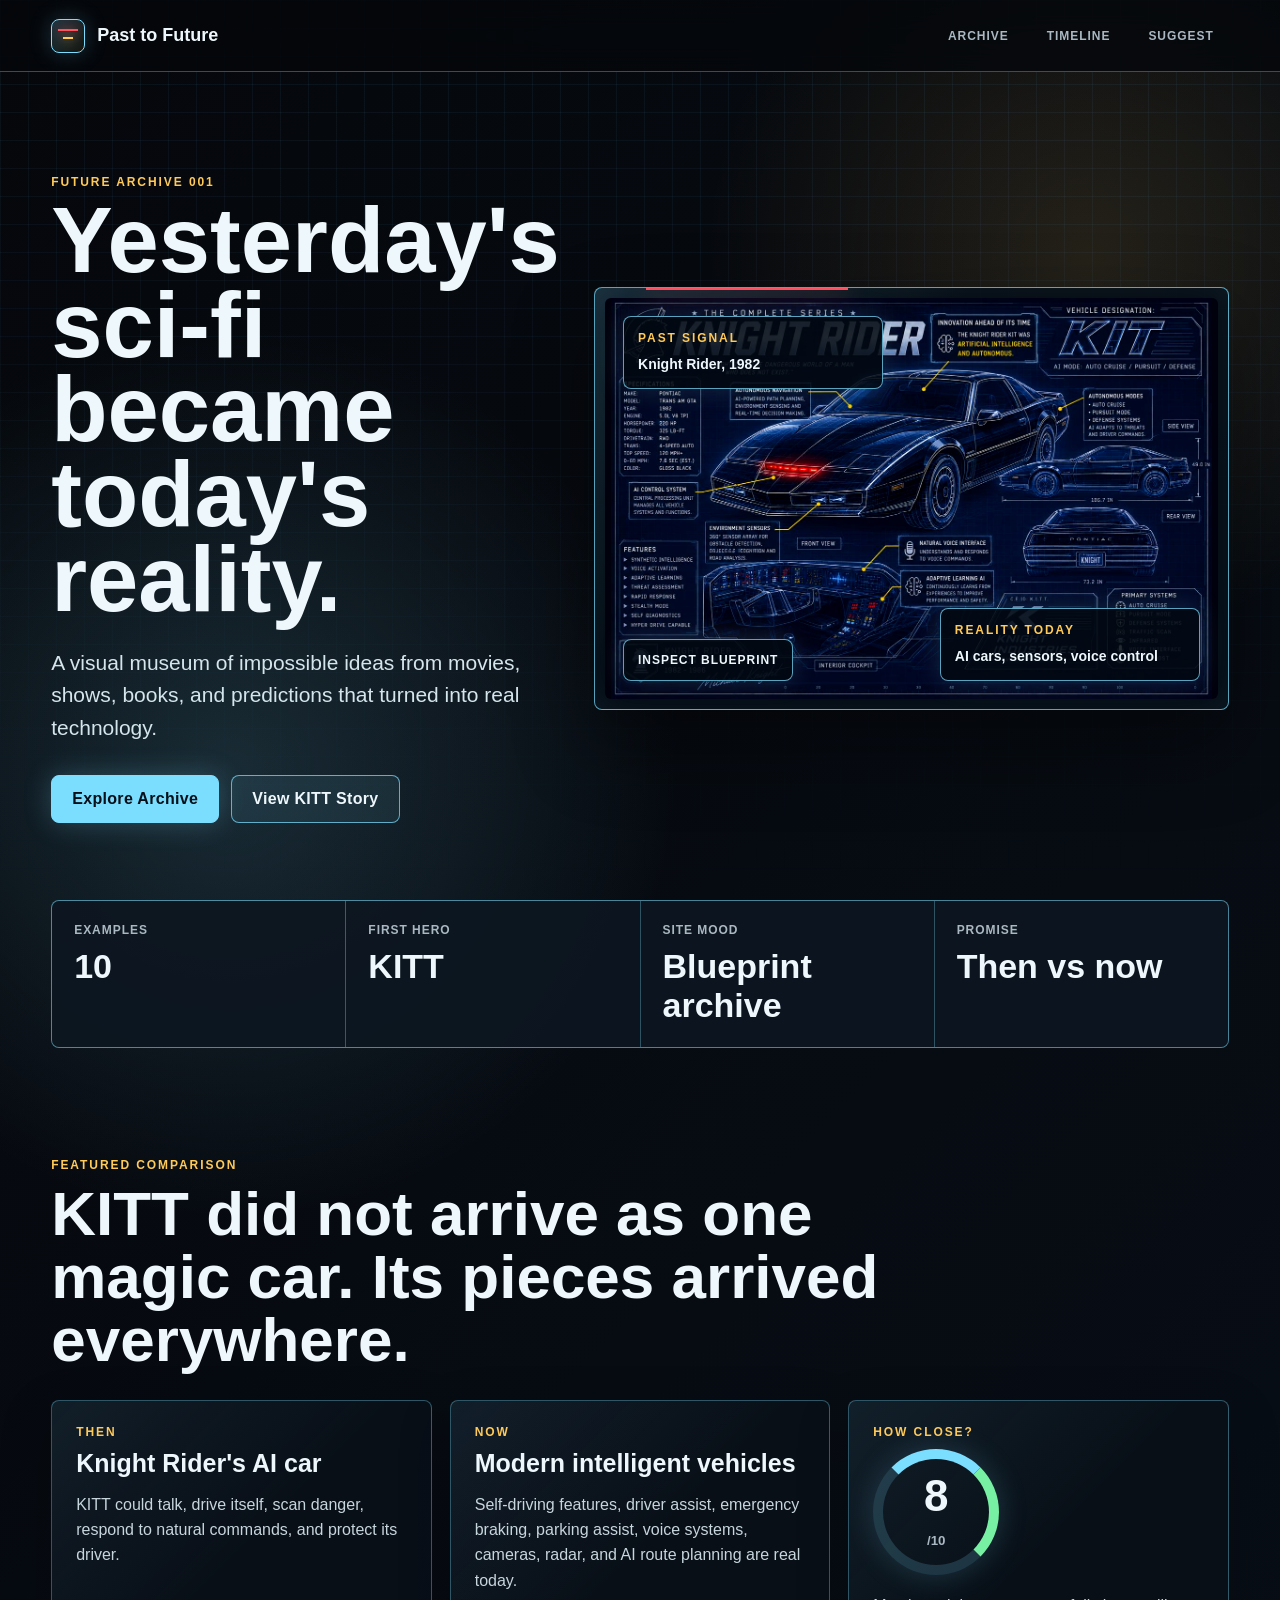
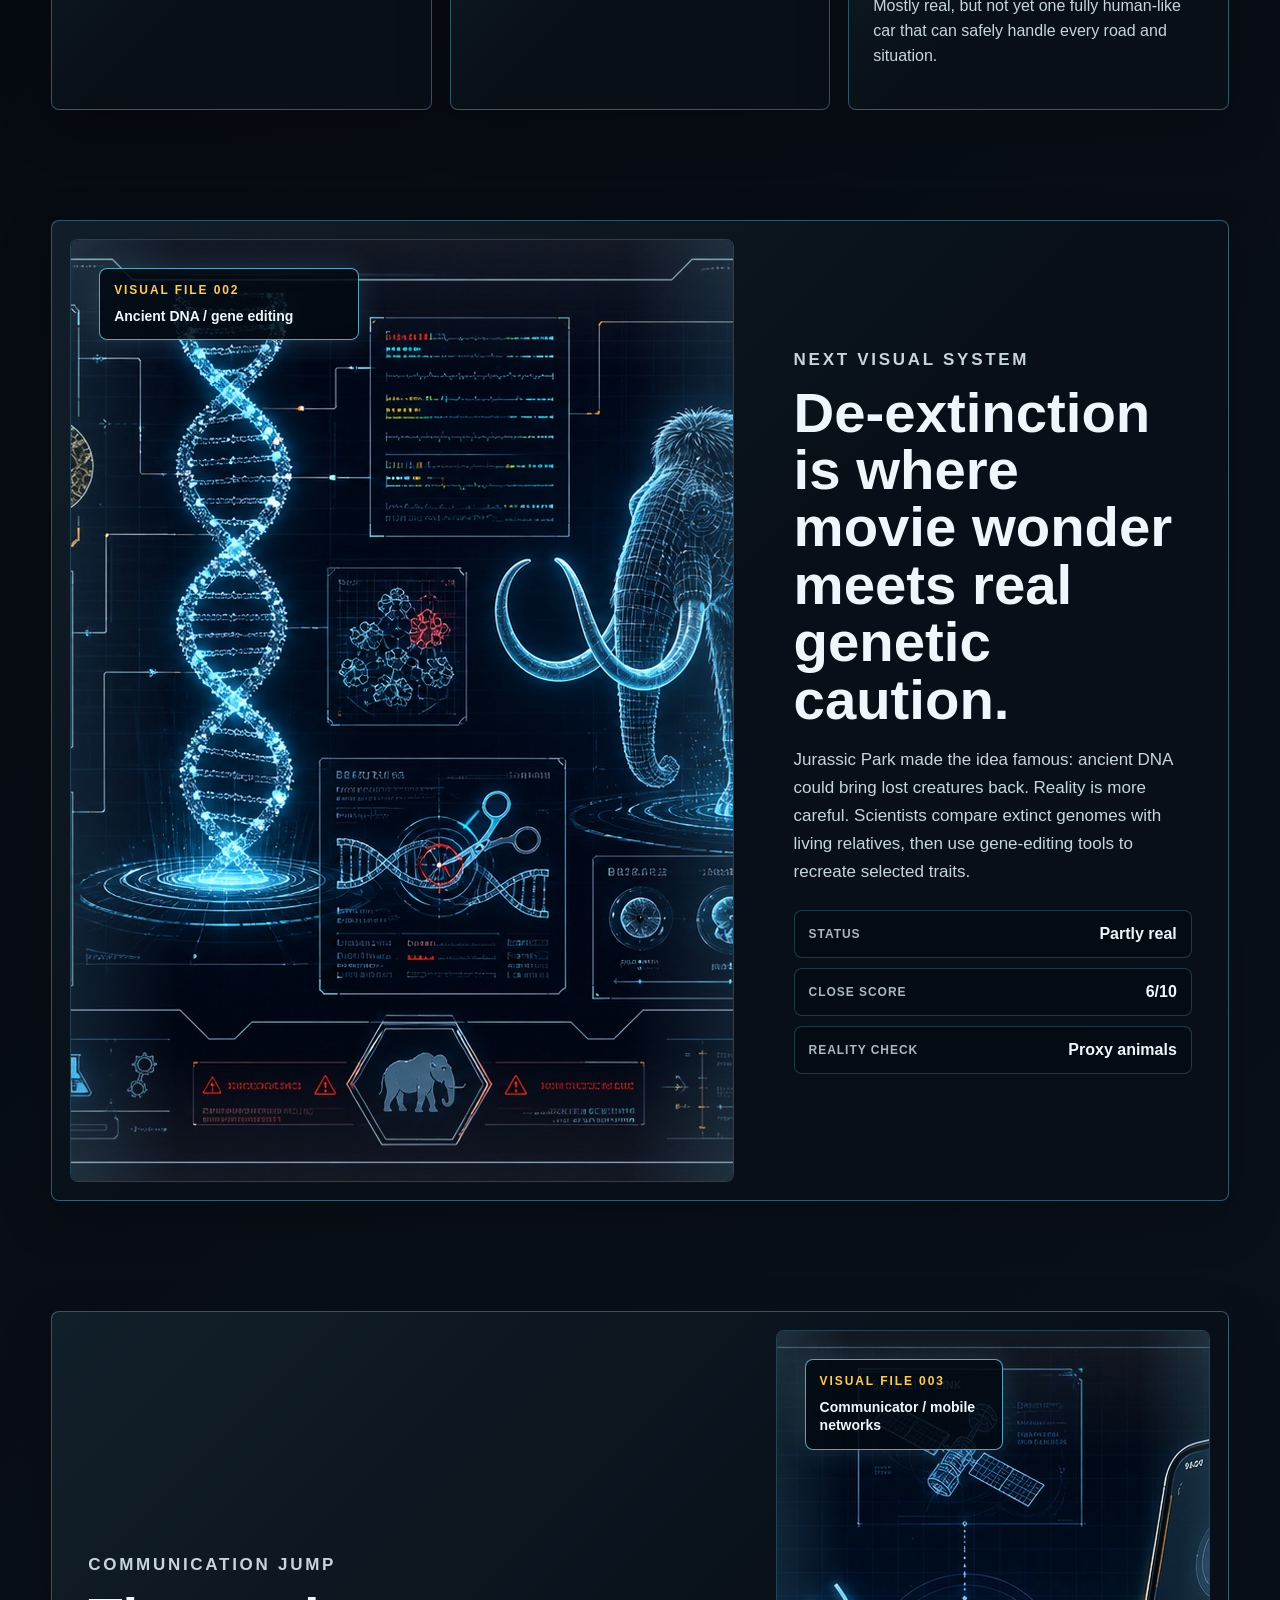
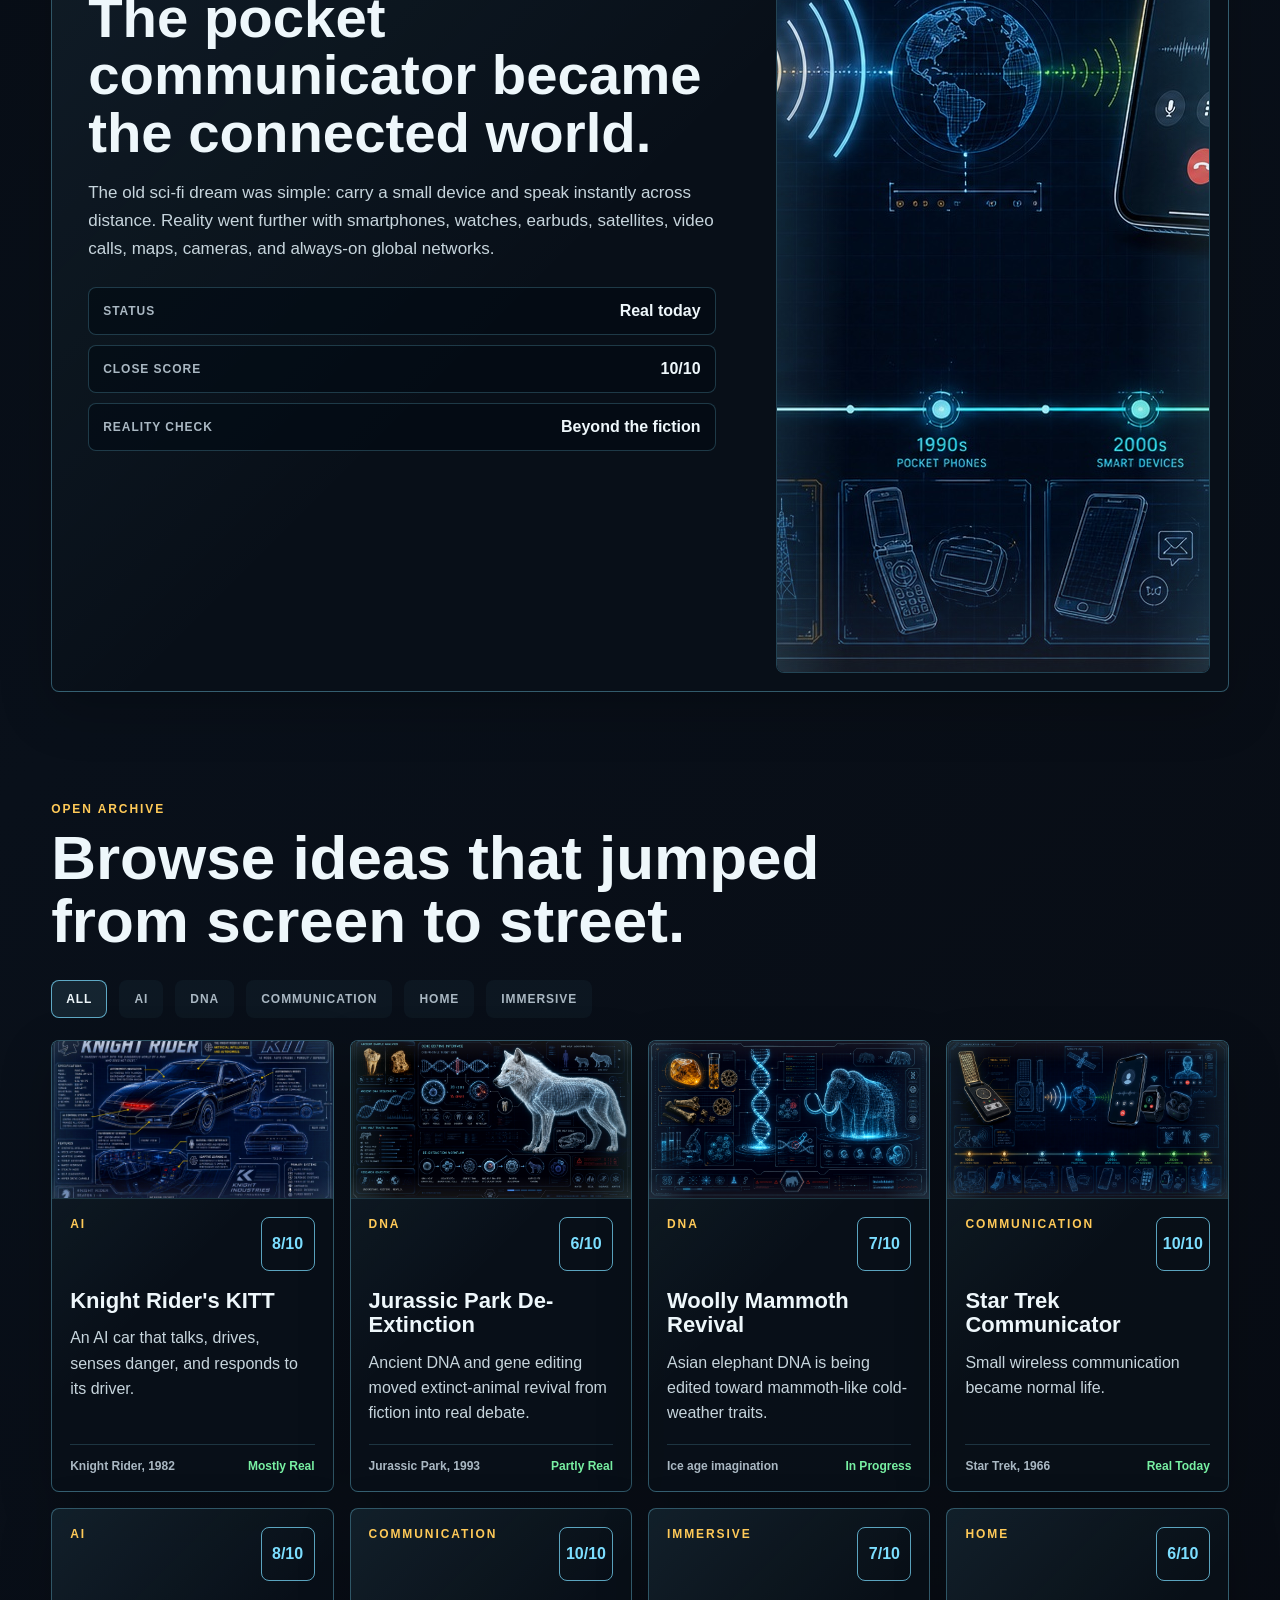
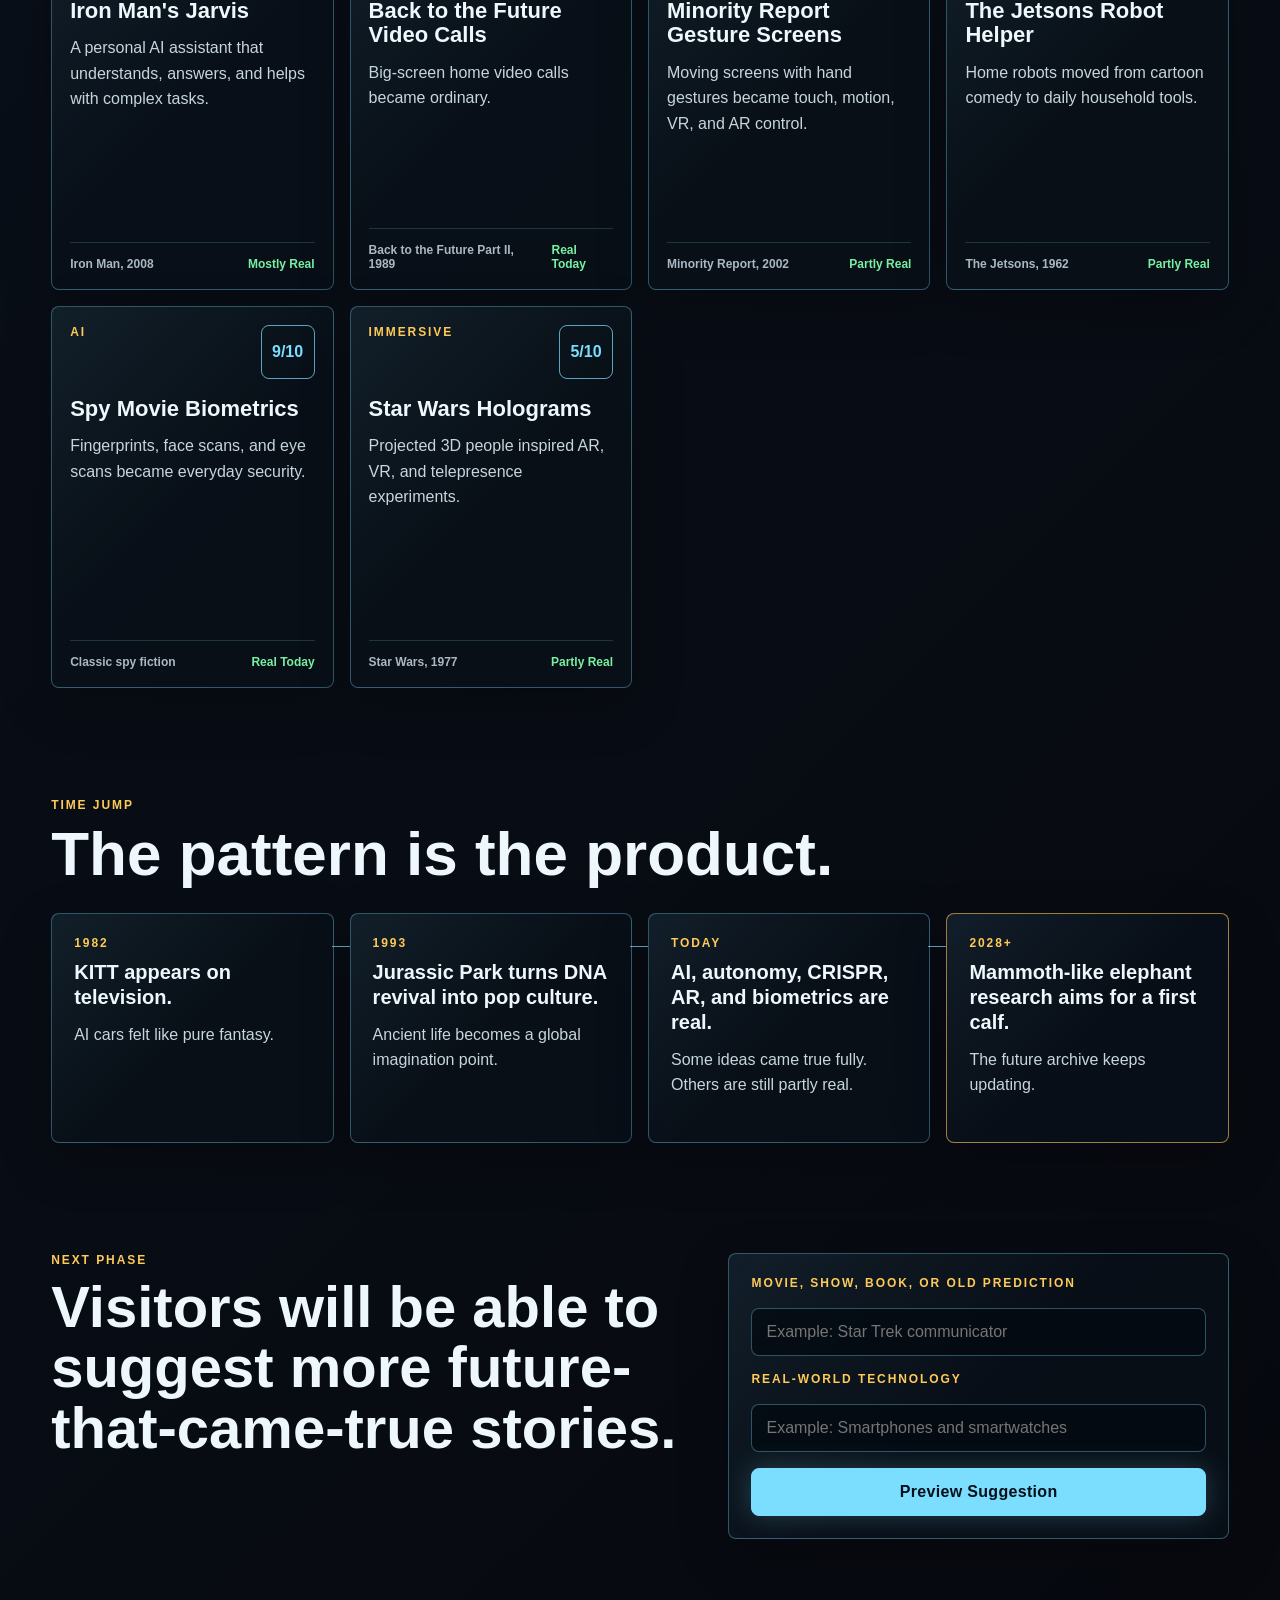
==== index.html @ a4367bbd "Add communicator visual feature" ====
<!doctype html>
<html lang="en">
  <head>
    <meta charset="utf-8">
    <meta name="viewport" content="width=device-width, initial-scale=1">
    <title>Past to Future</title>
    <meta name="description" content="A visual archive of yesterday's sci-fi becoming today's reality.">
    <meta property="og:type" content="website">
    <meta property="og:site_name" content="Past to Future">
    <meta property="og:url" content="https://past2future.pages.dev/">
    <meta property="og:title" content="Past to Future">
    <meta property="og:description" content="Yesterday's sci-fi. Today's reality. Explore how impossible ideas like Knight Rider's KITT became real technology.">
    <meta property="og:image" content="https://past2future.pages.dev/assets/social-knight-rider-banner.jpeg?v=2">
    <meta property="og:image:secure_url" content="https://past2future.pages.dev/assets/social-knight-rider-banner.jpeg?v=2">
    <meta property="og:image:type" content="image/jpeg">
    <meta property="og:image:width" content="1200">
    <meta property="og:image:height" content="630">
    <meta property="og:image:alt" content="Knight Rider KITT AI blueprint banner for Past to Future">
    <link rel="image_src" href="https://past2future.pages.dev/assets/social-knight-rider-banner.jpeg?v=2">
    <meta name="twitter:card" content="summary_large_image">
    <meta name="twitter:title" content="Past to Future">
    <meta name="twitter:description" content="Yesterday's sci-fi. Today's reality. Explore how impossible ideas like Knight Rider's KITT became real technology.">
    <meta name="twitter:image" content="https://past2future.pages.dev/assets/social-knight-rider-banner.jpeg?v=2">
    <link rel="stylesheet" href="styles.css">
  </head>
  <body>
    <div class="page-shell">
      <header class="site-header" aria-label="Site header">
        <a class="brand" href="#top" aria-label="Past to Future home">
          <span class="brand-mark" aria-hidden="true"></span>
          <span>Past to Future</span>
        </a>
        <nav class="main-nav" aria-label="Main navigation">
          <a href="#archive">Archive</a>
          <a href="#timeline">Timeline</a>
          <a href="#submit">Suggest</a>
        </nav>
      </header>

      <main id="top">
        <section class="hero-section" aria-labelledby="hero-title">
          <div class="hero-copy">
            <p class="eyebrow">Future archive 001</p>
            <h1 id="hero-title">Yesterday's sci-fi became today's reality.</h1>
            <p class="hero-lede">
              A visual museum of impossible ideas from movies, shows, books, and predictions that turned into real technology.
            </p>
            <div class="hero-actions" aria-label="Primary actions">
              <a class="button primary" href="#archive">Explore Archive</a>
              <a class="button ghost" href="#kitt-story">View KITT Story</a>
            </div>
          </div>

          <aside class="hero-visual" aria-label="Knight Rider KITT visual reference">
            <div class="scan-label top-left">
              <span>Past signal</span>
              <strong>Knight Rider, 1982</strong>
            </div>
            <picture>
              <source
                srcset="assets/kitt-ai-xray.jpeg 1280w, assets/kitt-ai-xray-2x.jpeg 2560w"
                sizes="(min-width: 1180px) 54vw, calc(100vw - 36px)">
              <img
                src="assets/kitt-ai-xray-2x.jpeg"
                alt="KITT AI x-ray blueprint reference from Knight Rider"
                width="2560"
                height="1706">
            </picture>
            <button class="blueprint-zoom-trigger" type="button" aria-haspopup="dialog">
              Inspect Blueprint
            </button>
            <div class="scan-label bottom-right">
              <span>Reality today</span>
              <strong>AI cars, sensors, voice control</strong>
            </div>
          </aside>
        </section>

        <section class="signal-strip" aria-label="Homepage highlights">
          <div>
            <span>Examples</span>
            <strong>10</strong>
          </div>
          <div>
            <span>First hero</span>
            <strong>KITT</strong>
          </div>
          <div>
            <span>Site mood</span>
            <strong>Blueprint archive</strong>
          </div>
          <div>
            <span>Promise</span>
            <strong>Then vs now</strong>
          </div>
        </section>

        <section id="kitt-story" class="feature-story" aria-labelledby="kitt-title">
          <div class="section-heading">
            <p class="eyebrow">Featured comparison</p>
            <h2 id="kitt-title">KITT did not arrive as one magic car. Its pieces arrived everywhere.</h2>
          </div>

          <div class="comparison-grid">
            <article class="comparison-panel">
              <span class="panel-kicker">Then</span>
              <h3>Knight Rider's AI car</h3>
              <p>
                KITT could talk, drive itself, scan danger, respond to natural commands, and protect its driver.
              </p>
            </article>
            <article class="comparison-panel">
              <span class="panel-kicker">Now</span>
              <h3>Modern intelligent vehicles</h3>
              <p>
                Self-driving features, driver assist, emergency braking, parking assist, voice systems, cameras, radar, and AI route planning are real today.
              </p>
            </article>
            <article class="comparison-panel score-panel">
              <span class="panel-kicker">How close?</span>
              <div class="score-ring" aria-label="KITT closeness score 8 out of 10">
                <span>8</span>
                <small>/10</small>
              </div>
              <p>Mostly real, but not yet one fully human-like car that can safely handle every road and situation.</p>
            </article>
          </div>
        </section>

        <section class="visual-file-section" aria-labelledby="dna-title">
          <div class="visual-file-image">
            <img
              src="assets/deextinction-dna-blueprint.jpeg"
              alt="De-extinction DNA science blueprint with amber, DNA helix, and mammoth wireframe"
              width="1672"
              height="941">
            <div class="scan-label top-left">
              <span>Visual file 002</span>
              <strong>Ancient DNA / gene editing</strong>
            </div>
          </div>

          <div class="visual-file-copy">
            <p class="eyebrow">Next visual system</p>
            <h2 id="dna-title">De-extinction is where movie wonder meets real genetic caution.</h2>
            <p>
              Jurassic Park made the idea famous: ancient DNA could bring lost creatures back. Reality is more careful. Scientists compare extinct genomes with living relatives, then use gene-editing tools to recreate selected traits.
            </p>
            <div class="visual-stats" aria-label="De-extinction story facts">
              <div>
                <span>Status</span>
                <strong>Partly real</strong>
              </div>
              <div>
                <span>Close score</span>
                <strong>6/10</strong>
              </div>
              <div>
                <span>Reality check</span>
                <strong>Proxy animals</strong>
              </div>
            </div>
          </div>
        </section>

        <section class="visual-file-section visual-file-section-alt" aria-labelledby="communicator-title">
          <div class="visual-file-image">
            <img
              src="assets/communicator-mobile-blueprint.jpeg"
              alt="Wireless communicator to smartphone blueprint with satellite links and wearable devices"
              width="1672"
              height="941">
            <div class="scan-label top-left">
              <span>Visual file 003</span>
              <strong>Communicator / mobile networks</strong>
            </div>
          </div>

          <div class="visual-file-copy">
            <p class="eyebrow">Communication jump</p>
            <h2 id="communicator-title">The pocket communicator became the connected world.</h2>
            <p>
              The old sci-fi dream was simple: carry a small device and speak instantly across distance. Reality went further with smartphones, watches, earbuds, satellites, video calls, maps, cameras, and always-on global networks.
            </p>
            <div class="visual-stats" aria-label="Communicator story facts">
              <div>
                <span>Status</span>
                <strong>Real today</strong>
              </div>
              <div>
                <span>Close score</span>
                <strong>10/10</strong>
              </div>
              <div>
                <span>Reality check</span>
                <strong>Beyond the fiction</strong>
              </div>
            </div>
          </div>
        </section>

        <section id="archive" class="archive-section" aria-labelledby="archive-title">
          <div class="section-heading">
            <p class="eyebrow">Open archive</p>
            <h2 id="archive-title">Browse ideas that jumped from screen to street.</h2>
          </div>

          <div class="filter-bar" aria-label="Archive filters">
            <button class="filter-button active" type="button" data-filter="all">All</button>
            <button class="filter-button" type="button" data-filter="AI">AI</button>
            <button class="filter-button" type="button" data-filter="DNA">DNA</button>
            <button class="filter-button" type="button" data-filter="Communication">Communication</button>
            <button class="filter-button" type="button" data-filter="Home">Home</button>
            <button class="filter-button" type="button" data-filter="Immersive">Immersive</button>
          </div>

          <div class="story-grid" id="story-grid" aria-live="polite"></div>
        </section>

        <section id="timeline" class="timeline-section" aria-labelledby="timeline-title">
          <div class="section-heading">
            <p class="eyebrow">Time jump</p>
            <h2 id="timeline-title">The pattern is the product.</h2>
          </div>

          <div class="timeline">
            <div class="timeline-item">
              <span>1982</span>
              <strong>KITT appears on television.</strong>
              <p>AI cars felt like pure fantasy.</p>
            </div>
            <div class="timeline-item">
              <span>1993</span>
              <strong>Jurassic Park turns DNA revival into pop culture.</strong>
              <p>Ancient life becomes a global imagination point.</p>
            </div>
            <div class="timeline-item">
              <span>Today</span>
              <strong>AI, autonomy, CRISPR, AR, and biometrics are real.</strong>
              <p>Some ideas came true fully. Others are still partly real.</p>
            </div>
            <div class="timeline-item future">
              <span>2028+</span>
              <strong>Mammoth-like elephant research aims for a first calf.</strong>
              <p>The future archive keeps updating.</p>
            </div>
          </div>
        </section>

        <section id="submit" class="submit-section" aria-labelledby="submit-title">
          <div>
            <p class="eyebrow">Next phase</p>
            <h2 id="submit-title">Visitors will be able to suggest more future-that-came-true stories.</h2>
          </div>
          <form class="idea-form">
            <label>
              <span>Movie, show, book, or old prediction</span>
              <input type="text" placeholder="Example: Star Trek communicator">
            </label>
            <label>
              <span>Real-world technology</span>
              <input type="text" placeholder="Example: Smartphones and smartwatches">
            </label>
            <button class="button primary" type="button">Preview Suggestion</button>
          </form>
        </section>
      </main>
    </div>

    <dialog class="story-dialog" id="story-dialog" aria-labelledby="dialog-title">
      <button class="close-dialog" type="button" aria-label="Close story">x</button>
      <p class="eyebrow" id="dialog-source"></p>
      <h2 id="dialog-title"></h2>
      <div class="dialog-meta" id="dialog-meta"></div>
      <div class="dialog-grid">
        <div>
          <span>Then</span>
          <p id="dialog-then"></p>
        </div>
        <div>
          <span>Now</span>
          <p id="dialog-now"></p>
        </div>
      </div>
      <div class="reality-check">
        <span>Reality check</span>
        <p id="dialog-check"></p>
      </div>
    </dialog>

    <dialog class="blueprint-dialog" id="blueprint-dialog" aria-labelledby="blueprint-title">
      <div class="blueprint-dialog-head">
        <div>
          <p class="eyebrow">High-resolution reference</p>
          <h2 id="blueprint-title">KITT AI X-ray</h2>
        </div>
        <div class="blueprint-controls" aria-label="Blueprint zoom controls">
          <button class="zoom-control active" type="button" data-zoom="1">1x</button>
          <button class="zoom-control" type="button" data-zoom="1.5">1.5x</button>
          <button class="zoom-control" type="button" data-zoom="2">2x</button>
          <button class="close-blueprint-dialog" type="button" aria-label="Close blueprint">x</button>
        </div>
      </div>
      <div class="blueprint-stage">
        <img
          id="blueprint-full"
          src="assets/kitt-ai-xray-2x.jpeg"
          alt="Large KITT AI x-ray blueprint reference from Knight Rider"
          width="2560"
          height="1706">
      </div>
    </dialog>

    <script src="app.js"></script>
  </body>
</html>
---- styles.css ----
:root {
  color-scheme: dark;
  --ink: #05070b;
  --panel: rgba(9, 16, 25, 0.82);
  --panel-strong: rgba(12, 25, 38, 0.96);
  --line: rgba(124, 222, 255, 0.34);
  --line-strong: rgba(124, 222, 255, 0.72);
  --text: #eef7fb;
  --muted: #aab8c3;
  --cyan: #7cdeff;
  --amber: #ffca58;
  --red: #ff4f5e;
  --green: #78f0a3;
  --violet: #bba7ff;
  --shadow: rgba(0, 0, 0, 0.42);
}

* {
  box-sizing: border-box;
}

html {
  scroll-behavior: smooth;
}

body {
  margin: 0;
  min-width: 320px;
  background:
    radial-gradient(circle at 18% 12%, rgba(124, 222, 255, 0.16), transparent 28rem),
    radial-gradient(circle at 85% 4%, rgba(255, 202, 88, 0.12), transparent 24rem),
    linear-gradient(135deg, #05070b 0%, #09101a 52%, #07090f 100%);
  color: var(--text);
  font-family: Arial, Helvetica, sans-serif;
}

body::before {
  content: "";
  position: fixed;
  inset: 0;
  pointer-events: none;
  z-index: -1;
  background-image:
    linear-gradient(rgba(124, 222, 255, 0.07) 1px, transparent 1px),
    linear-gradient(90deg, rgba(124, 222, 255, 0.07) 1px, transparent 1px);
  background-size: 28px 28px;
  mask-image: linear-gradient(to bottom, rgba(0, 0, 0, 0.85), transparent);
}

a {
  color: inherit;
  text-decoration: none;
}

button,
input {
  color: inherit;
  font: inherit;
}

.page-shell {
  min-height: 100vh;
  overflow: hidden;
}

.site-header {
  position: sticky;
  top: 0;
  z-index: 20;
  display: flex;
  align-items: center;
  justify-content: space-between;
  gap: 24px;
  min-height: 72px;
  padding: 0 clamp(18px, 4vw, 54px);
  border-bottom: 1px solid var(--line);
  background: rgba(5, 7, 11, 0.78);
  backdrop-filter: blur(18px);
}

.brand {
  display: inline-flex;
  align-items: center;
  gap: 12px;
  color: var(--text);
  font-size: 18px;
  font-weight: 800;
  letter-spacing: 0;
}

.brand-mark {
  position: relative;
  width: 34px;
  height: 34px;
  border: 1px solid var(--cyan);
  border-radius: 8px;
  background: linear-gradient(135deg, rgba(124, 222, 255, 0.22), rgba(255, 202, 88, 0.08));
  box-shadow: 0 0 22px rgba(124, 222, 255, 0.22);
}

.brand-mark::before,
.brand-mark::after {
  content: "";
  position: absolute;
  inset: 9px 6px auto;
  height: 2px;
  background: var(--red);
  box-shadow: 0 0 12px var(--red);
}

.brand-mark::after {
  top: 17px;
  left: 11px;
  right: 11px;
  background: var(--amber);
  box-shadow: 0 0 12px var(--amber);
}

.main-nav {
  display: flex;
  align-items: center;
  gap: 8px;
}

.main-nav a,
.filter-button {
  min-height: 38px;
  padding: 0 14px;
  border: 1px solid transparent;
  border-radius: 8px;
  color: var(--muted);
  font-size: 12px;
  font-weight: 800;
  letter-spacing: 0.08em;
  text-transform: uppercase;
}

.main-nav a {
  display: inline-flex;
  align-items: center;
}

.main-nav a:hover,
.filter-button:hover,
.filter-button.active {
  border-color: var(--line-strong);
  color: var(--text);
  background: rgba(124, 222, 255, 0.1);
}

.hero-section {
  display: grid;
  grid-template-columns: minmax(0, 0.86fr) minmax(420px, 1.14fr);
  gap: clamp(28px, 5vw, 64px);
  align-items: center;
  min-height: calc(100vh - 72px);
  padding: clamp(48px, 7vw, 92px) clamp(18px, 4vw, 54px) clamp(38px, 5vw, 70px);
}

.hero-copy {
  max-width: 660px;
}

.eyebrow,
.panel-kicker,
.story-category,
.timeline-item span,
.dialog-grid span,
.reality-check span,
.idea-form span,
.scan-label span {
  display: block;
  margin: 0 0 10px;
  color: var(--amber);
  font-size: 12px;
  font-weight: 900;
  letter-spacing: 0.16em;
  text-transform: uppercase;
}

h1,
h2,
h3,
p {
  margin-top: 0;
}

h1 {
  margin-bottom: 24px;
  max-width: 780px;
  font-size: clamp(48px, 7.2vw, 104px);
  line-height: 0.92;
  letter-spacing: 0;
}

.hero-lede {
  max-width: 560px;
  margin-bottom: 30px;
  color: #d5e5ec;
  font-size: clamp(17px, 2vw, 21px);
  line-height: 1.56;
}

.hero-actions,
.filter-bar {
  display: flex;
  flex-wrap: wrap;
  gap: 12px;
}

.button {
  display: inline-flex;
  align-items: center;
  justify-content: center;
  min-height: 48px;
  padding: 0 20px;
  border: 1px solid var(--line-strong);
  border-radius: 8px;
  cursor: pointer;
  font-weight: 900;
  letter-spacing: 0.02em;
}

.button.primary {
  border-color: var(--cyan);
  background: var(--cyan);
  color: #031019;
  box-shadow: 0 0 28px rgba(124, 222, 255, 0.24);
}

.button.ghost {
  background: rgba(124, 222, 255, 0.08);
  color: var(--text);
}

.hero-visual {
  position: relative;
  aspect-ratio: 1280 / 853;
  padding: 10px;
  border: 1px solid var(--line-strong);
  border-radius: 8px;
  background:
    linear-gradient(135deg, rgba(124, 222, 255, 0.14), transparent 36%),
    rgba(4, 10, 18, 0.9);
  box-shadow: 0 34px 80px var(--shadow), inset 0 0 42px rgba(124, 222, 255, 0.08);
  overflow: hidden;
}

.hero-visual::before,
.hero-visual::after {
  content: "";
  position: absolute;
  pointer-events: none;
}

.hero-visual::before {
  inset: 20px;
  border: 1px solid rgba(124, 222, 255, 0.24);
}

.hero-visual::after {
  top: 0;
  left: 8%;
  width: 32%;
  height: 2px;
  background: var(--red);
  box-shadow: 0 0 24px var(--red);
  animation: scan 3.8s ease-in-out infinite;
}

.hero-visual picture,
.hero-visual img {
  display: block;
  width: 100%;
  height: 100%;
}

.hero-visual img {
  width: 100%;
  height: 100%;
  object-fit: contain;
  background: #020812;
  border-radius: 6px;
  filter: contrast(1.06) saturate(1.08);
}

.scan-label {
  position: absolute;
  z-index: 2;
  width: min(260px, 46%);
  padding: 14px;
  border: 1px solid var(--line-strong);
  border-radius: 8px;
  background: rgba(3, 10, 18, 0.86);
  box-shadow: 0 0 28px rgba(124, 222, 255, 0.16);
}

.scan-label strong {
  display: block;
  color: var(--text);
  font-size: 14px;
  line-height: 1.35;
}

.top-left {
  top: 28px;
  left: 28px;
}

.bottom-right {
  right: 28px;
  bottom: 28px;
}

.blueprint-zoom-trigger {
  position: absolute;
  z-index: 3;
  left: 28px;
  bottom: 28px;
  min-height: 42px;
  padding: 0 14px;
  border: 1px solid var(--line-strong);
  border-radius: 8px;
  background: rgba(3, 10, 18, 0.88);
  color: var(--text);
  cursor: pointer;
  font-size: 12px;
  font-weight: 900;
  letter-spacing: 0.08em;
  text-transform: uppercase;
  box-shadow: 0 0 24px rgba(124, 222, 255, 0.18);
}

.blueprint-zoom-trigger:hover {
  background: rgba(124, 222, 255, 0.16);
}

.signal-strip {
  display: grid;
  grid-template-columns: repeat(4, minmax(0, 1fr));
  gap: 1px;
  margin: 0 clamp(18px, 4vw, 54px);
  border: 1px solid var(--line);
  border-radius: 8px;
  overflow: hidden;
  background: var(--line);
}

.signal-strip div {
  min-height: 112px;
  padding: 22px;
  background: rgba(9, 16, 25, 0.9);
}

.signal-strip span {
  display: block;
  margin-bottom: 10px;
  color: var(--muted);
  font-size: 12px;
  font-weight: 800;
  letter-spacing: 0.08em;
  text-transform: uppercase;
}

.signal-strip strong {
  font-size: clamp(22px, 3vw, 34px);
}

.feature-story,
.visual-file-section,
.archive-section,
.timeline-section,
.submit-section {
  padding: clamp(64px, 9vw, 110px) clamp(18px, 4vw, 54px) 0;
}

.section-heading {
  max-width: 880px;
  margin-bottom: 28px;
}

.section-heading h2 {
  margin-bottom: 0;
  font-size: clamp(31px, 5vw, 62px);
  line-height: 1.02;
  letter-spacing: 0;
}

.comparison-grid {
  display: grid;
  grid-template-columns: repeat(3, minmax(0, 1fr));
  gap: 18px;
}

.comparison-panel,
.visual-file-section,
.story-card,
.timeline-item,
.idea-form,
.story-dialog {
  border: 1px solid var(--line);
  border-radius: 8px;
  background:
    linear-gradient(135deg, rgba(124, 222, 255, 0.08), transparent 50%),
    var(--panel);
  box-shadow: 0 18px 52px rgba(0, 0, 0, 0.22);
}

.comparison-panel {
  min-height: 265px;
  padding: 24px;
}

.comparison-panel h3 {
  margin-bottom: 14px;
  font-size: 25px;
}

.comparison-panel p,
.story-card p,
.timeline-item p,
.reality-check p,
.dialog-grid p {
  color: #c7d5dd;
  line-height: 1.58;
}

.score-panel {
  display: grid;
  justify-items: start;
}

.score-ring {
  display: grid;
  place-items: center;
  width: 126px;
  height: 126px;
  margin-bottom: 18px;
  border: 10px solid rgba(124, 222, 255, 0.18);
  border-top-color: var(--cyan);
  border-right-color: var(--green);
  border-radius: 50%;
  box-shadow: 0 0 30px rgba(124, 222, 255, 0.18);
}

.score-ring span {
  font-size: 44px;
  font-weight: 900;
  line-height: 1;
}

.score-ring small {
  margin-top: -18px;
  color: var(--muted);
  font-weight: 900;
}

.filter-bar {
  margin-bottom: 22px;
}

.visual-file-section {
  display: grid;
  grid-template-columns: minmax(0, 1.1fr) minmax(340px, 0.72fr);
  gap: clamp(22px, 4vw, 42px);
  align-items: center;
  margin: clamp(64px, 9vw, 110px) clamp(18px, 4vw, 54px) 0;
  padding: 18px;
}

.visual-file-image {
  position: relative;
  overflow: hidden;
  border: 1px solid rgba(124, 222, 255, 0.28);
  border-radius: 8px;
  background: #020812;
}

.visual-file-image::after,
.story-visual::after {
  content: "";
  position: absolute;
  inset: 0;
  pointer-events: none;
  background:
    linear-gradient(90deg, rgba(124, 222, 255, 0.12), transparent 16%, transparent 84%, rgba(124, 222, 255, 0.12)),
    linear-gradient(rgba(255, 255, 255, 0.08), transparent 14%, transparent 86%, rgba(255, 255, 255, 0.08));
}

.visual-file-image img {
  display: block;
  width: 100%;
  aspect-ratio: 1672 / 941;
  object-fit: cover;
}

.visual-file-copy {
  padding: clamp(8px, 2vw, 18px);
}

.visual-file-section-alt .visual-file-image {
  order: 2;
}

.visual-file-section-alt .visual-file-copy {
  order: 1;
}

.visual-file-copy h2 {
  margin-bottom: 18px;
  font-size: clamp(30px, 4.4vw, 58px);
  line-height: 1.02;
}

.visual-file-copy p {
  color: #c7d5dd;
  font-size: 17px;
  line-height: 1.65;
}

.visual-stats {
  display: grid;
  gap: 10px;
  margin-top: 24px;
}

.visual-stats div {
  display: flex;
  align-items: center;
  justify-content: space-between;
  gap: 16px;
  padding: 14px;
  border: 1px solid rgba(124, 222, 255, 0.22);
  border-radius: 8px;
  background: rgba(3, 10, 18, 0.56);
}

.visual-stats span {
  color: var(--muted);
  font-size: 12px;
  font-weight: 900;
  letter-spacing: 0.08em;
  text-transform: uppercase;
}

.visual-stats strong {
  color: var(--text);
  text-align: right;
}

.filter-button {
  background: rgba(124, 222, 255, 0.04);
  cursor: pointer;
}

.story-grid {
  display: grid;
  grid-template-columns: repeat(4, minmax(0, 1fr));
  gap: 16px;
}

.story-card {
  appearance: none;
  display: flex;
  flex-direction: column;
  min-height: 382px;
  padding: 0;
  overflow: hidden;
  text-align: left;
  cursor: pointer;
  transition: transform 180ms ease, border-color 180ms ease, background 180ms ease;
}

.story-card:hover {
  transform: translateY(-4px);
  border-color: var(--line-strong);
  background:
    linear-gradient(135deg, rgba(124, 222, 255, 0.14), rgba(255, 202, 88, 0.04)),
    var(--panel-strong);
}

.story-visual {
  position: relative;
  aspect-ratio: 16 / 9;
  overflow: hidden;
  border-bottom: 1px solid rgba(124, 222, 255, 0.2);
  background: rgba(3, 10, 18, 0.72);
}

.story-visual img {
  display: block;
  width: 100%;
  height: 100%;
  object-fit: cover;
  filter: saturate(1.08) contrast(1.04);
}

.story-body {
  display: flex;
  flex: 1;
  flex-direction: column;
  padding: 18px;
}

.story-top {
  display: flex;
  align-items: start;
  justify-content: space-between;
  gap: 14px;
  margin-bottom: 18px;
}

.story-score {
  display: grid;
  place-items: center;
  width: 54px;
  height: 54px;
  border: 1px solid var(--line-strong);
  border-radius: 8px;
  color: var(--cyan);
  font-weight: 900;
}

.story-card h3 {
  margin-bottom: 12px;
  font-size: 22px;
  line-height: 1.12;
}

.story-card p {
  margin-bottom: 18px;
}

.story-footer {
  display: flex;
  justify-content: space-between;
  gap: 12px;
  margin-top: auto;
  padding-top: 14px;
  border-top: 1px solid rgba(124, 222, 255, 0.18);
  color: var(--muted);
  font-size: 12px;
  font-weight: 800;
}

.story-status {
  color: var(--green);
}

.timeline {
  display: grid;
  grid-template-columns: repeat(4, minmax(0, 1fr));
  gap: 16px;
}

.timeline-item {
  position: relative;
  min-height: 230px;
  padding: 22px;
}

.timeline-item::before {
  content: "";
  position: absolute;
  top: 32px;
  right: -17px;
  width: 18px;
  height: 1px;
  background: var(--line-strong);
}

.timeline-item:last-child::before {
  content: none;
}

.timeline-item strong {
  display: block;
  margin-bottom: 12px;
  font-size: 20px;
  line-height: 1.25;
}

.timeline-item.future {
  border-color: rgba(255, 202, 88, 0.6);
}

.submit-section {
  display: grid;
  grid-template-columns: minmax(0, 0.9fr) minmax(320px, 0.7fr);
  gap: 34px;
  align-items: start;
  padding-bottom: 90px;
}

.submit-section h2 {
  margin-bottom: 0;
  font-size: clamp(30px, 4.6vw, 58px);
  line-height: 1.04;
}

.idea-form {
  display: grid;
  gap: 16px;
  padding: 22px;
}

.idea-form label {
  display: grid;
  gap: 8px;
}

.idea-form input {
  width: 100%;
  min-height: 48px;
  padding: 0 14px;
  border: 1px solid var(--line);
  border-radius: 8px;
  background: rgba(3, 10, 18, 0.76);
  color: var(--text);
}

.idea-form input:focus,
.filter-button:focus-visible,
.button:focus-visible,
.story-card:focus-visible,
.close-dialog:focus-visible {
  outline: 2px solid var(--amber);
  outline-offset: 3px;
}

.story-dialog,
.blueprint-dialog {
  width: min(820px, calc(100% - 30px));
  padding: 28px;
  color: var(--text);
}

.story-dialog::backdrop,
.blueprint-dialog::backdrop {
  background: rgba(0, 0, 0, 0.72);
  backdrop-filter: blur(8px);
}

.story-dialog h2 {
  margin-bottom: 16px;
  font-size: clamp(30px, 4vw, 48px);
}

.close-dialog {
  position: absolute;
  top: 14px;
  right: 14px;
  width: 38px;
  height: 38px;
  border: 1px solid var(--line);
  border-radius: 8px;
  background: rgba(124, 222, 255, 0.08);
  color: var(--text);
  cursor: pointer;
  font-weight: 900;
}

.dialog-meta {
  display: flex;
  flex-wrap: wrap;
  gap: 8px;
  margin-bottom: 22px;
}

.dialog-meta span {
  padding: 8px 10px;
  border: 1px solid rgba(124, 222, 255, 0.22);
  border-radius: 8px;
  color: var(--muted);
  font-size: 12px;
  font-weight: 800;
}

.dialog-grid {
  display: grid;
  grid-template-columns: 1fr 1fr;
  gap: 16px;
  margin-bottom: 16px;
}

.dialog-grid div,
.reality-check {
  padding: 18px;
  border: 1px solid rgba(124, 222, 255, 0.22);
  border-radius: 8px;
  background: rgba(3, 10, 18, 0.52);
}

.dialog-grid p,
.reality-check p {
  margin-bottom: 0;
}

.blueprint-dialog {
  width: min(1600px, calc(100% - 24px));
  height: min(92vh, 980px);
  padding: 0;
  overflow: hidden;
}

.blueprint-dialog-head {
  display: flex;
  align-items: center;
  justify-content: space-between;
  gap: 18px;
  min-height: 82px;
  padding: 18px 20px;
  border-bottom: 1px solid var(--line);
  background: rgba(3, 10, 18, 0.95);
}

.blueprint-dialog-head h2 {
  margin: 0;
  font-size: clamp(24px, 3vw, 40px);
}

.blueprint-controls {
  display: flex;
  flex-wrap: wrap;
  justify-content: flex-end;
  gap: 8px;
}

.zoom-control,
.close-blueprint-dialog {
  min-width: 44px;
  min-height: 38px;
  border: 1px solid var(--line);
  border-radius: 8px;
  background: rgba(124, 222, 255, 0.08);
  color: var(--text);
  cursor: pointer;
  font-size: 12px;
  font-weight: 900;
}

.zoom-control.active,
.zoom-control:hover,
.close-blueprint-dialog:hover {
  border-color: var(--line-strong);
  background: rgba(124, 222, 255, 0.18);
}

.close-blueprint-dialog {
  color: var(--amber);
}

.blueprint-stage {
  height: calc(100% - 82px);
  overflow: auto;
  padding: 18px;
  background:
    linear-gradient(rgba(124, 222, 255, 0.06) 1px, transparent 1px),
    linear-gradient(90deg, rgba(124, 222, 255, 0.06) 1px, transparent 1px),
    #020812;
  background-size: 20px 20px;
}

.blueprint-stage img {
  display: block;
  width: min(100%, 2560px);
  max-width: none;
  height: auto;
  margin: 0 auto;
  border: 1px solid rgba(124, 222, 255, 0.28);
  border-radius: 8px;
  transform-origin: top center;
}

.blueprint-stage img[data-zoom="1.5"] {
  width: min(150%, 3840px);
}

.blueprint-stage img[data-zoom="2"] {
  width: min(200%, 5120px);
}

@keyframes scan {
  50% {
    transform: translateX(170%);
  }
}

@media (max-width: 1180px) {
  .hero-section {
    grid-template-columns: 1fr;
  }

  .hero-copy {
    max-width: 860px;
  }

  .story-grid,
  .timeline {
    grid-template-columns: repeat(2, minmax(0, 1fr));
  }

  .visual-file-section {
    grid-template-columns: 1fr;
  }

  .visual-file-section-alt .visual-file-image,
  .visual-file-section-alt .visual-file-copy {
    order: initial;
  }

  .comparison-grid {
    grid-template-columns: 1fr 1fr;
  }

  .score-panel {
    grid-column: 1 / -1;
  }
}

@media (max-width: 760px) {
  .site-header {
    align-items: flex-start;
    flex-direction: column;
    padding-top: 14px;
    padding-bottom: 14px;
  }

  .main-nav {
    width: 100%;
    overflow-x: auto;
  }

  .hero-section {
    min-height: auto;
    padding-top: 42px;
  }

  .hero-visual {
    aspect-ratio: 1280 / 853;
  }

  .scan-label {
    position: static;
    width: auto;
    margin-bottom: 10px;
  }

  .bottom-right {
    margin: 10px 0 0;
  }

  .blueprint-zoom-trigger {
    position: static;
    width: 100%;
    margin-top: 10px;
  }

  .signal-strip,
  .comparison-grid,
  .story-grid,
  .timeline,
  .submit-section,
  .dialog-grid {
    grid-template-columns: 1fr;
  }

  .timeline-item::before {
    top: auto;
    right: auto;
    bottom: -17px;
    left: 24px;
    width: 1px;
    height: 18px;
  }
}

@media (max-width: 640px) {
  .blueprint-dialog-head {
    align-items: flex-start;
    flex-direction: column;
  }

  .blueprint-stage {
    height: calc(100% - 150px);
  }
}

@media (max-width: 520px) {
  .hero-actions,
  .button {
    width: 100%;
  }

  .main-nav a,
  .filter-button {
    flex: 0 0 auto;
  }
}
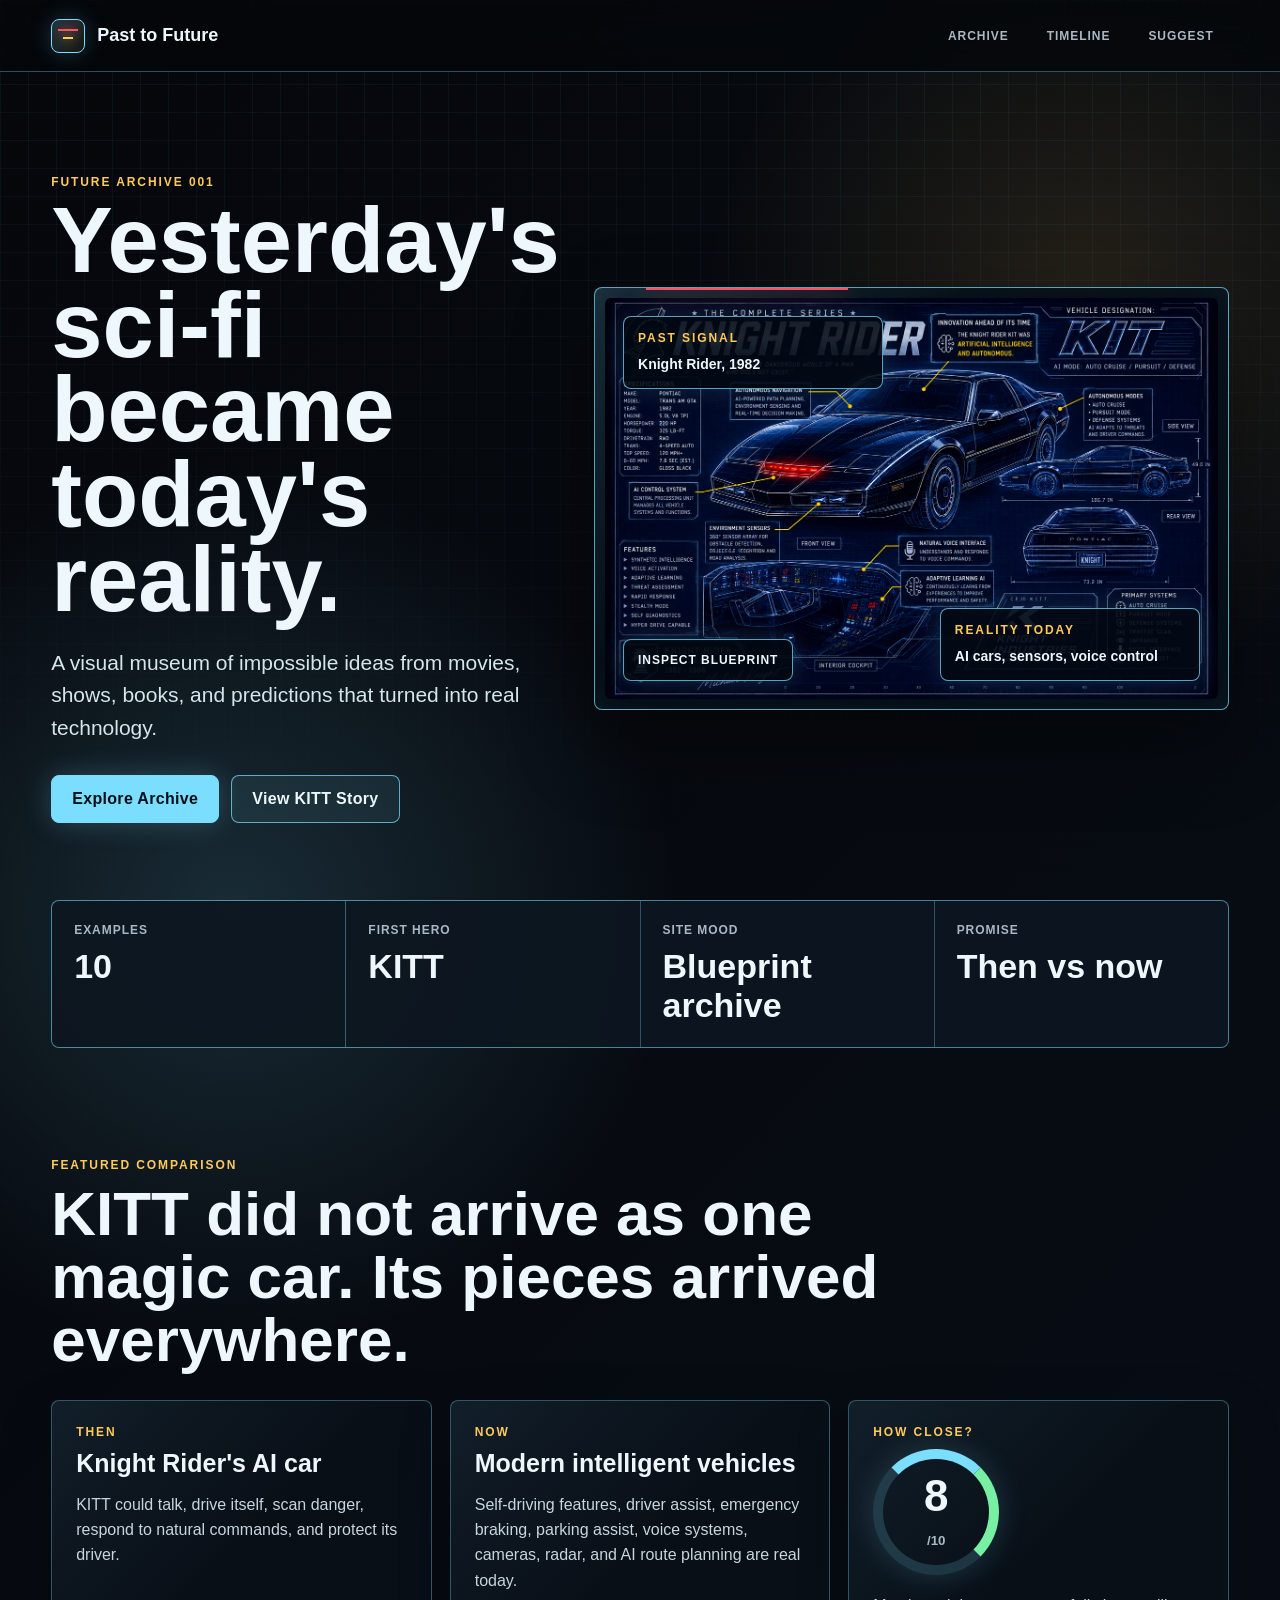
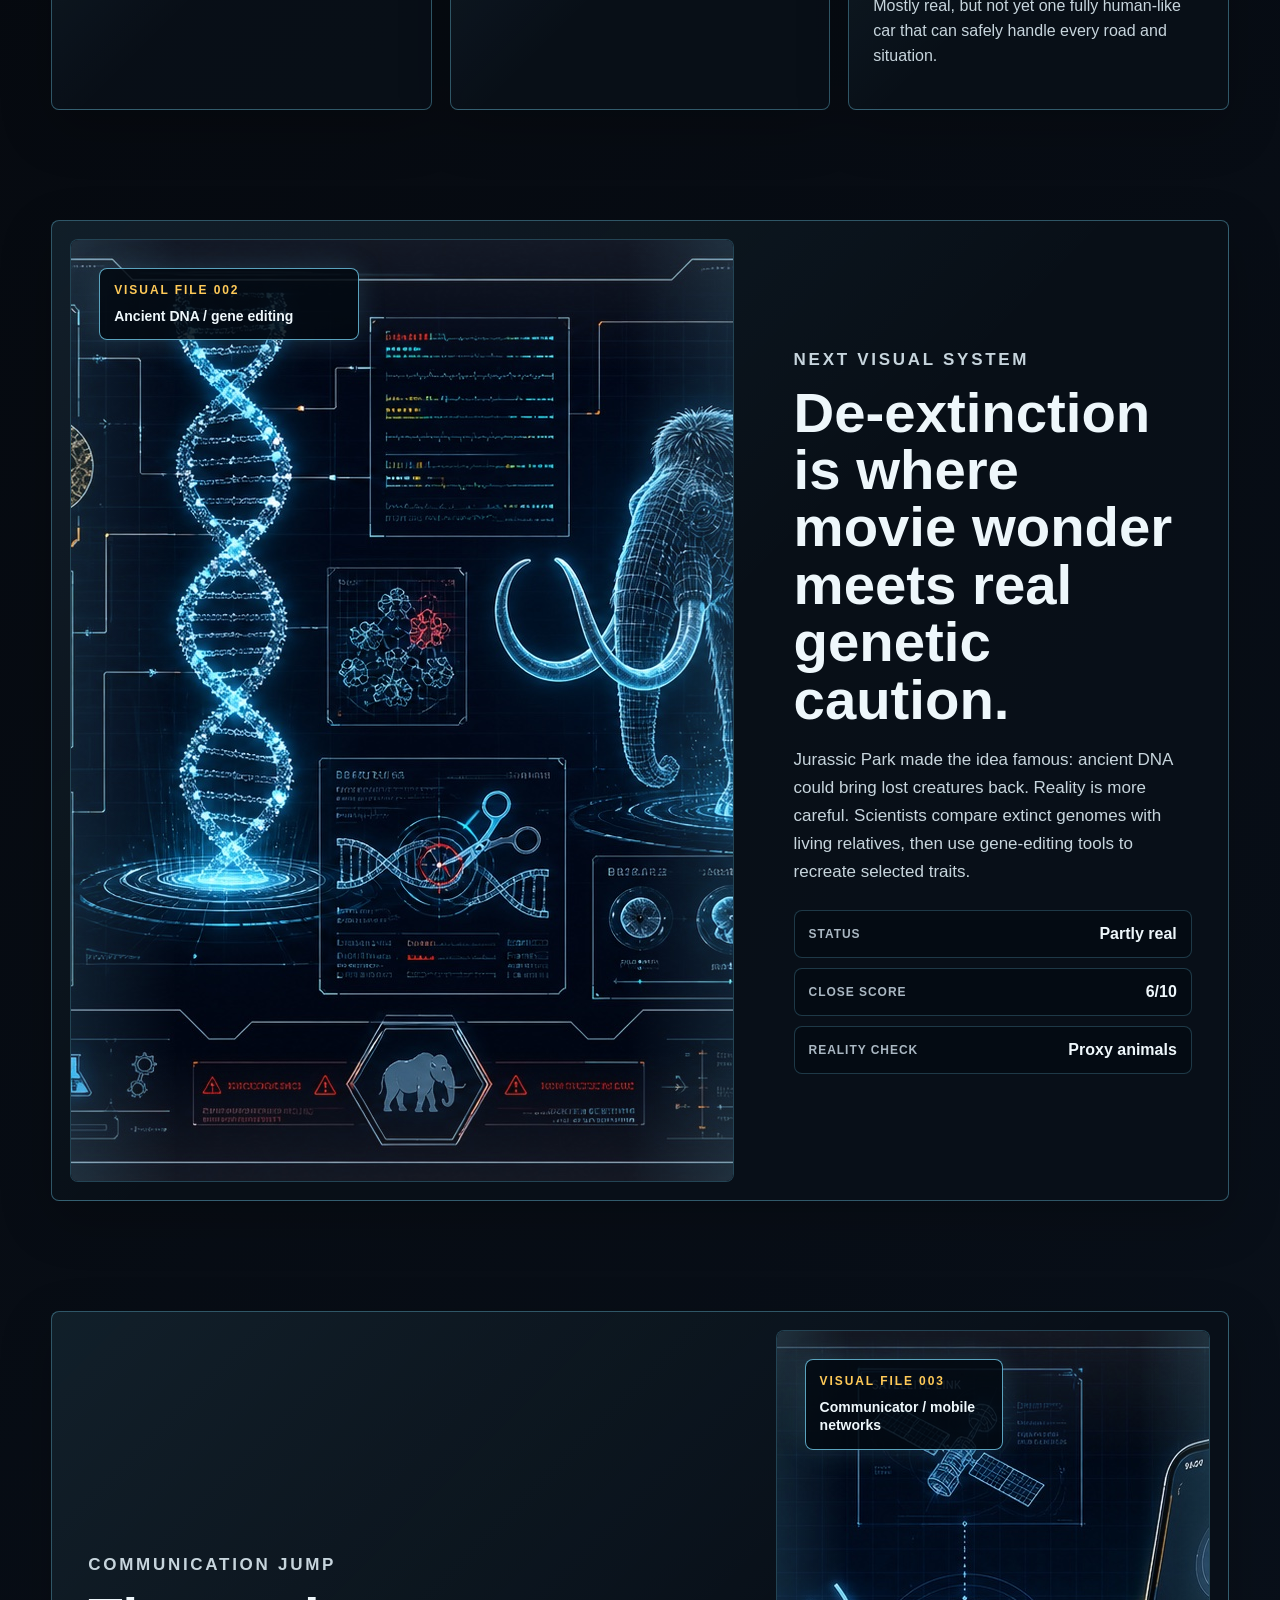
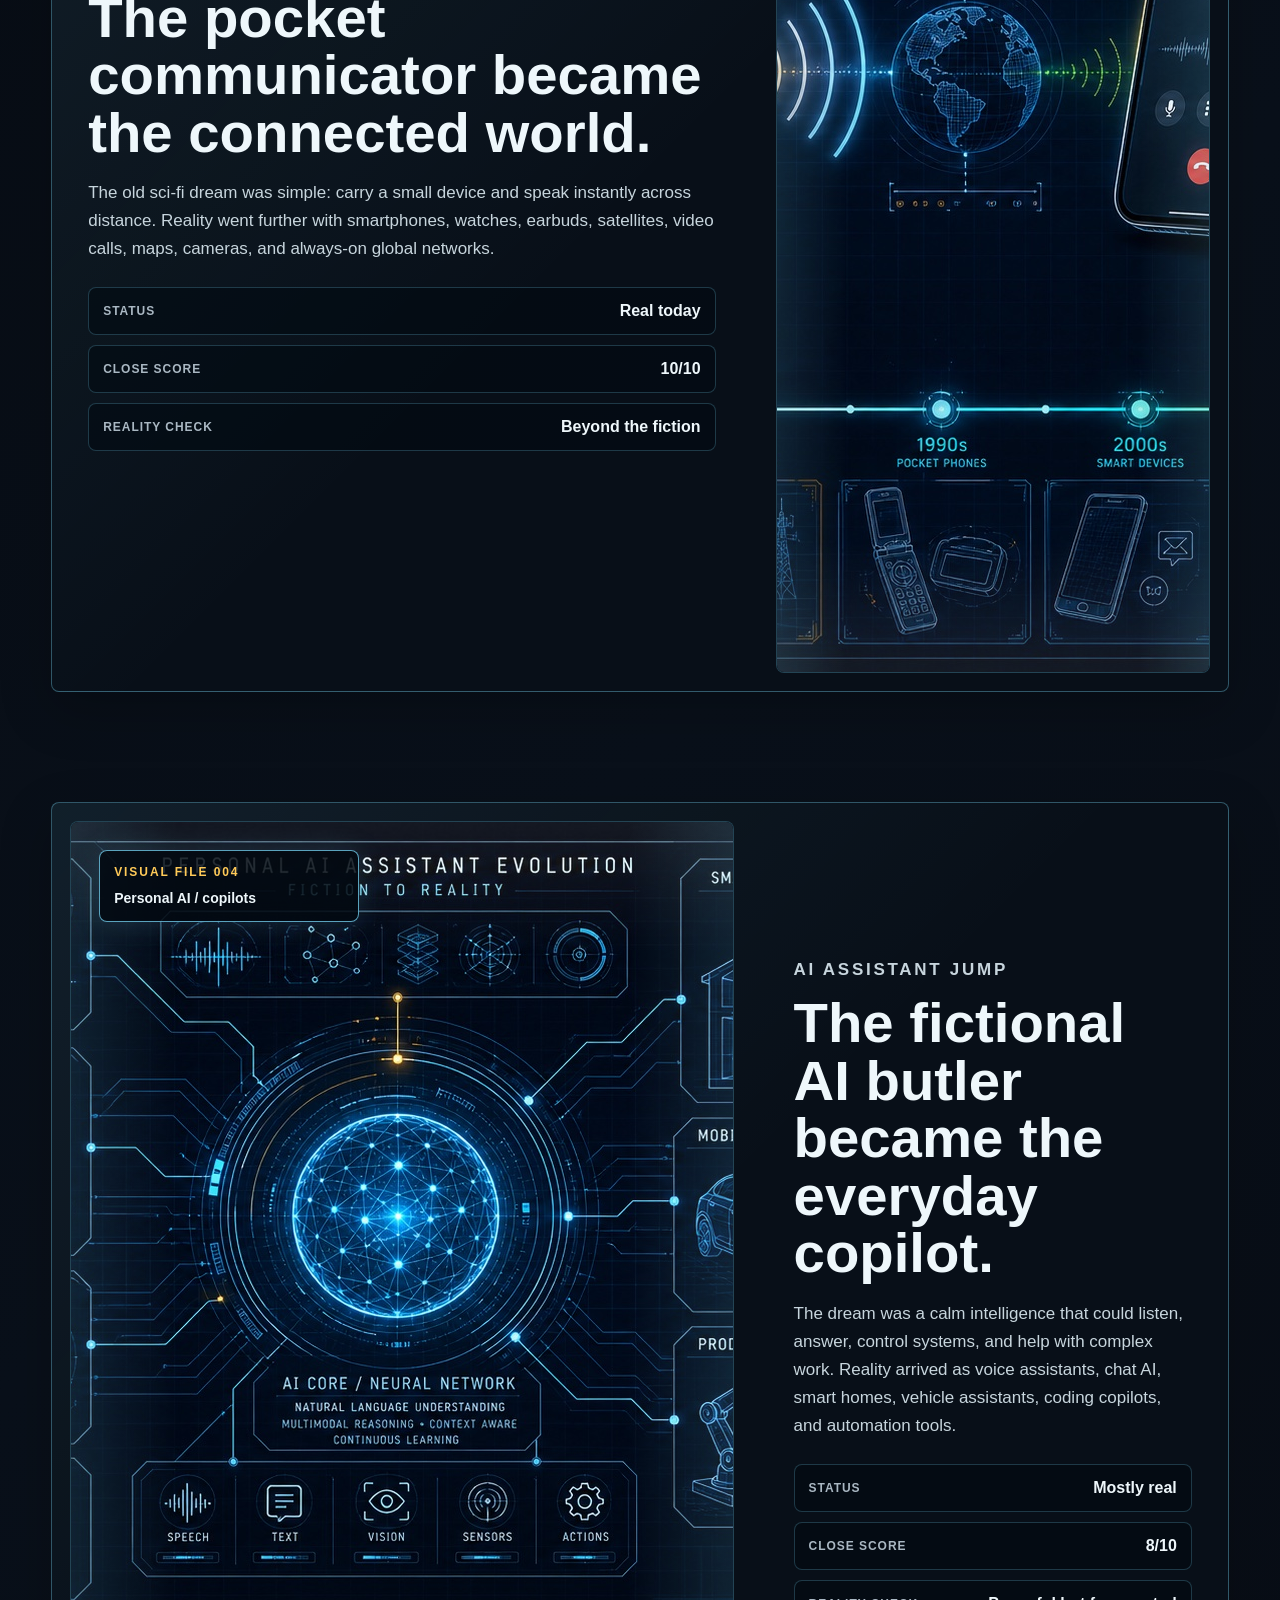
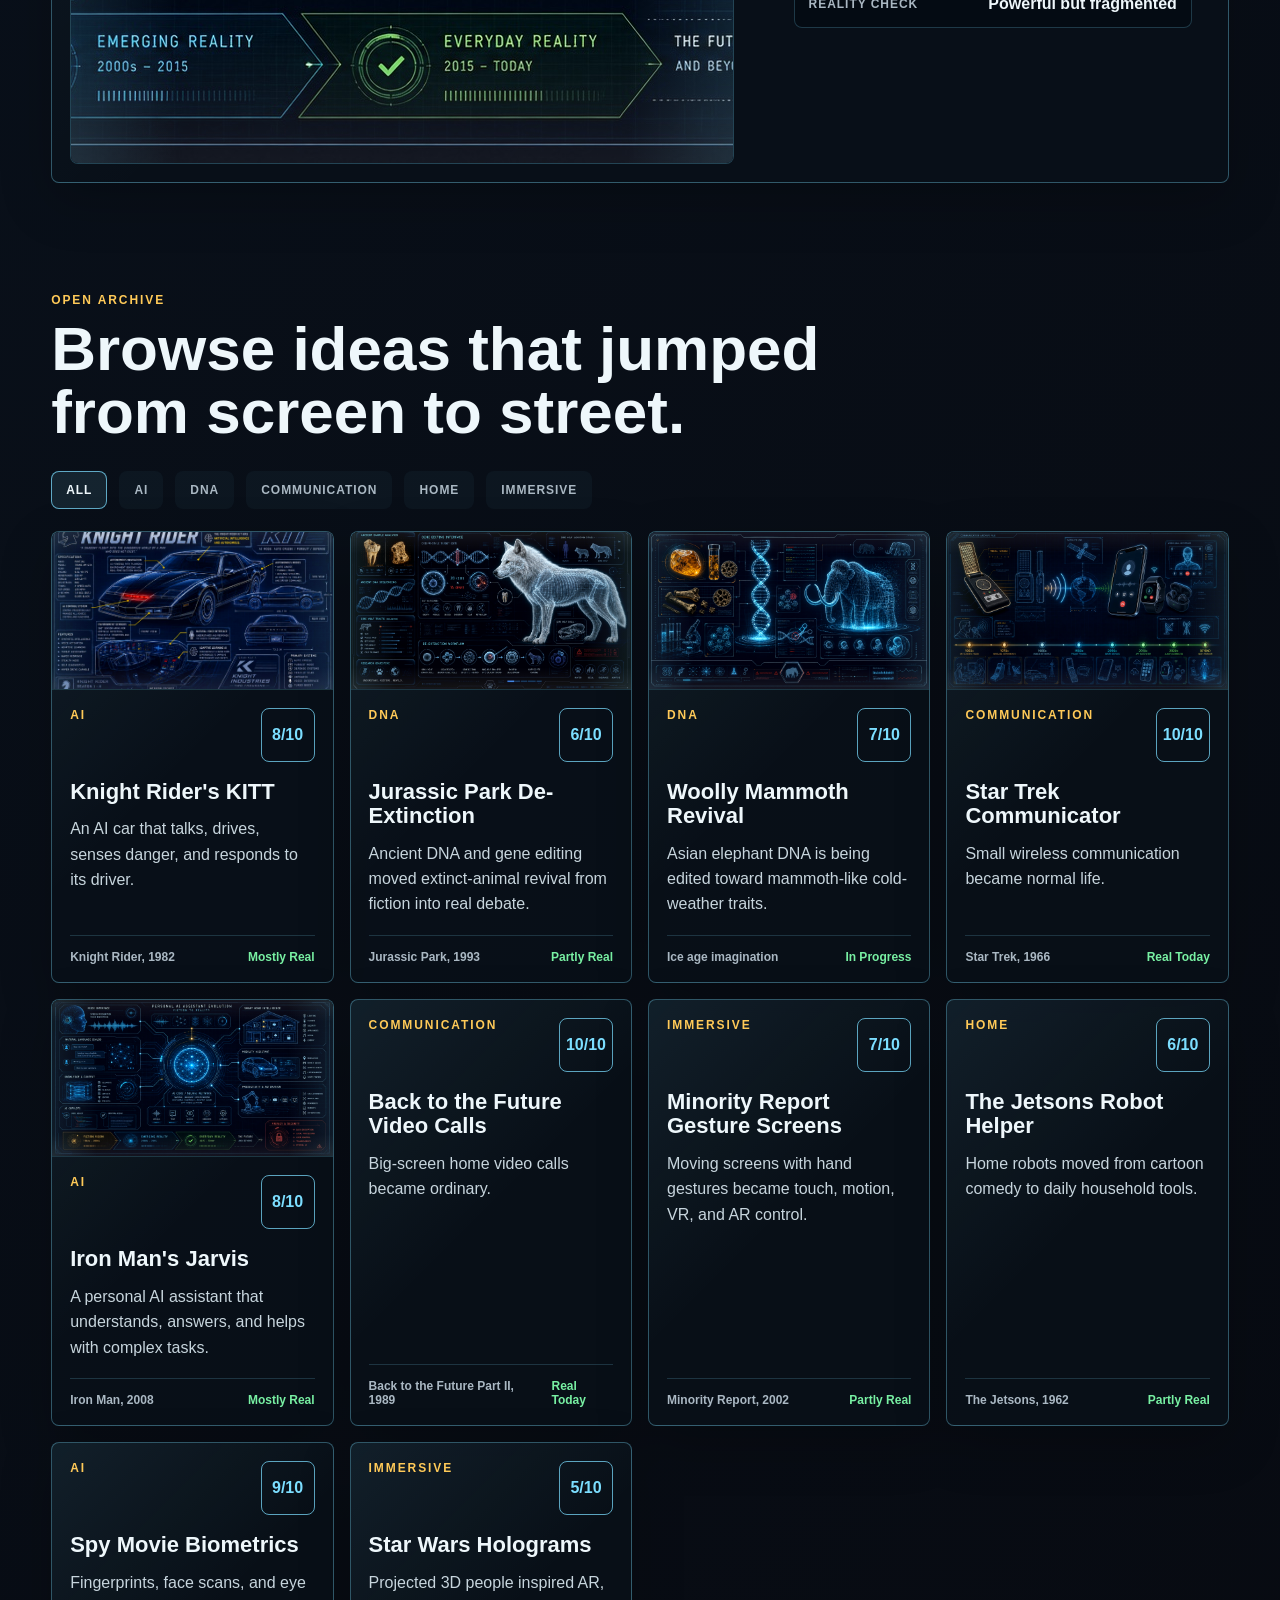
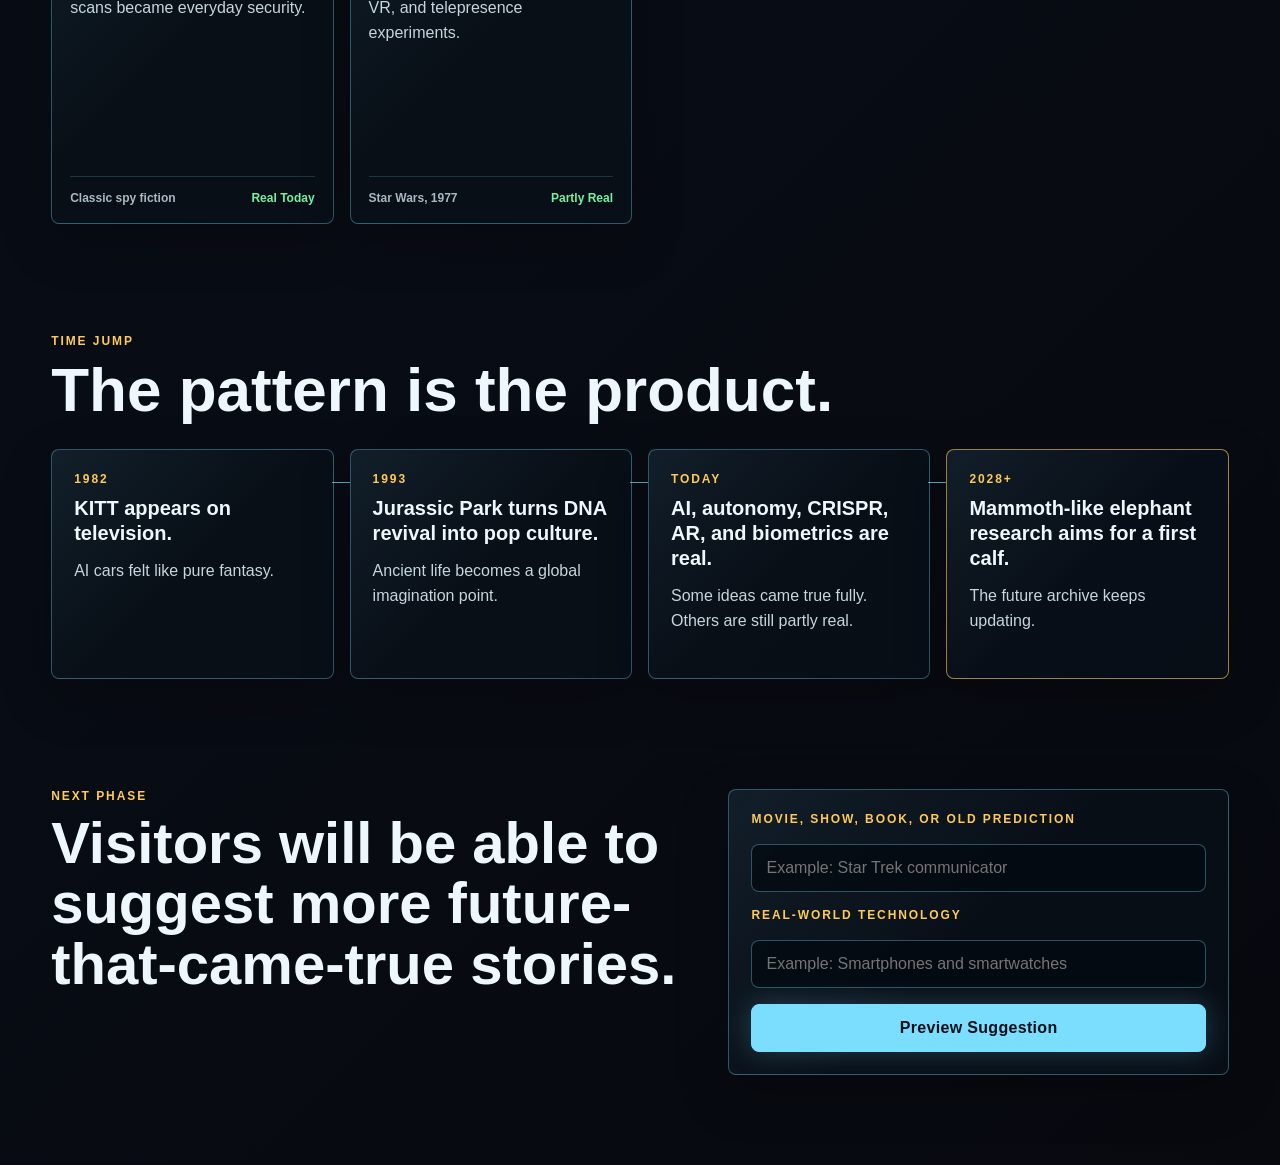
==== commit 4f439eba: "Add AI assistant visual feature" ====
--- a/index.html
+++ b/index.html
@@ -199,6 +199,42 @@
           </div>
         </section>
 
+        <section class="visual-file-section" aria-labelledby="ai-assistant-title">
+          <div class="visual-file-image">
+            <img
+              src="assets/ai-assistant-jarvis-blueprint.jpeg"
+              alt="Personal AI assistant blueprint with voice, smart home, vehicle, and automation panels"
+              width="1672"
+              height="941">
+            <div class="scan-label top-left">
+              <span>Visual file 004</span>
+              <strong>Personal AI / copilots</strong>
+            </div>
+          </div>
+
+          <div class="visual-file-copy">
+            <p class="eyebrow">AI assistant jump</p>
+            <h2 id="ai-assistant-title">The fictional AI butler became the everyday copilot.</h2>
+            <p>
+              The dream was a calm intelligence that could listen, answer, control systems, and help with complex work. Reality arrived as voice assistants, chat AI, smart homes, vehicle assistants, coding copilots, and automation tools.
+            </p>
+            <div class="visual-stats" aria-label="AI assistant story facts">
+              <div>
+                <span>Status</span>
+                <strong>Mostly real</strong>
+              </div>
+              <div>
+                <span>Close score</span>
+                <strong>8/10</strong>
+              </div>
+              <div>
+                <span>Reality check</span>
+                <strong>Powerful but fragmented</strong>
+              </div>
+            </div>
+          </div>
+        </section>
+
         <section id="archive" class="archive-section" aria-labelledby="archive-title">
           <div class="section-heading">
             <p class="eyebrow">Open archive</p>
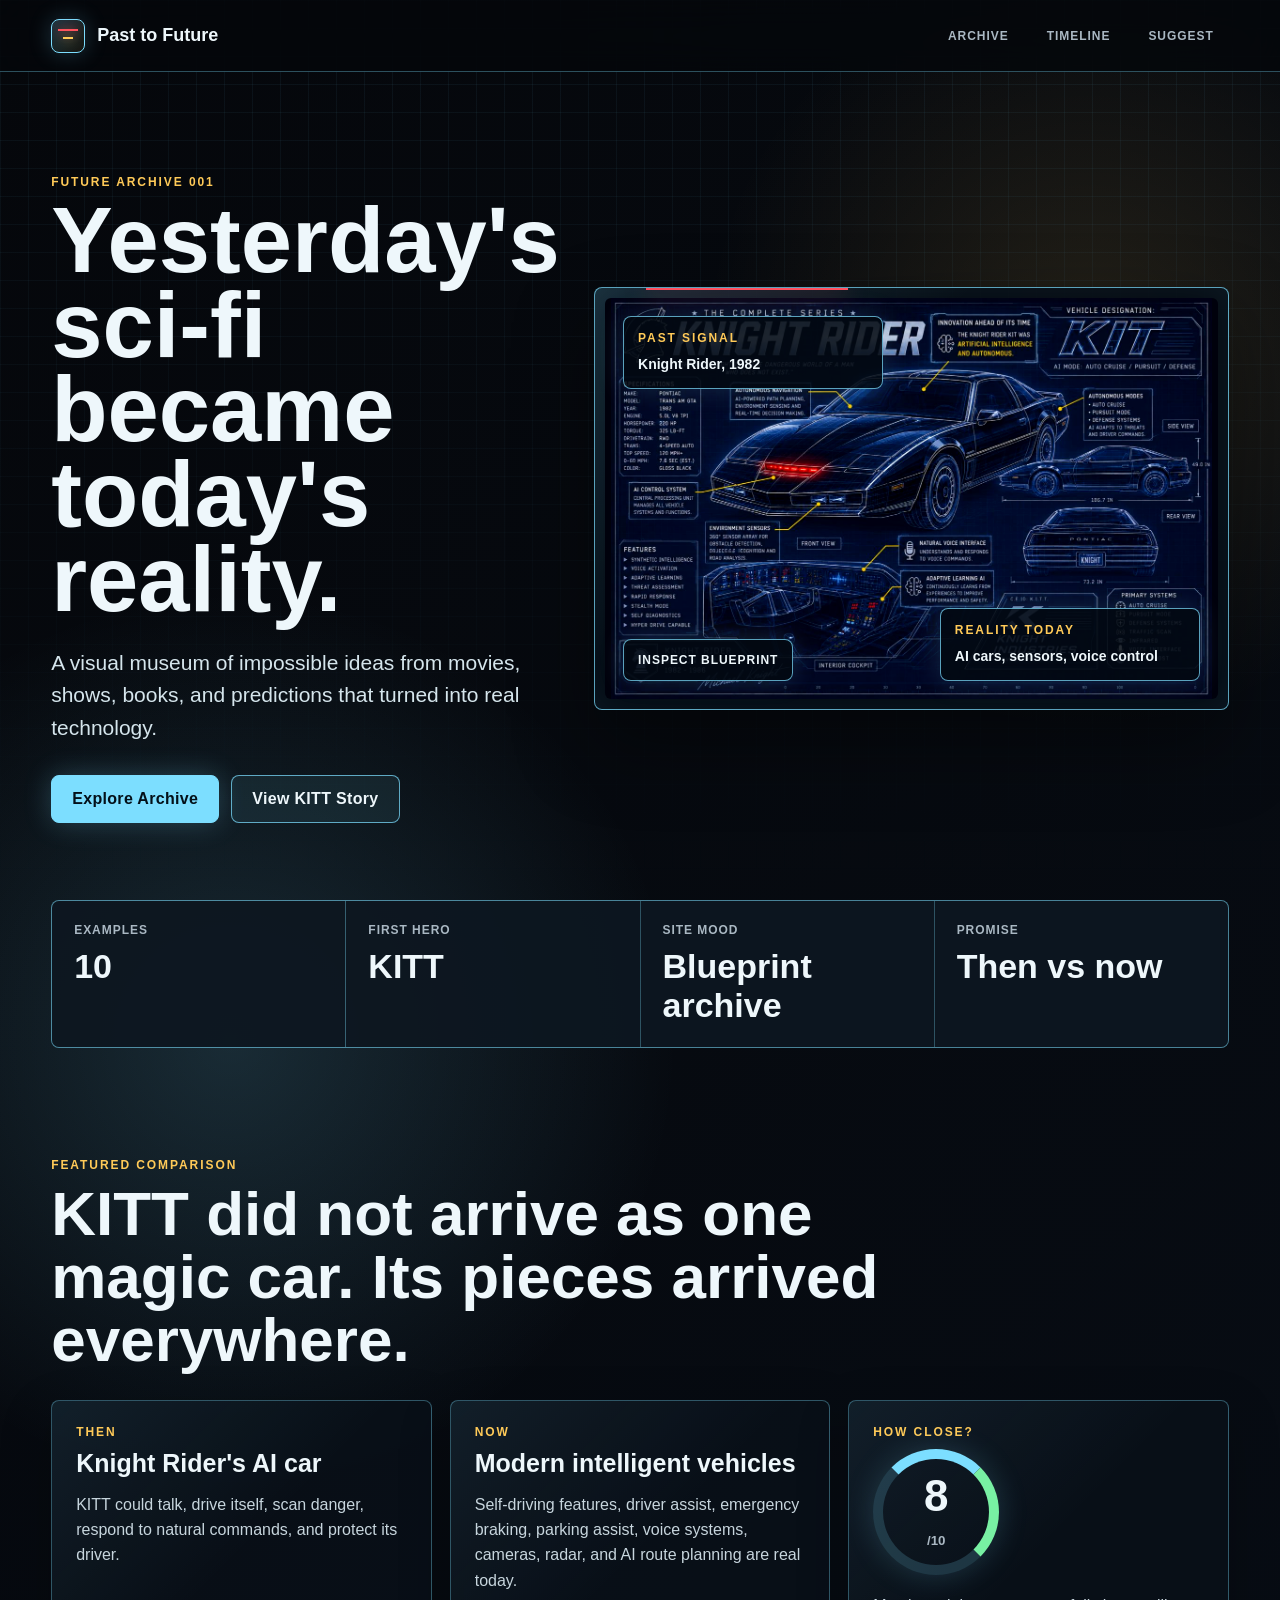
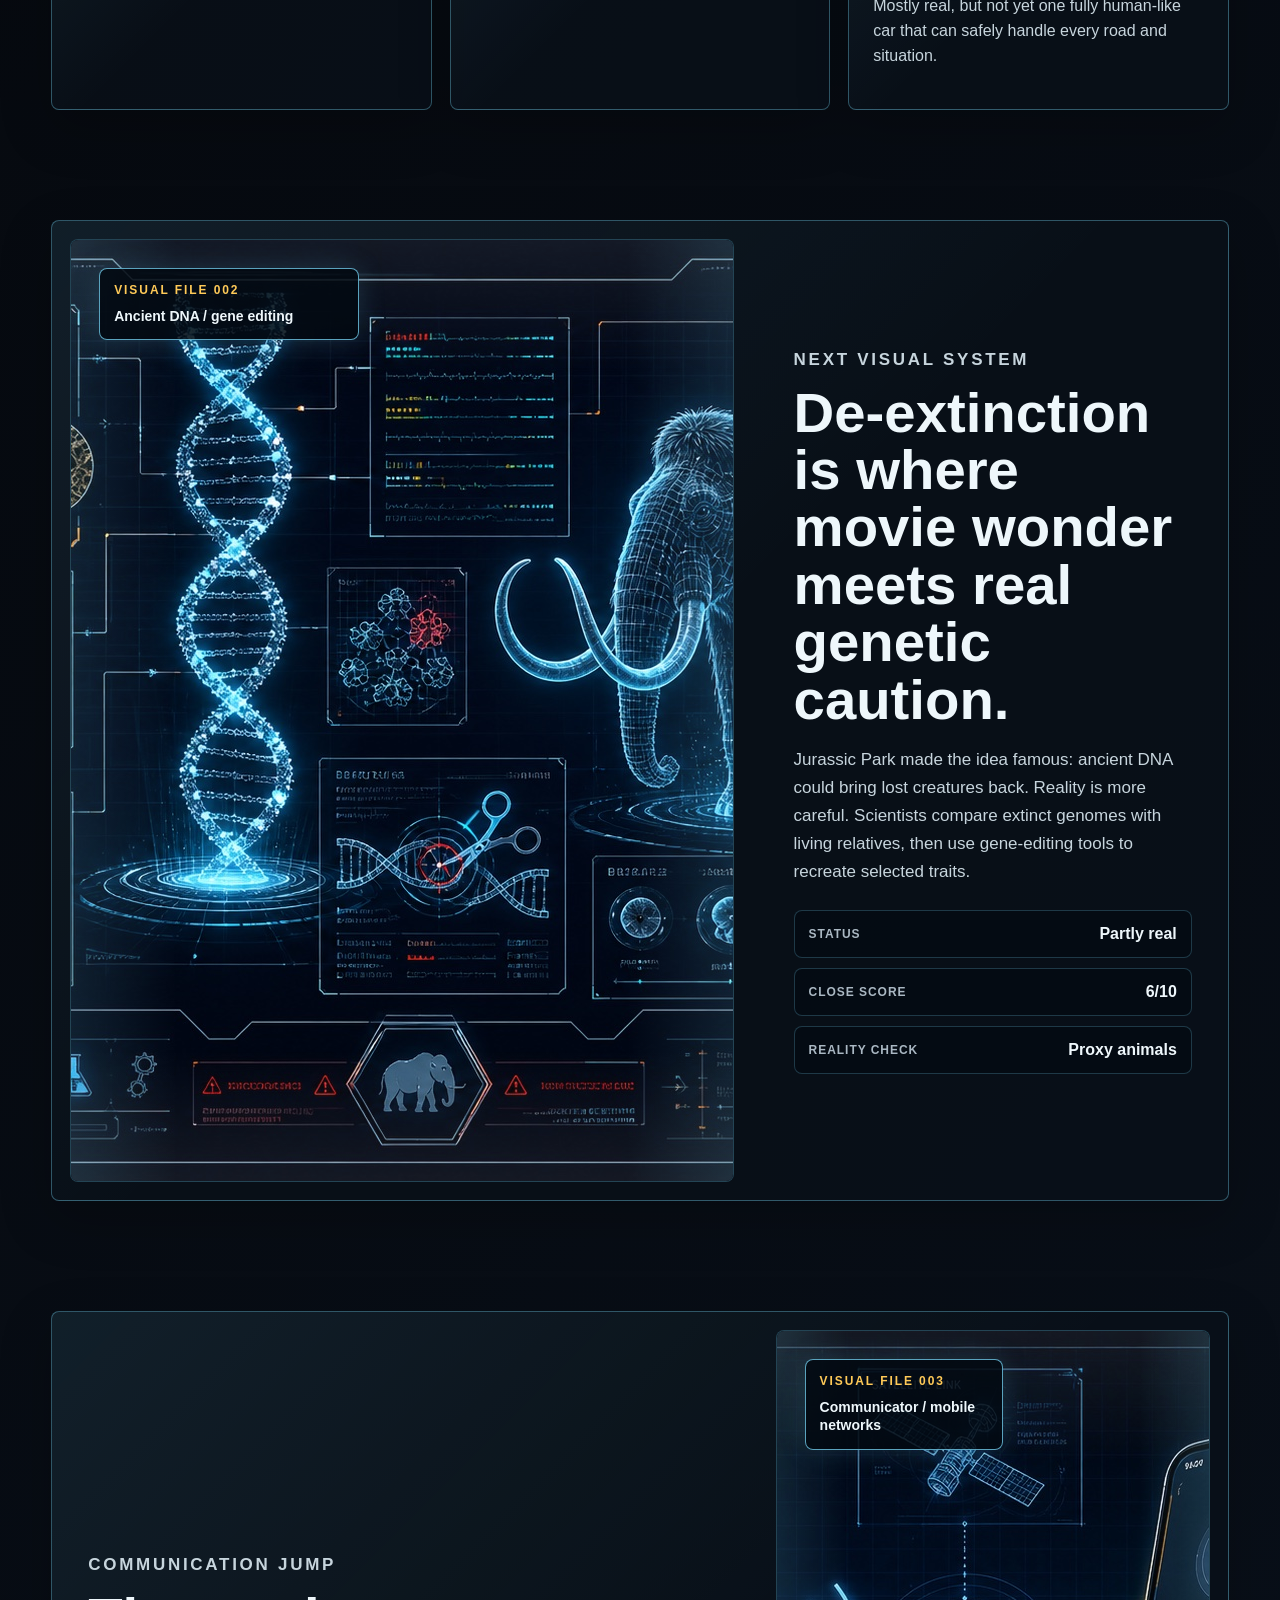
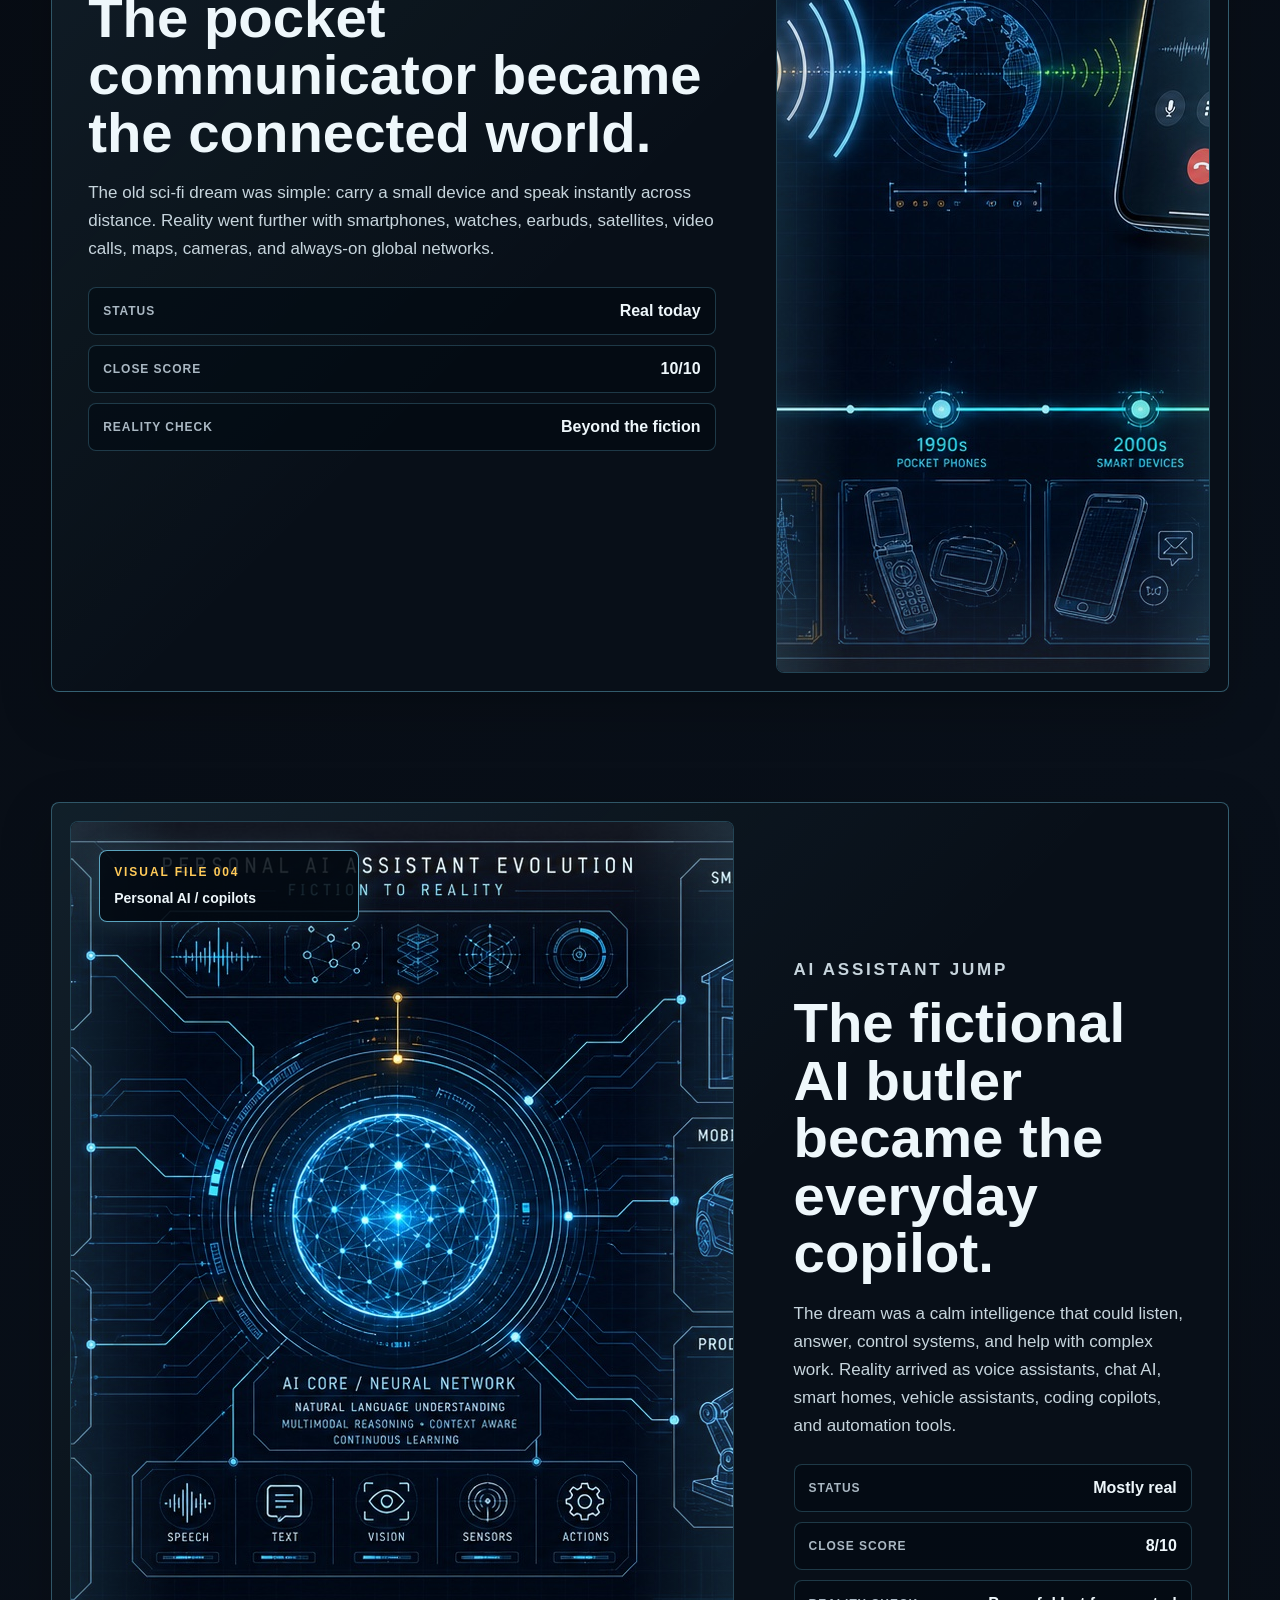
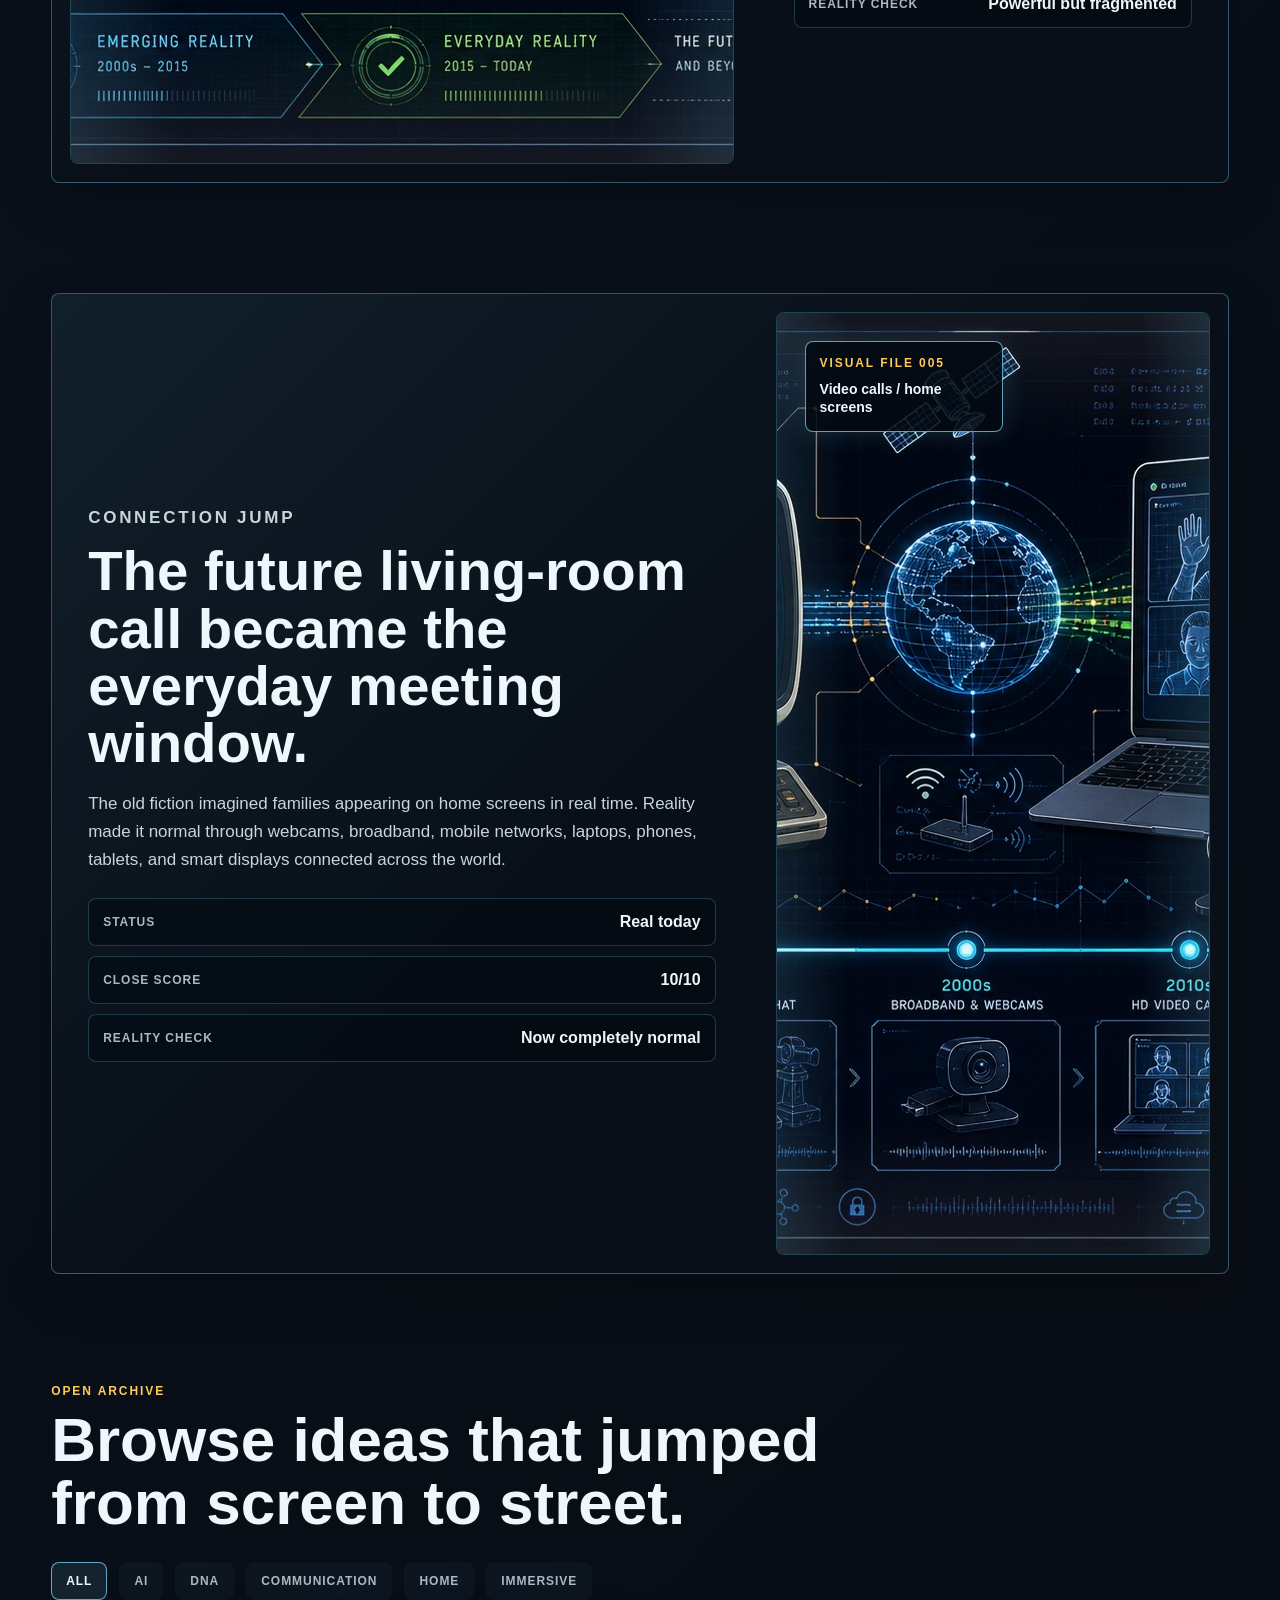
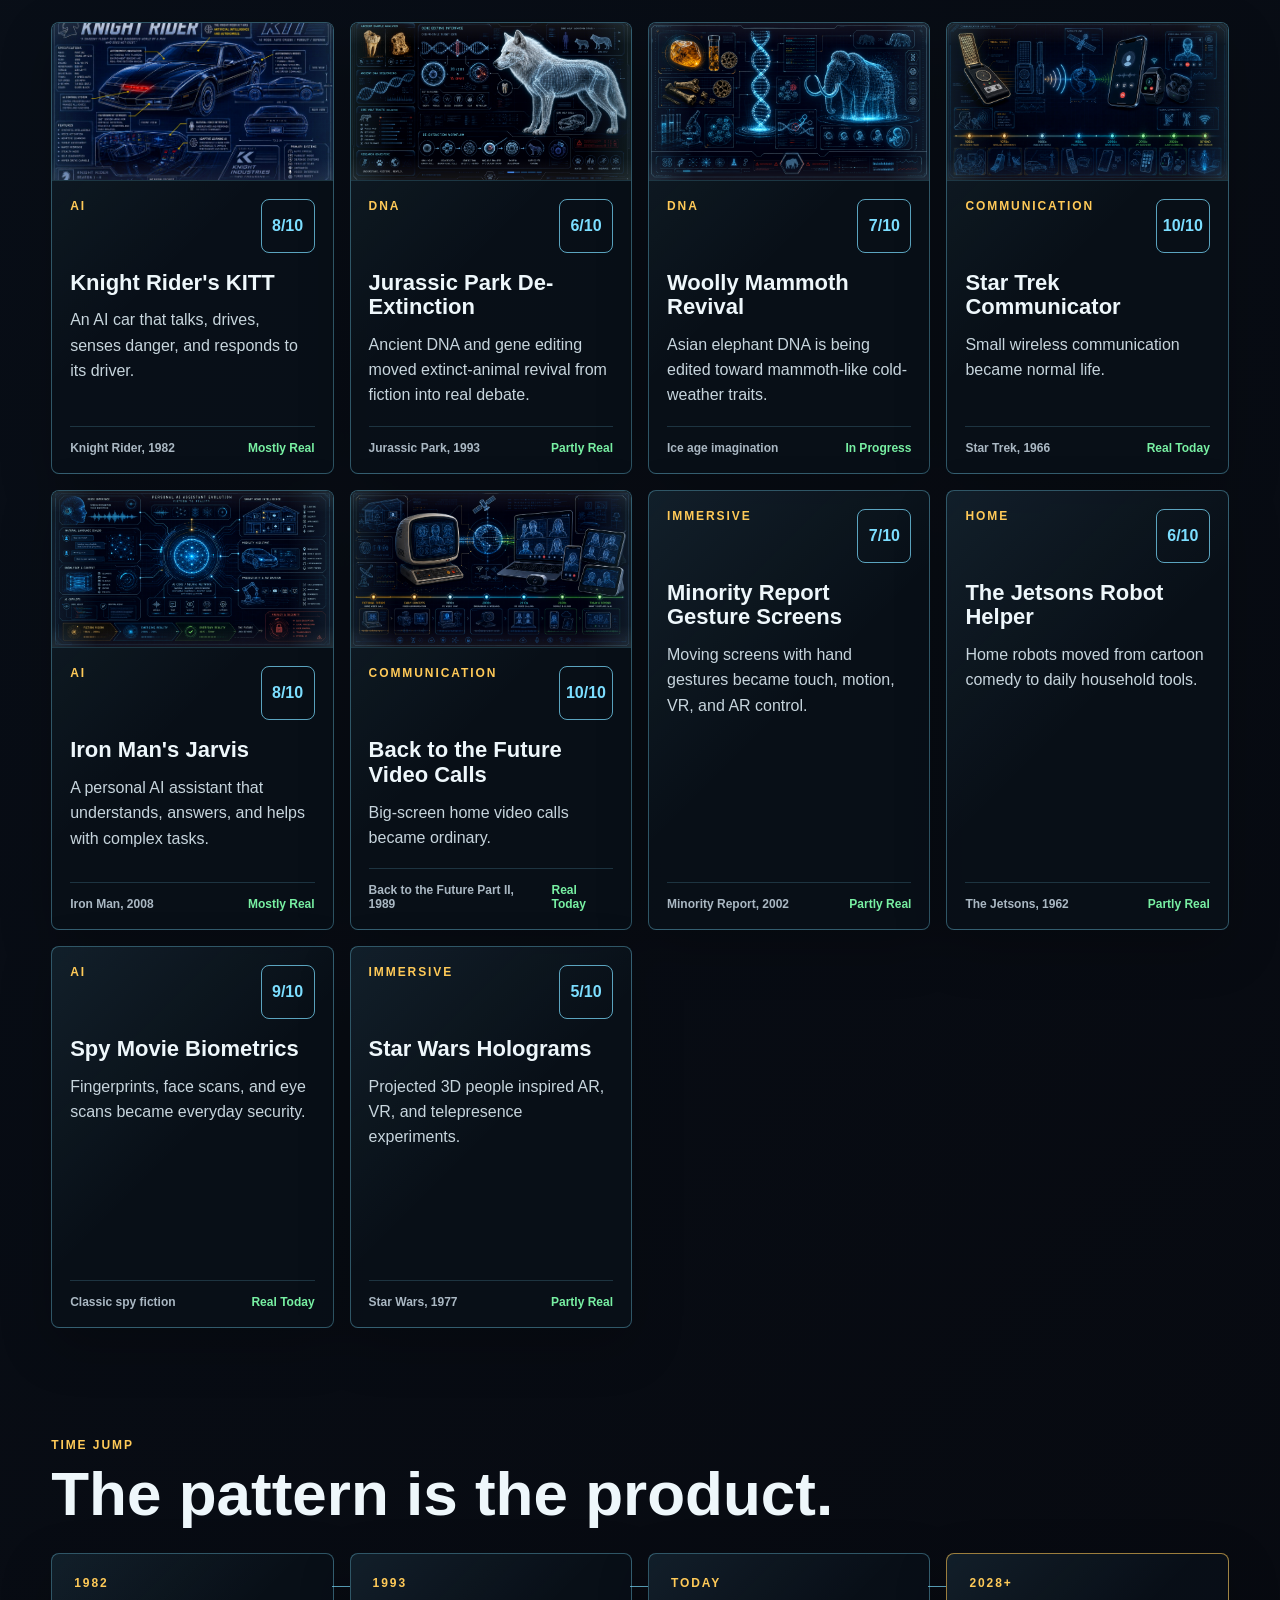
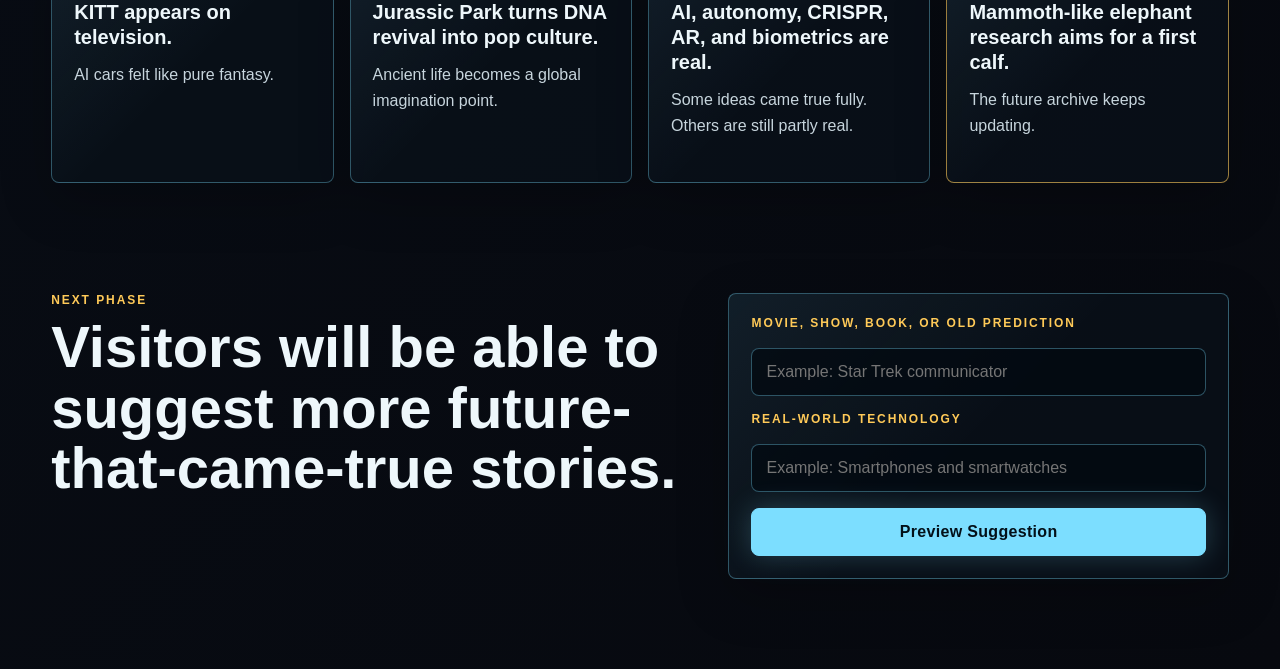
==== commit 14d0245b: "Add video call visual feature" ====
--- a/index.html
+++ b/index.html
@@ -235,6 +235,42 @@
           </div>
         </section>
 
+        <section class="visual-file-section visual-file-section-alt" aria-labelledby="video-call-title">
+          <div class="visual-file-image">
+            <img
+              src="assets/video-call-blueprint.jpeg"
+              alt="Video communication blueprint from retro home monitor to laptop, phone, and smart display calls"
+              width="1672"
+              height="941">
+            <div class="scan-label top-left">
+              <span>Visual file 005</span>
+              <strong>Video calls / home screens</strong>
+            </div>
+          </div>
+
+          <div class="visual-file-copy">
+            <p class="eyebrow">Connection jump</p>
+            <h2 id="video-call-title">The future living-room call became the everyday meeting window.</h2>
+            <p>
+              The old fiction imagined families appearing on home screens in real time. Reality made it normal through webcams, broadband, mobile networks, laptops, phones, tablets, and smart displays connected across the world.
+            </p>
+            <div class="visual-stats" aria-label="Video call story facts">
+              <div>
+                <span>Status</span>
+                <strong>Real today</strong>
+              </div>
+              <div>
+                <span>Close score</span>
+                <strong>10/10</strong>
+              </div>
+              <div>
+                <span>Reality check</span>
+                <strong>Now completely normal</strong>
+              </div>
+            </div>
+          </div>
+        </section>
+
         <section id="archive" class="archive-section" aria-labelledby="archive-title">
           <div class="section-heading">
             <p class="eyebrow">Open archive</p>
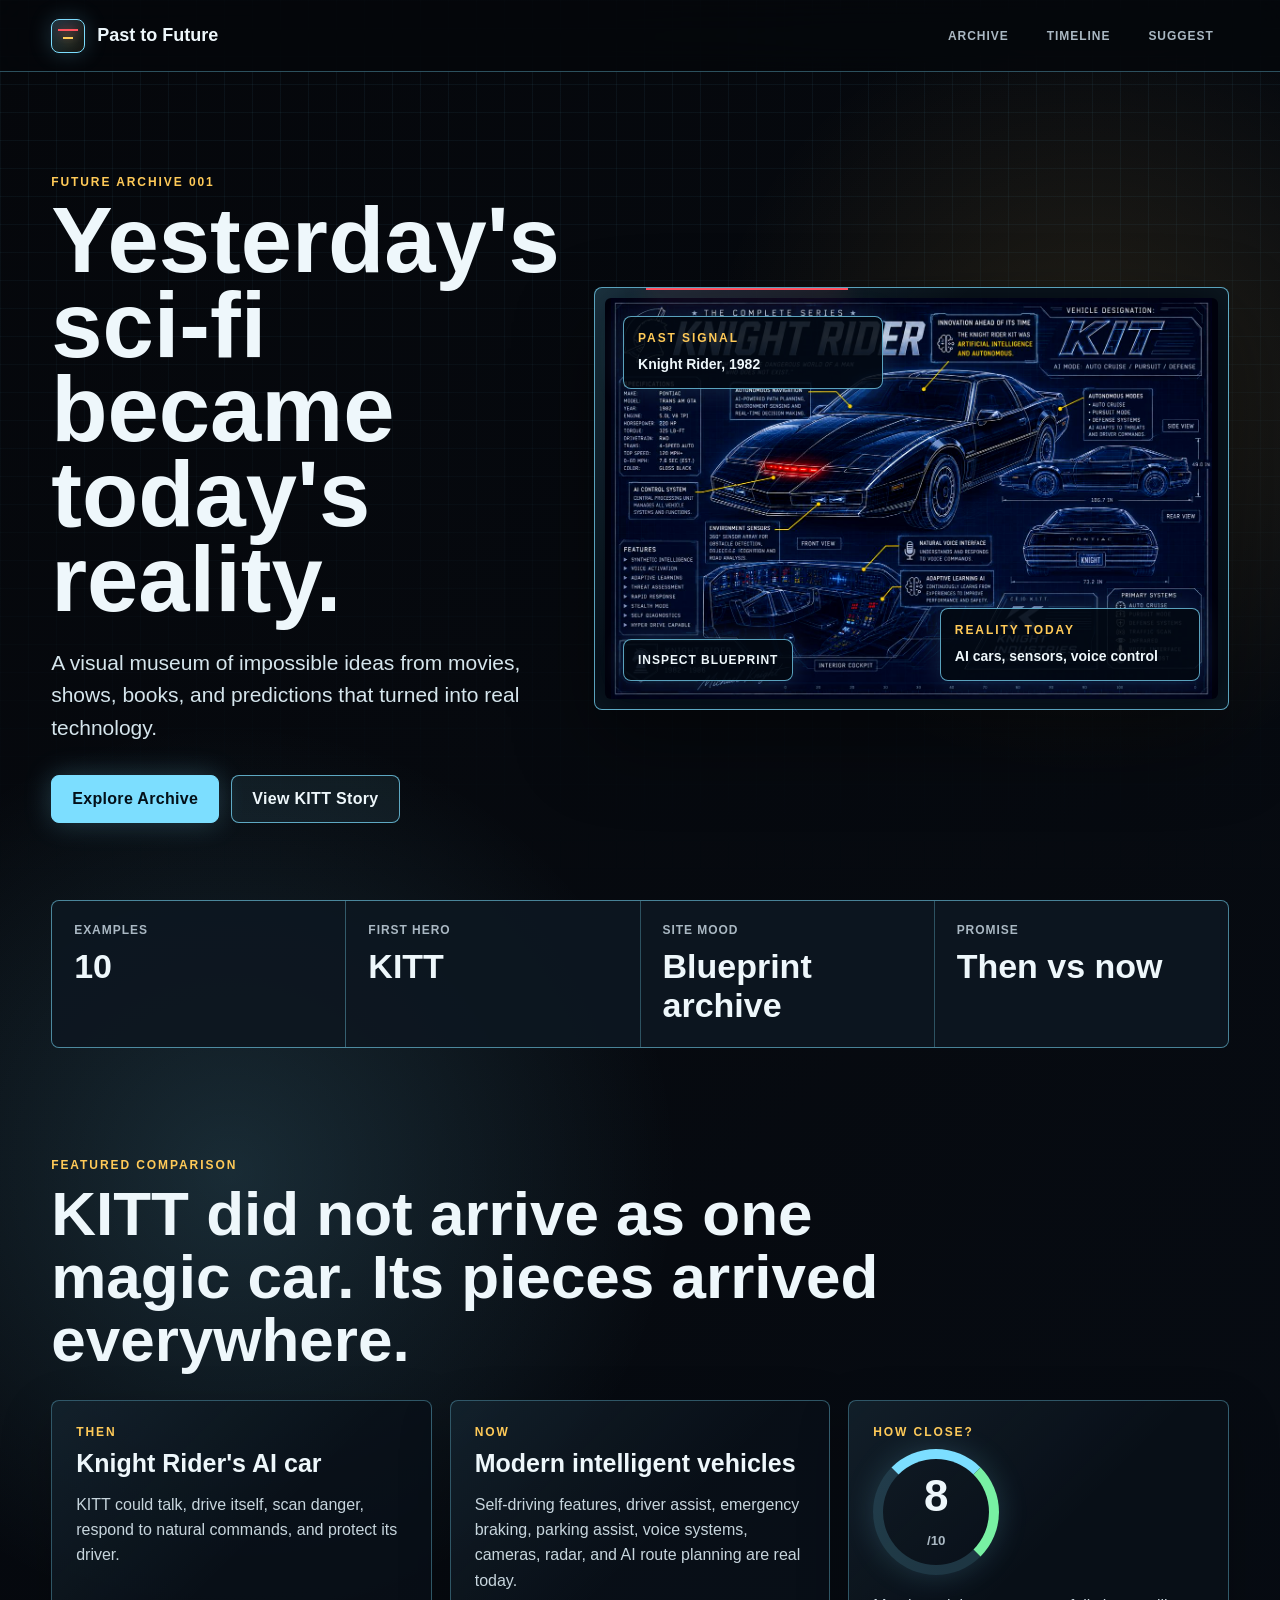
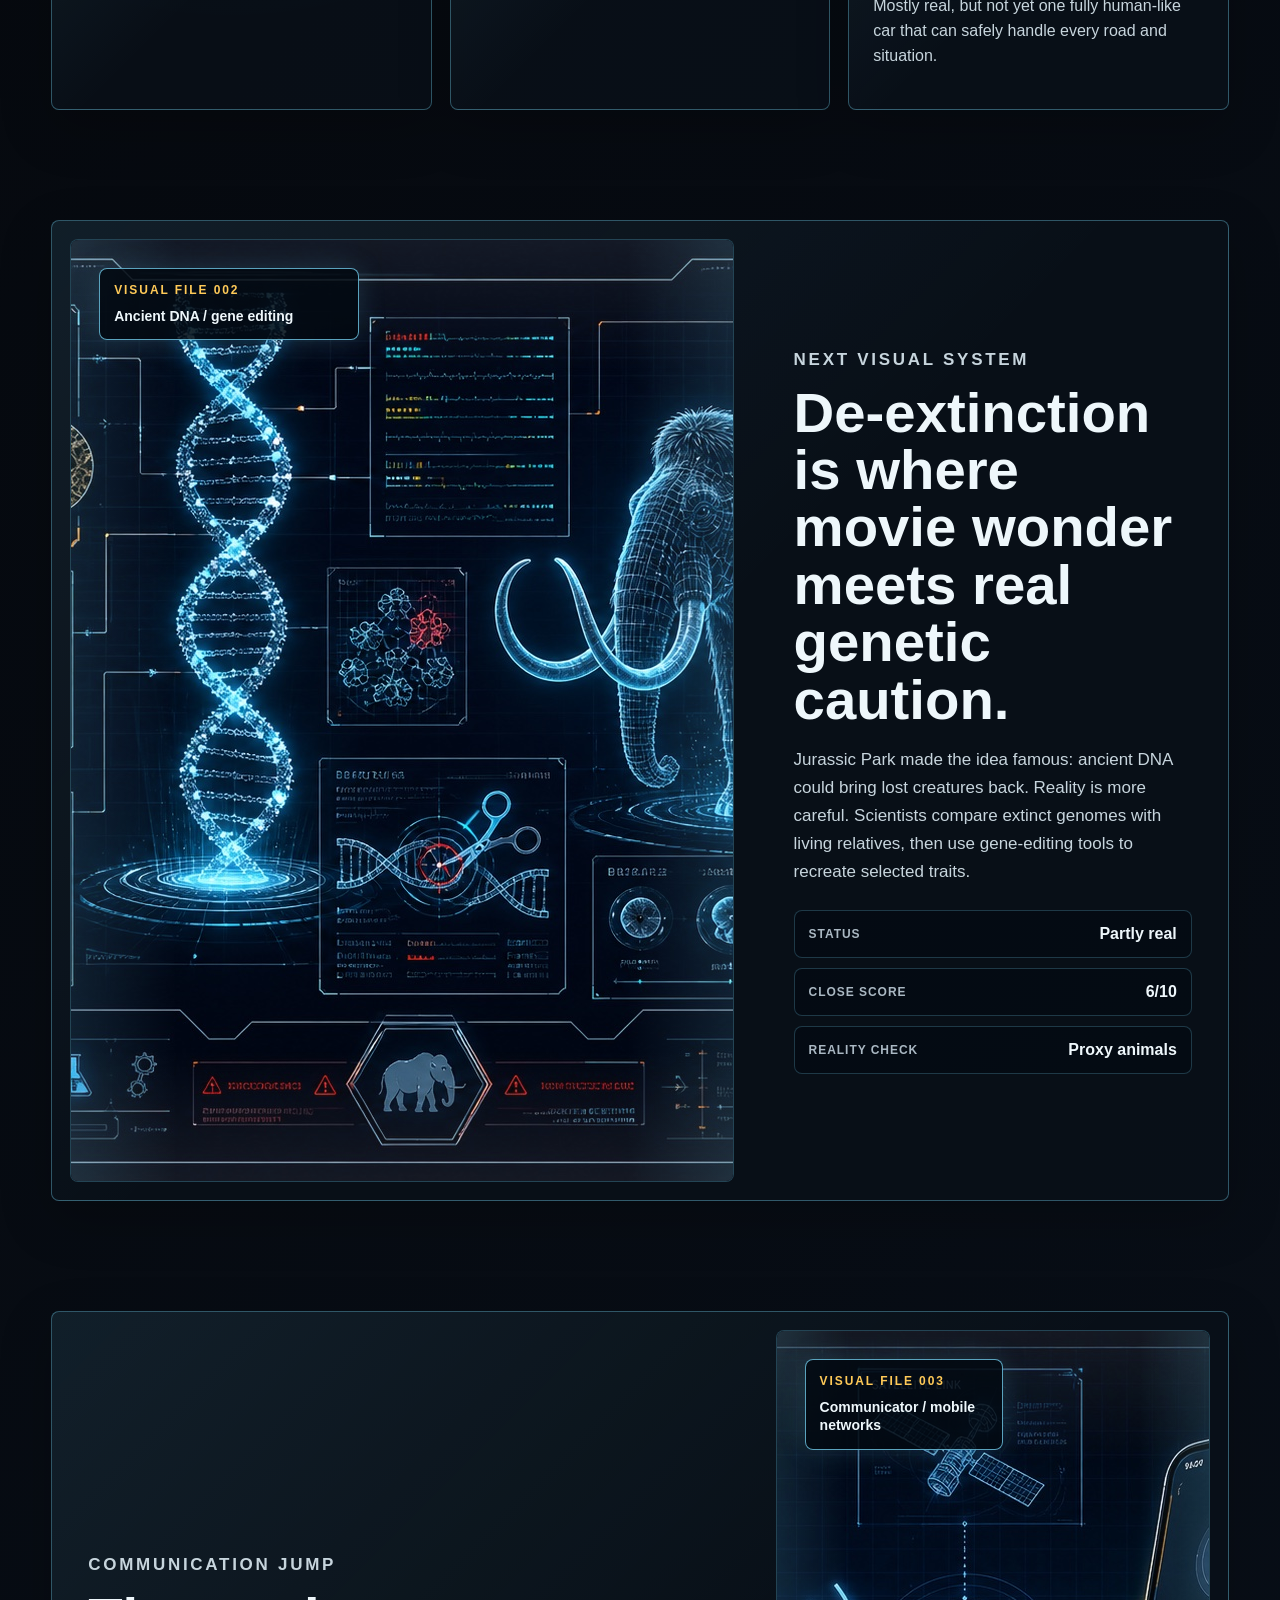
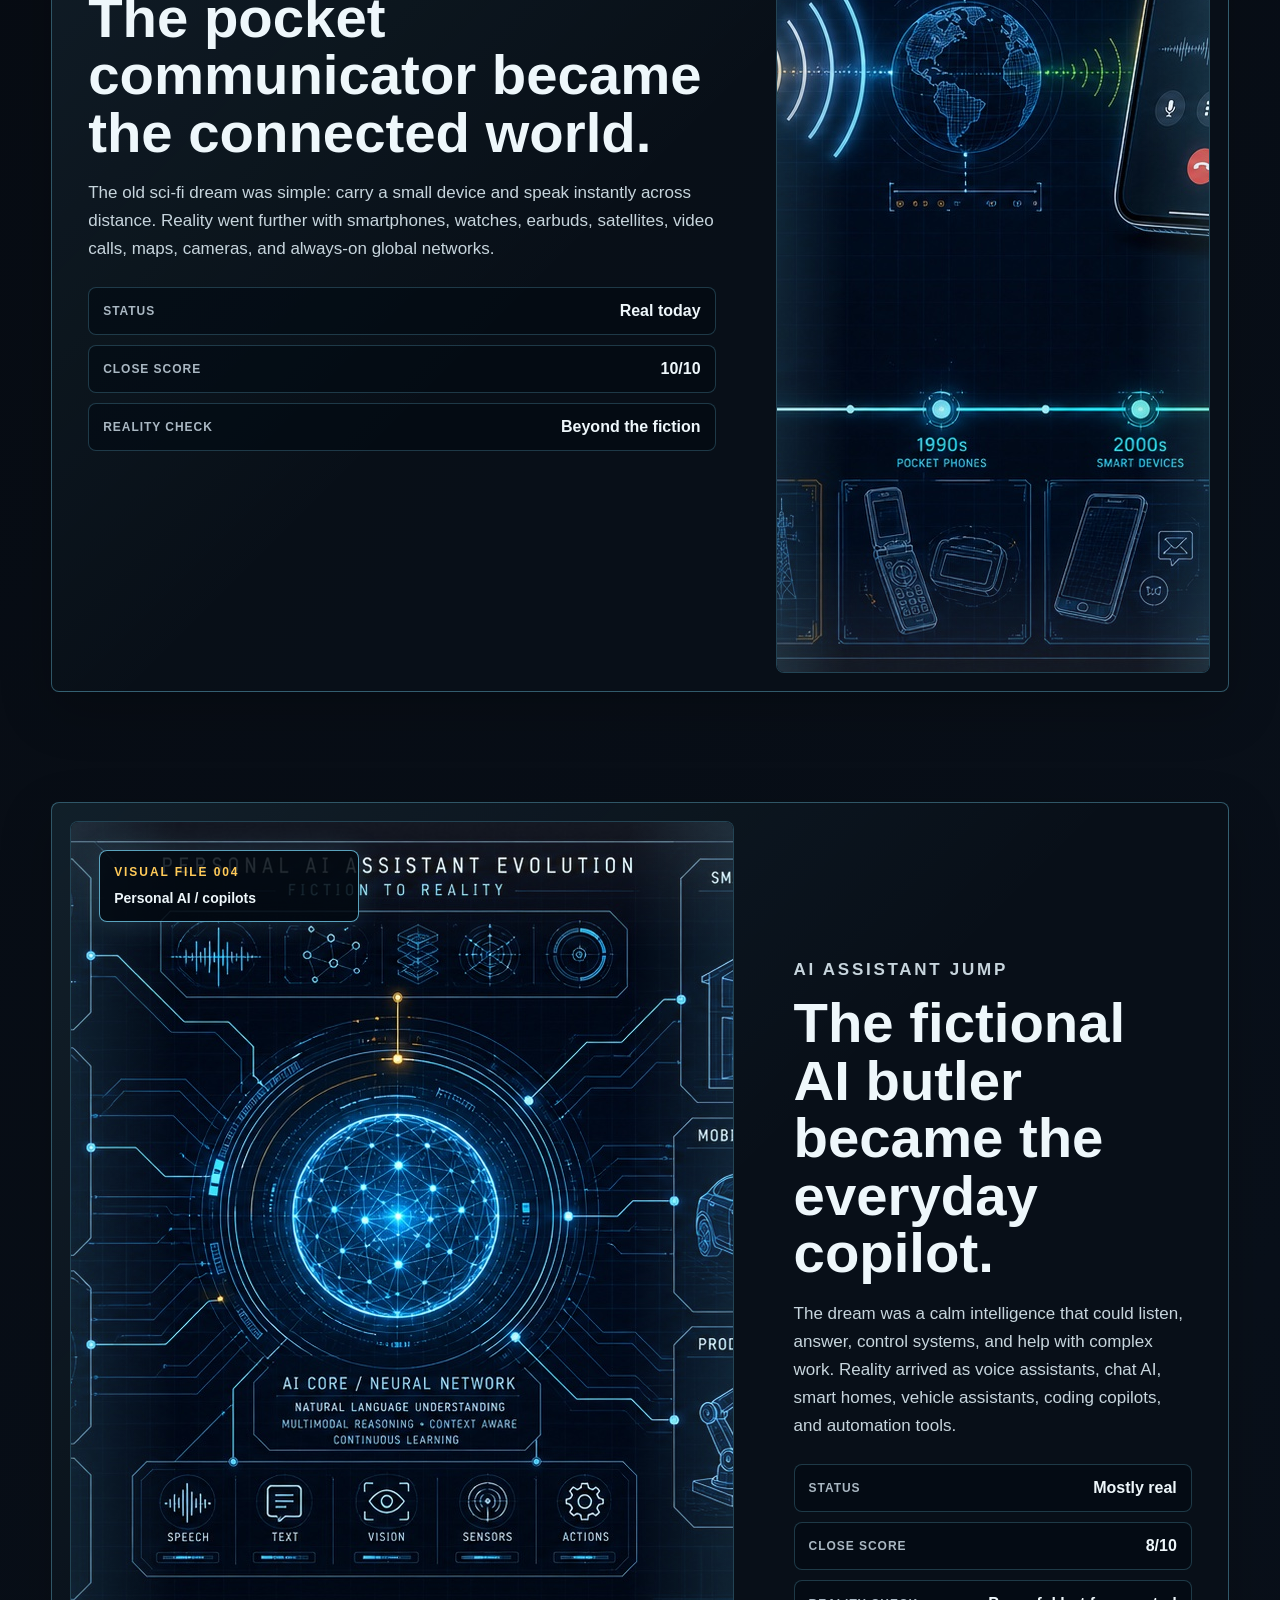
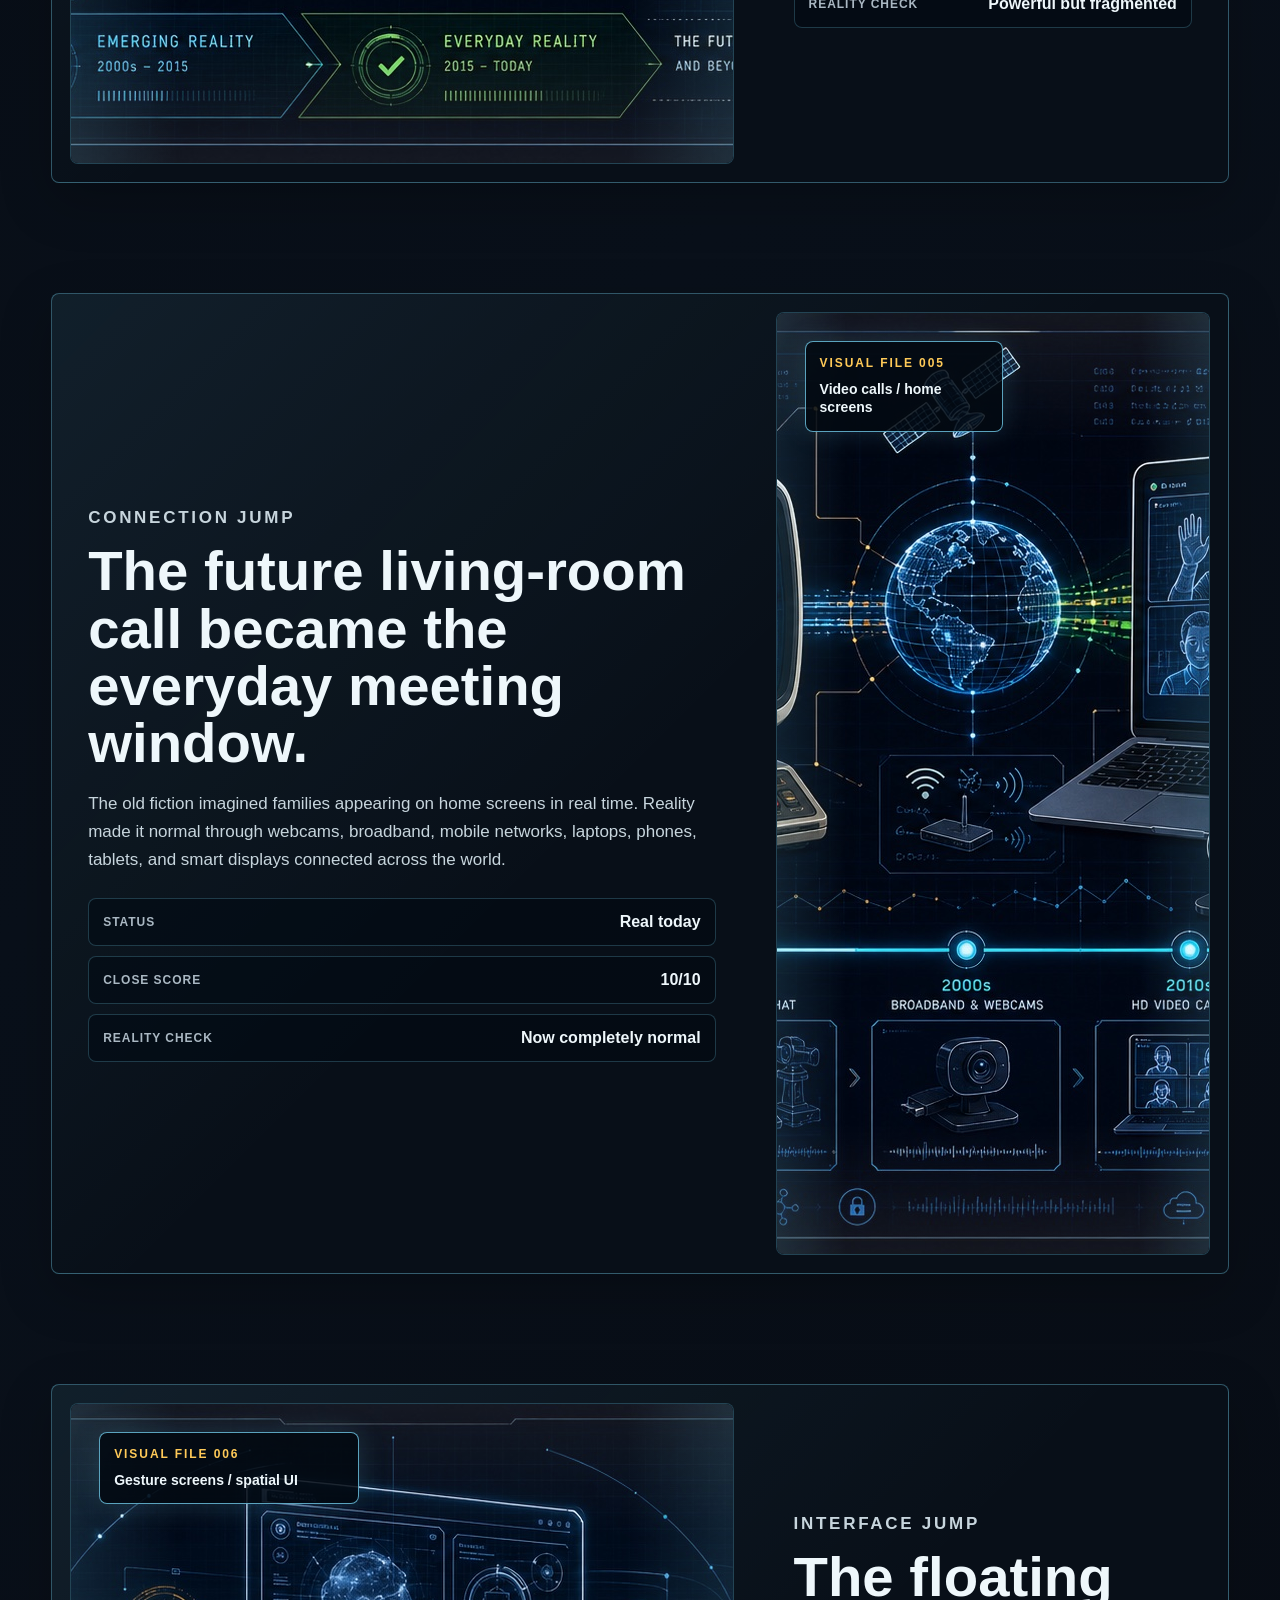
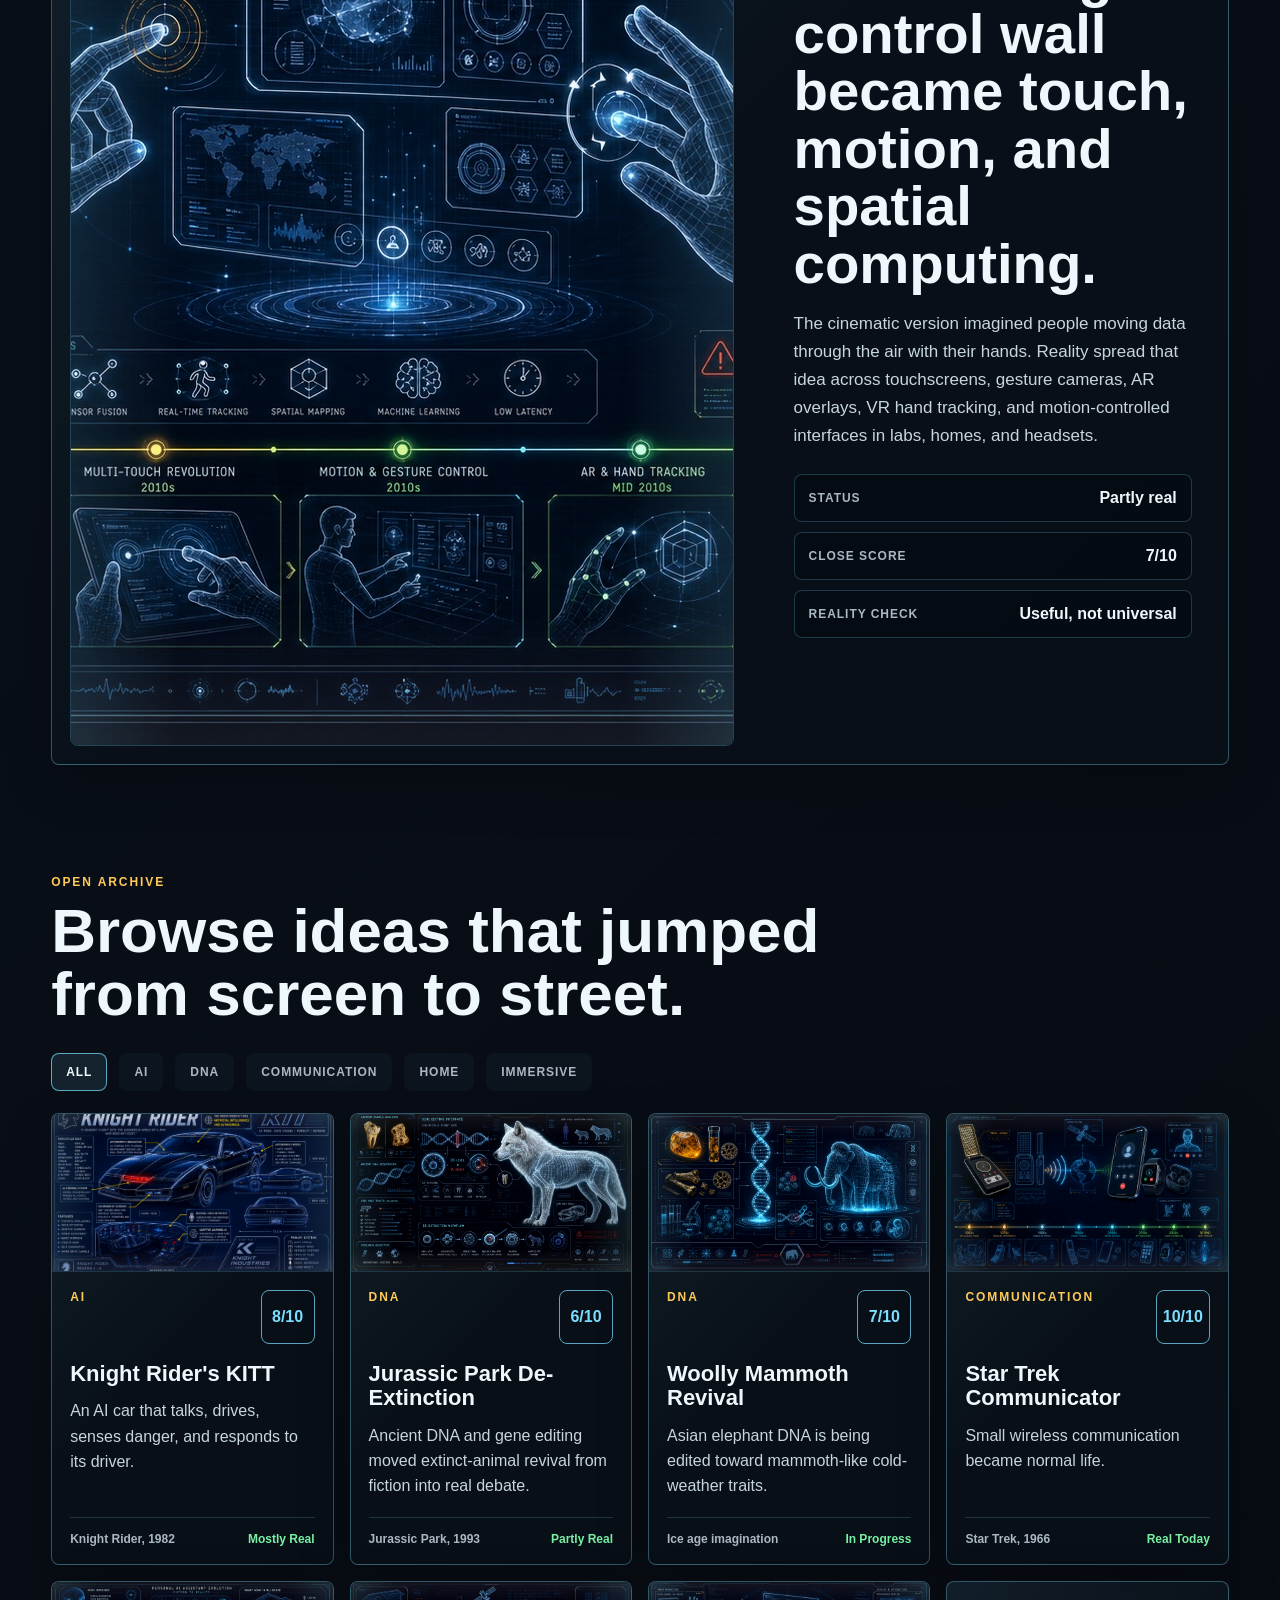
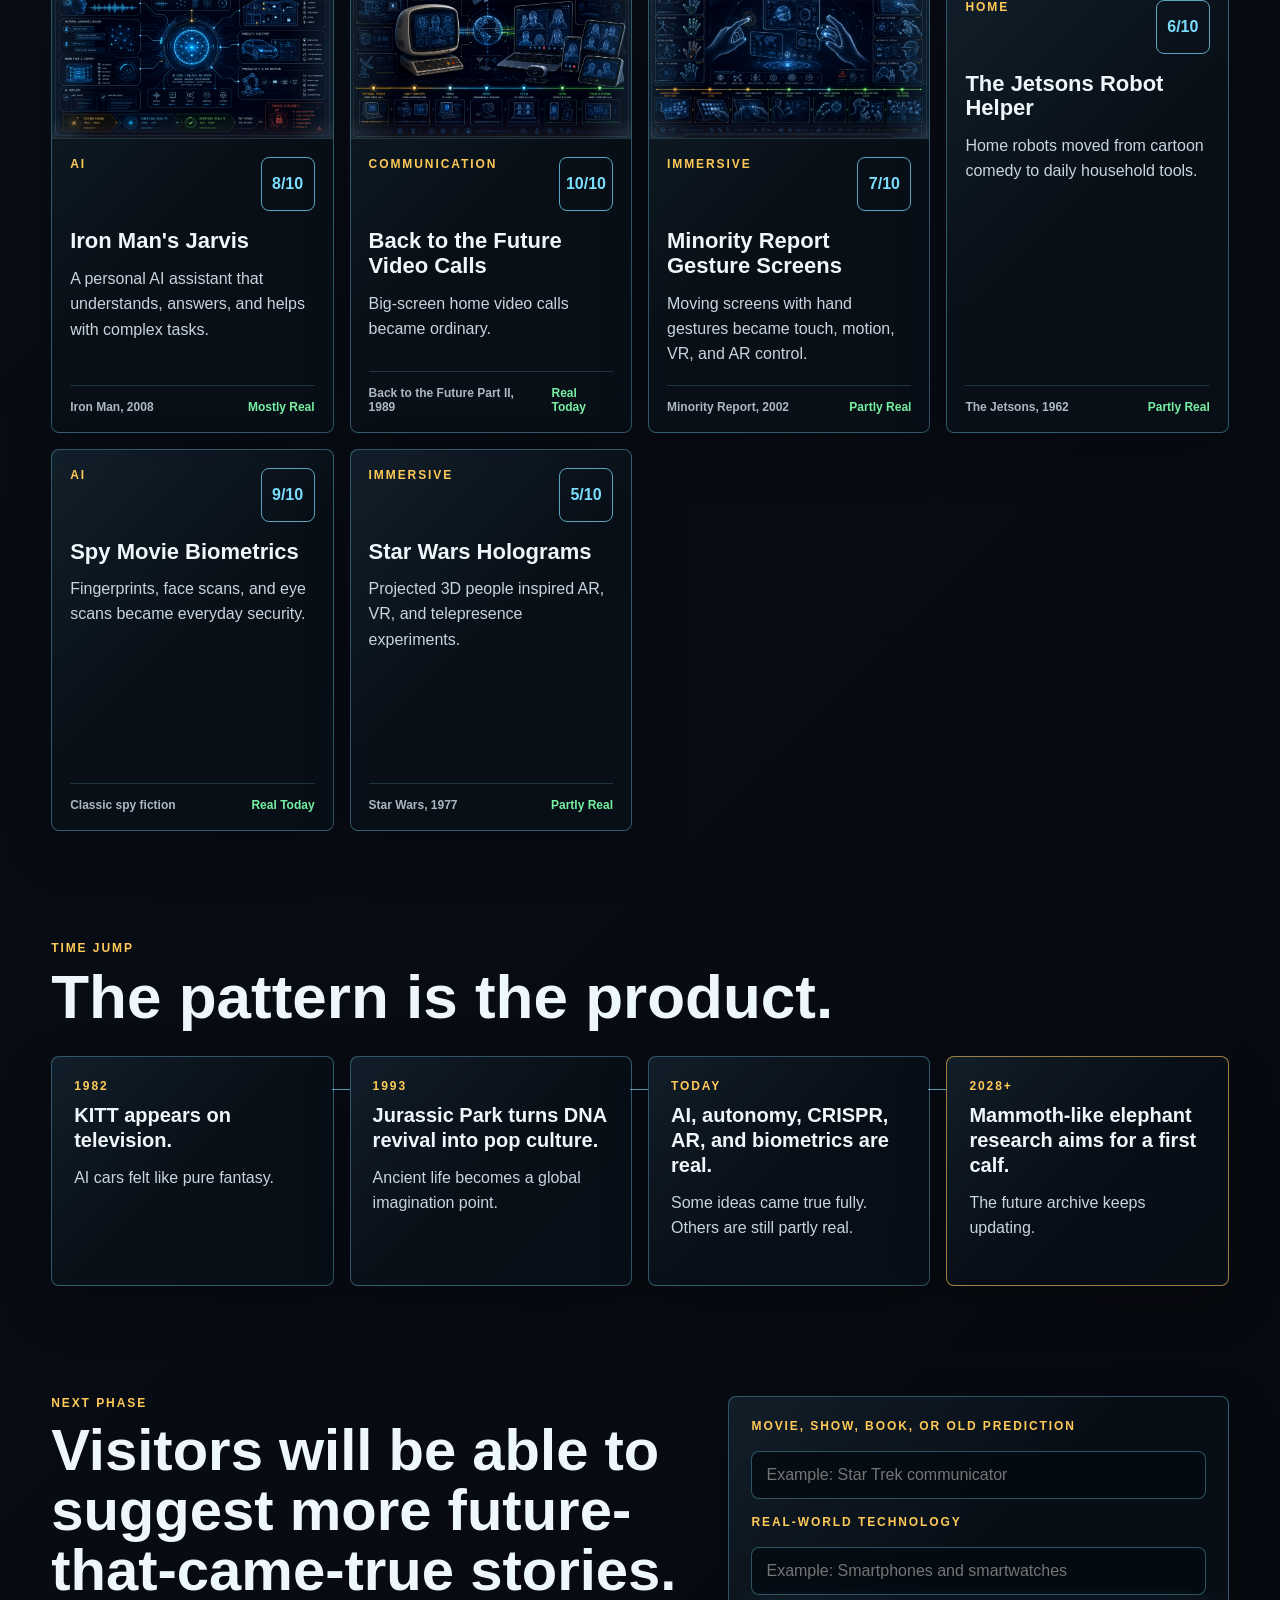
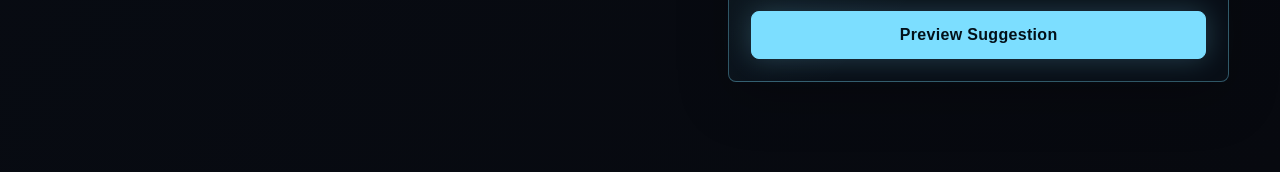
==== commit a23781d5: "Add gesture screen visual feature" ====
--- a/index.html
+++ b/index.html
@@ -271,6 +271,42 @@
           </div>
         </section>
 
+        <section class="visual-file-section" aria-labelledby="gesture-title">
+          <div class="visual-file-image">
+            <img
+              src="assets/gesture-screen-blueprint.jpeg"
+              alt="Gesture screen blueprint with hand tracking, floating interface panels, and AR VR controls"
+              width="1672"
+              height="941">
+            <div class="scan-label top-left">
+              <span>Visual file 006</span>
+              <strong>Gesture screens / spatial UI</strong>
+            </div>
+          </div>
+
+          <div class="visual-file-copy">
+            <p class="eyebrow">Interface jump</p>
+            <h2 id="gesture-title">The floating control wall became touch, motion, and spatial computing.</h2>
+            <p>
+              The cinematic version imagined people moving data through the air with their hands. Reality spread that idea across touchscreens, gesture cameras, AR overlays, VR hand tracking, and motion-controlled interfaces in labs, homes, and headsets.
+            </p>
+            <div class="visual-stats" aria-label="Gesture screen story facts">
+              <div>
+                <span>Status</span>
+                <strong>Partly real</strong>
+              </div>
+              <div>
+                <span>Close score</span>
+                <strong>7/10</strong>
+              </div>
+              <div>
+                <span>Reality check</span>
+                <strong>Useful, not universal</strong>
+              </div>
+            </div>
+          </div>
+        </section>
+
         <section id="archive" class="archive-section" aria-labelledby="archive-title">
           <div class="section-heading">
             <p class="eyebrow">Open archive</p>
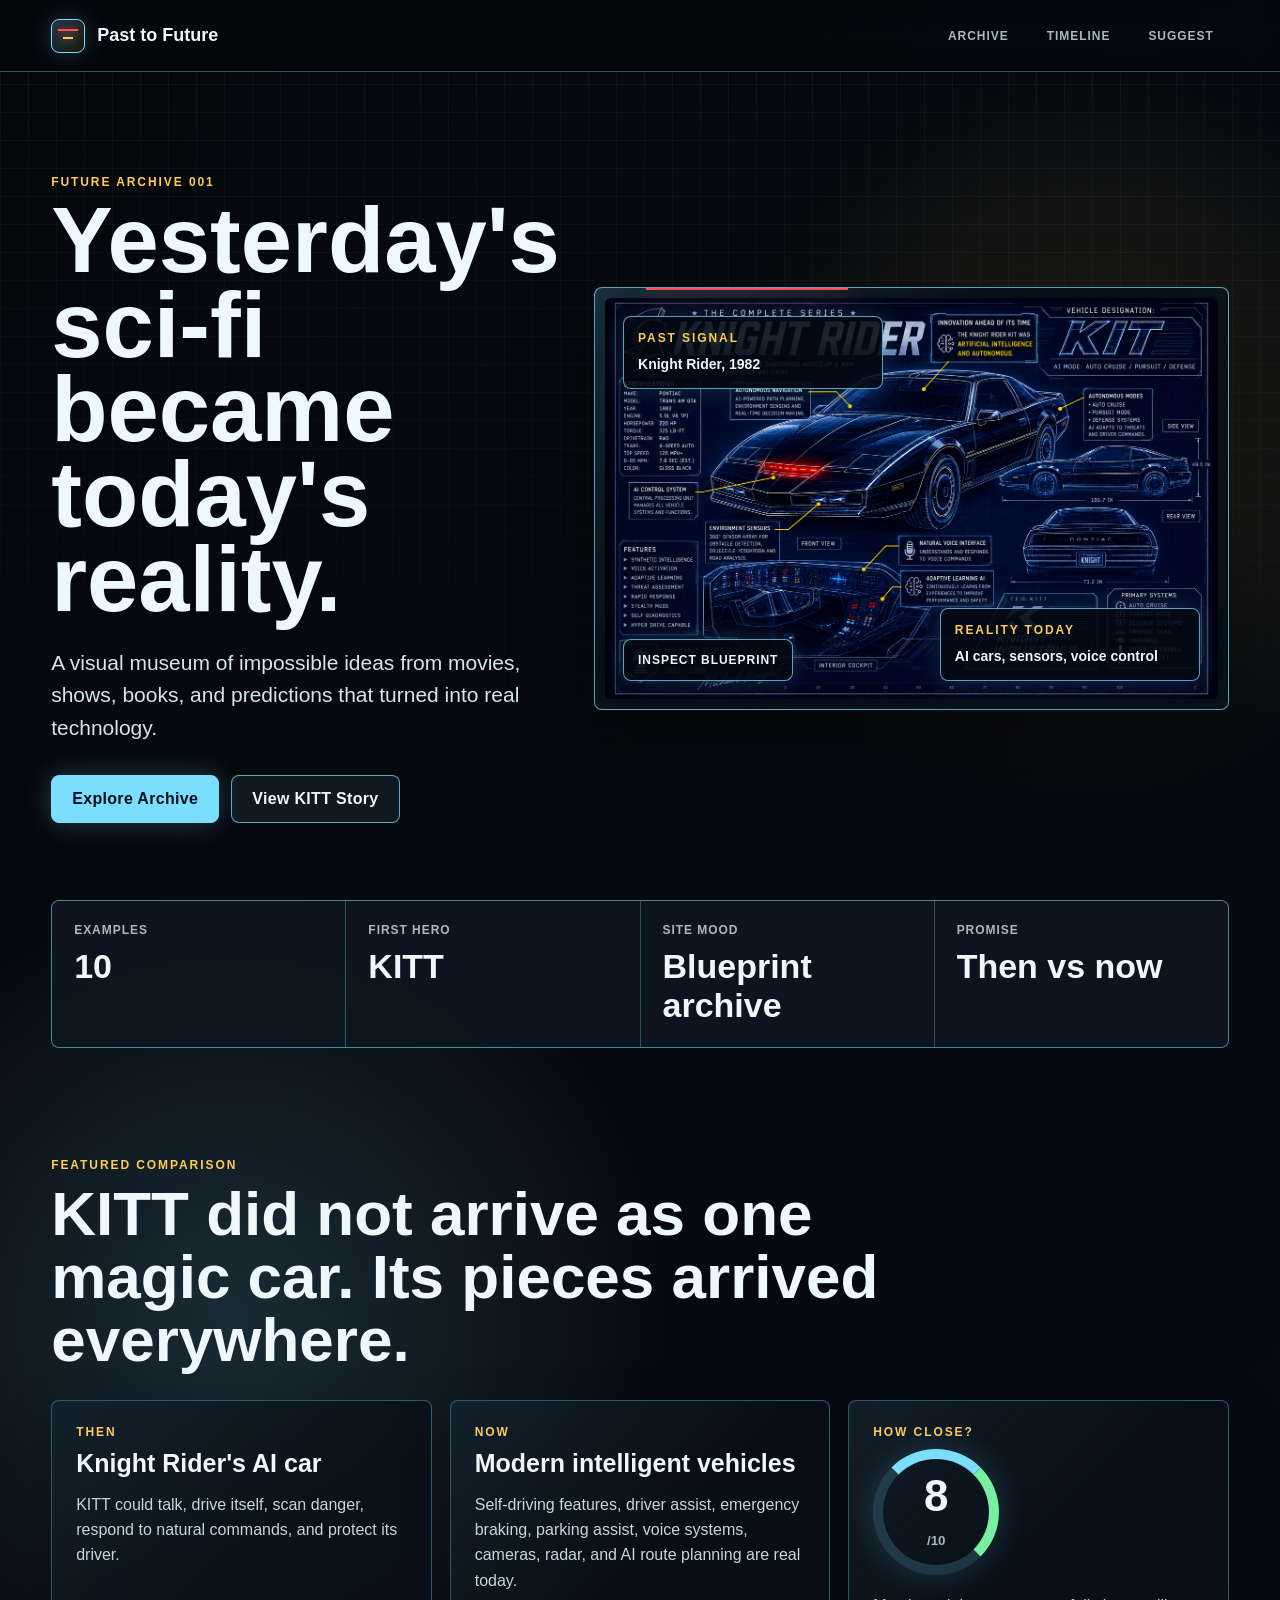
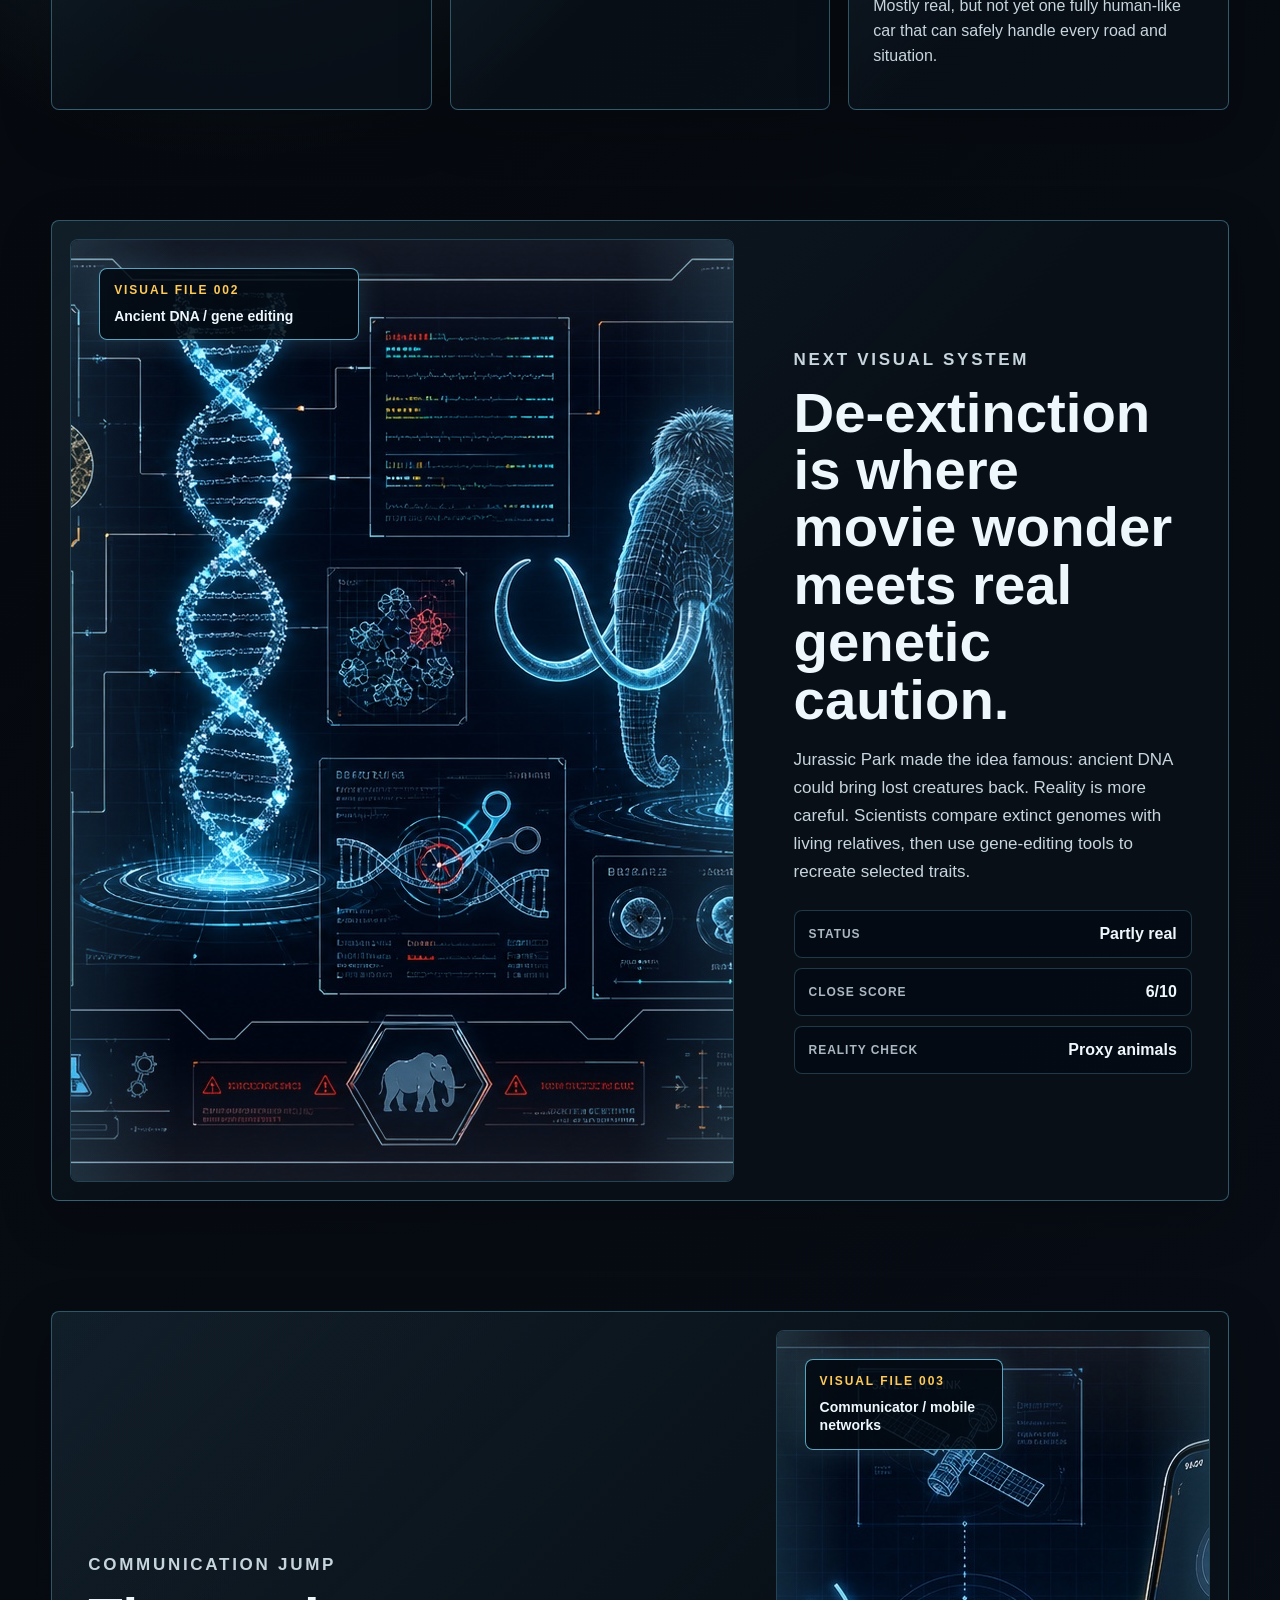
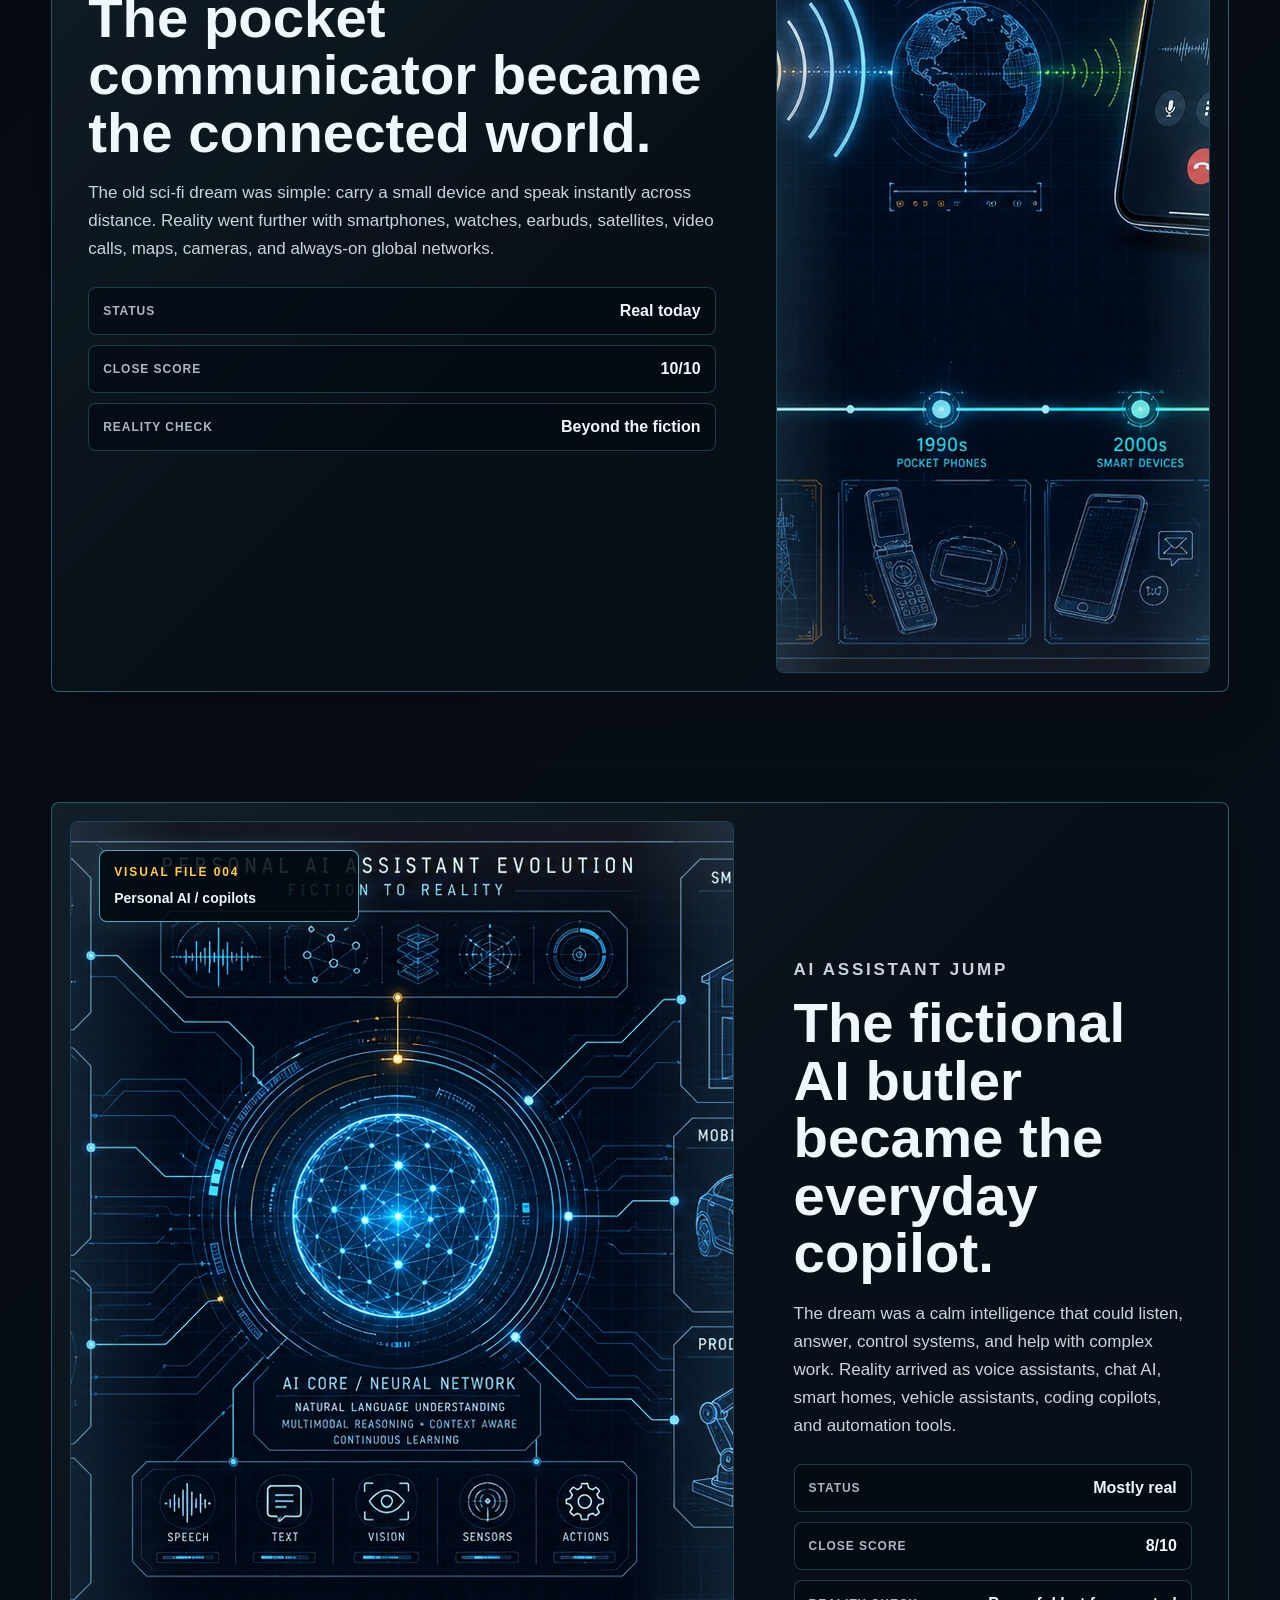
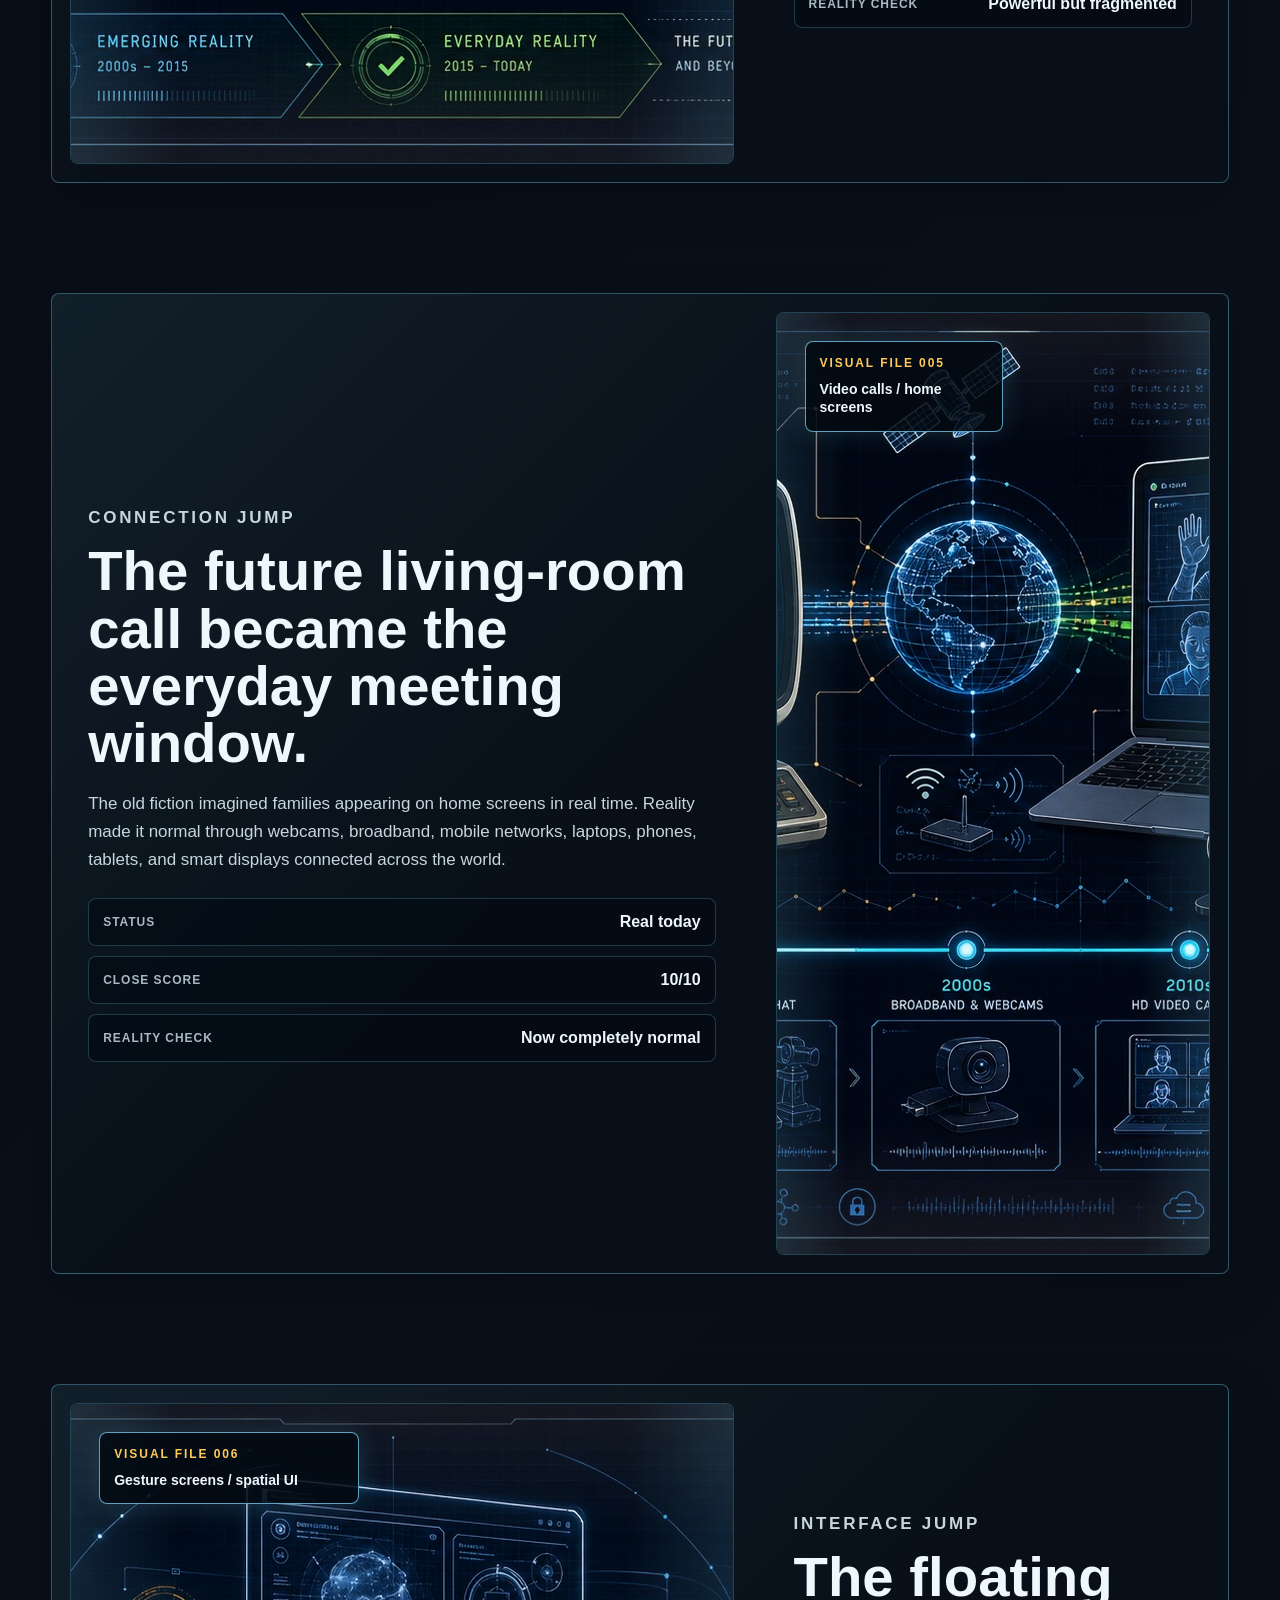
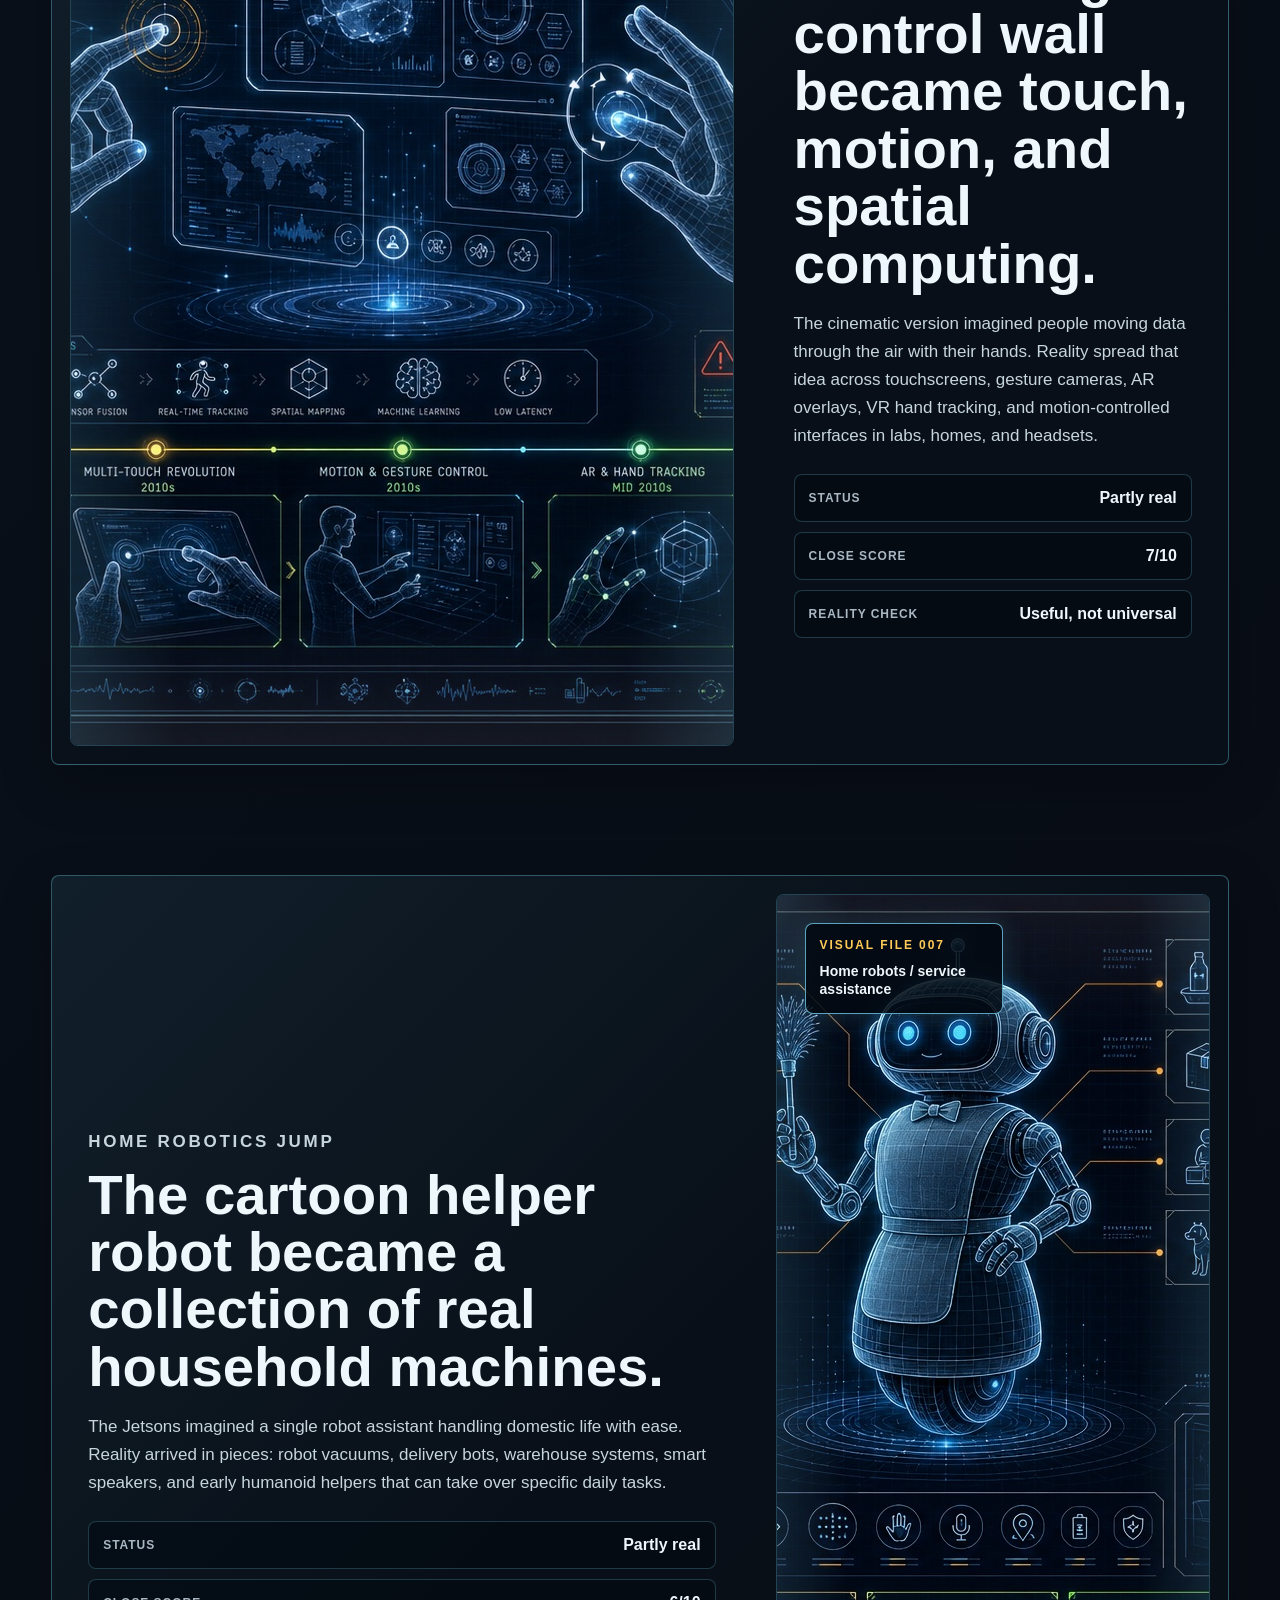
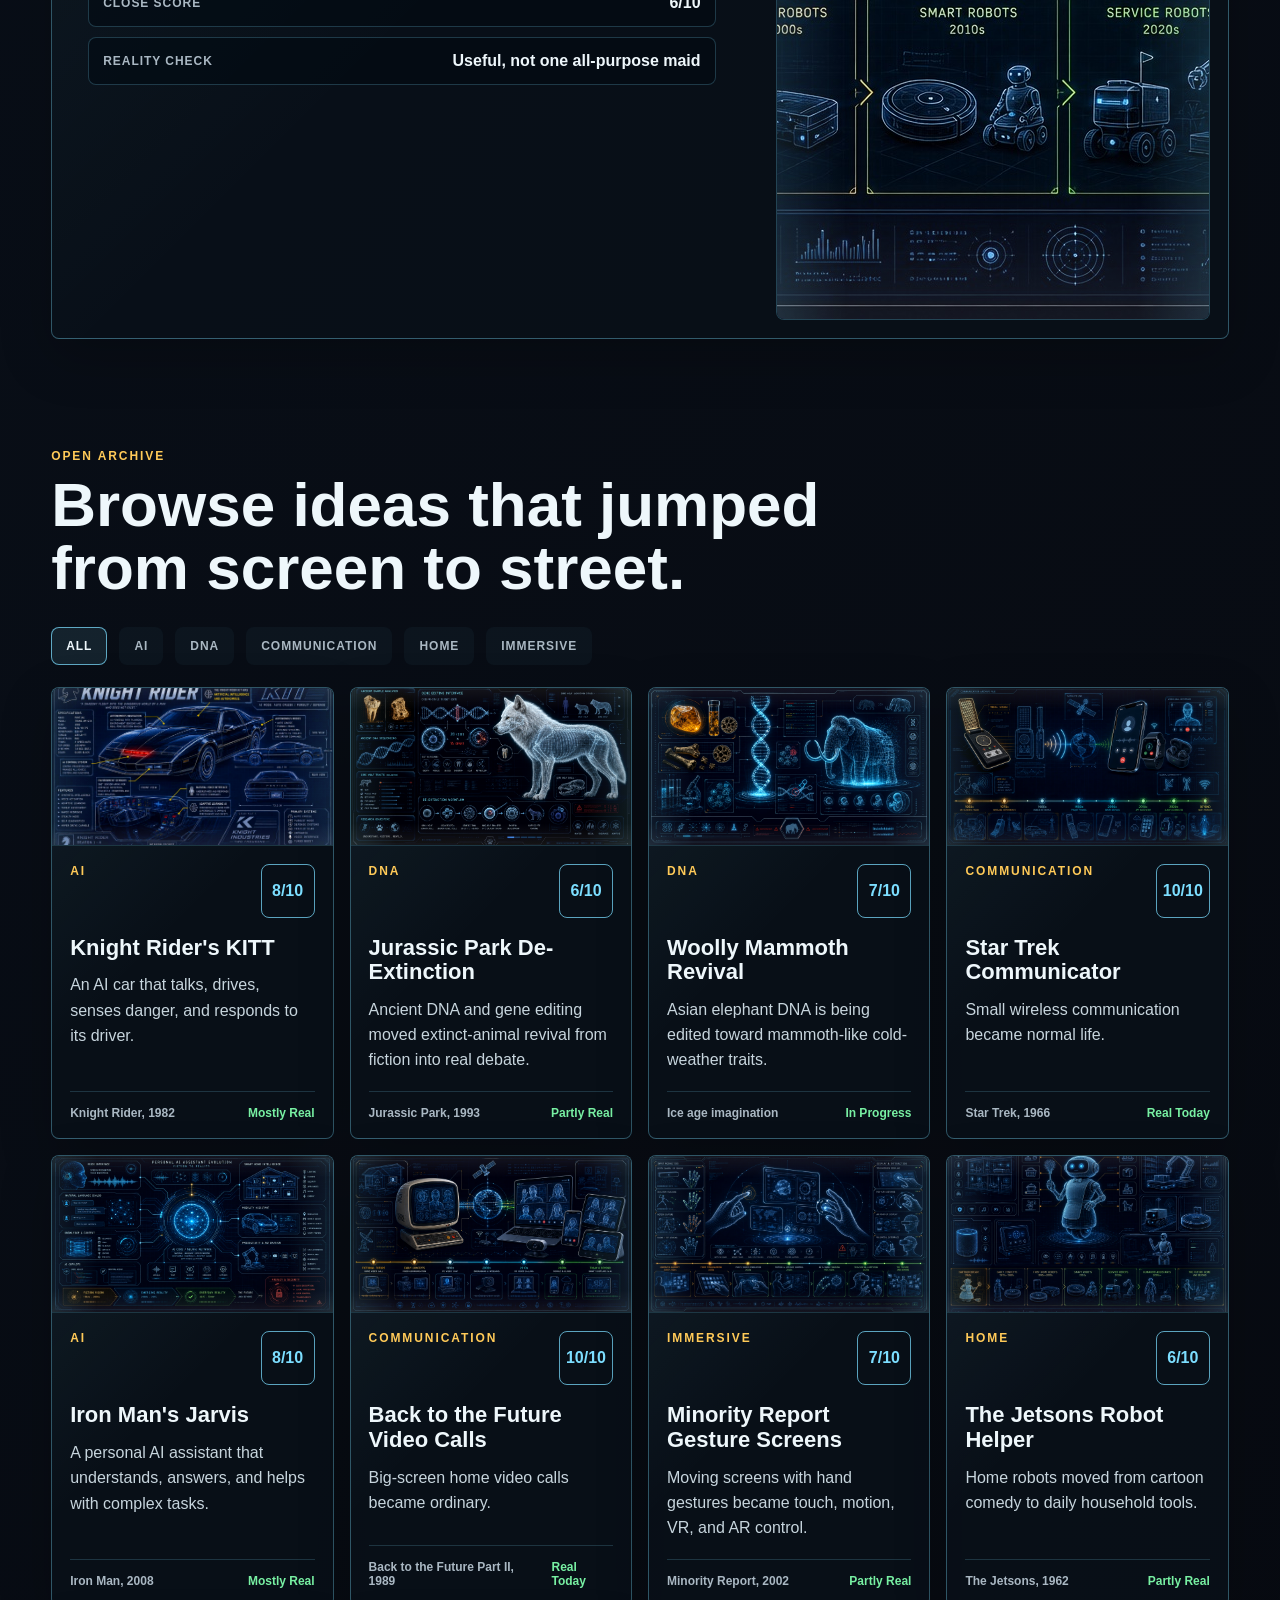
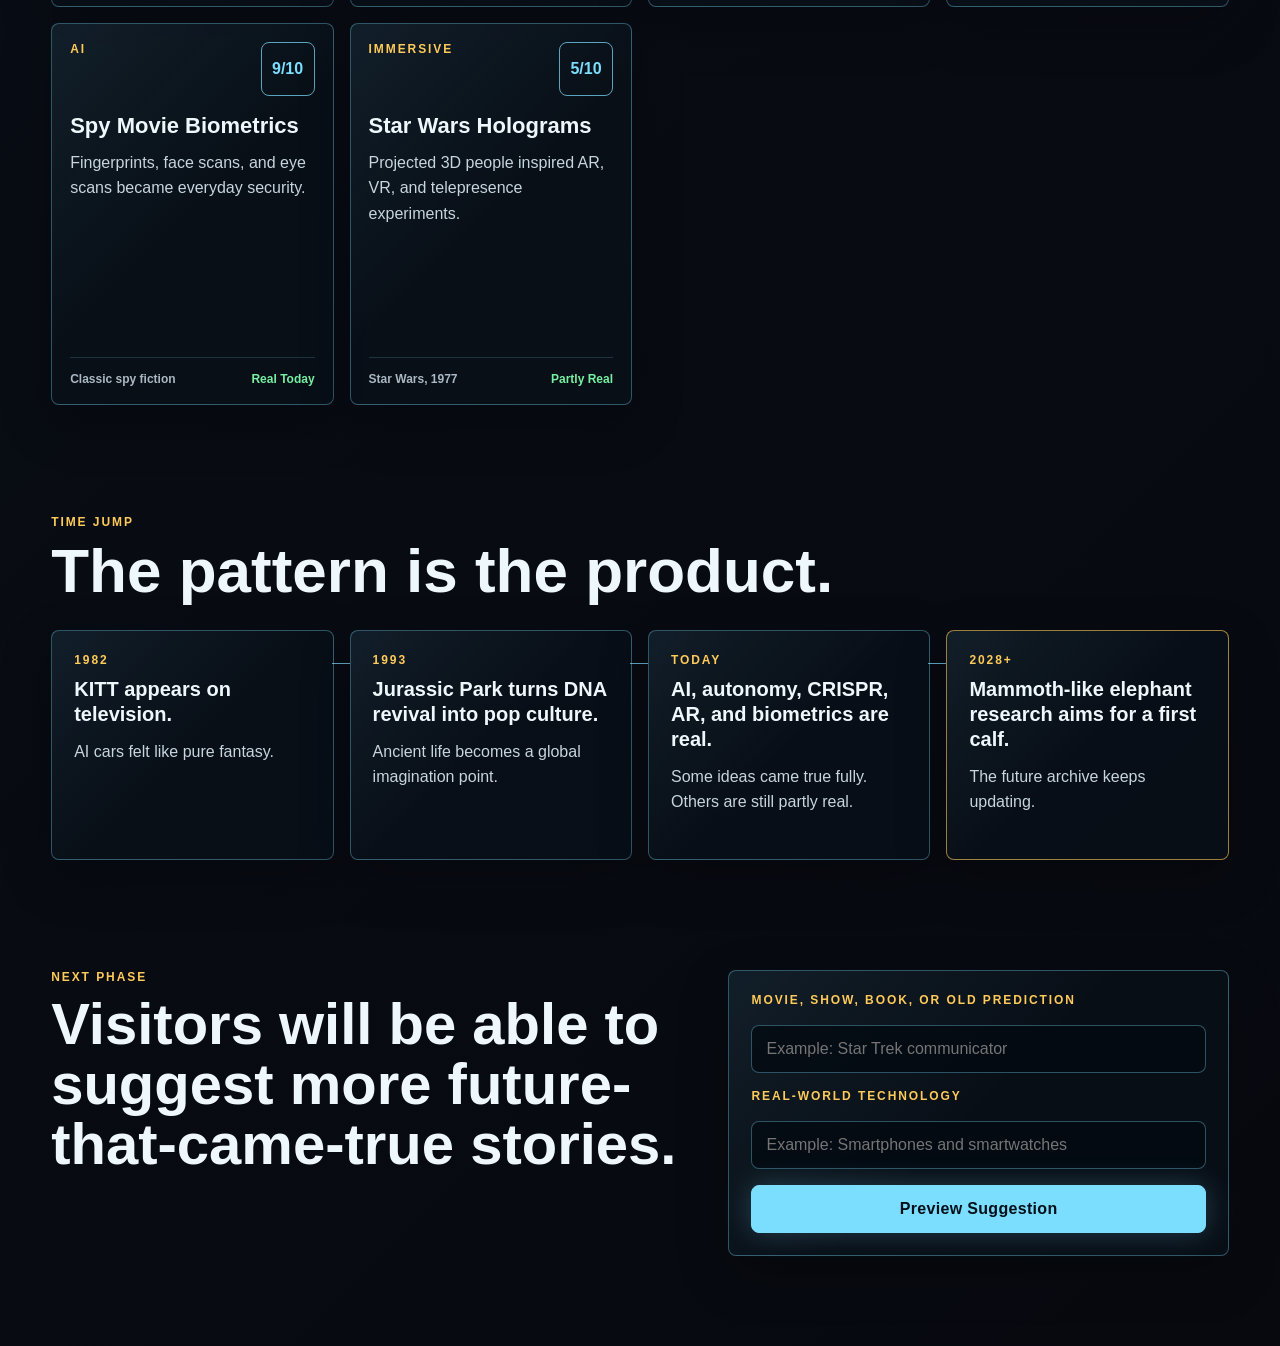
==== commit 7aa75a27: "Add robot helper visual feature" ====
--- a/index.html
+++ b/index.html
@@ -307,6 +307,42 @@
           </div>
         </section>
 
+        <section class="visual-file-section visual-file-section-alt" aria-labelledby="robot-helper-title">
+          <div class="visual-file-image">
+            <img
+              src="assets/robot-helper-blueprint.jpeg"
+              alt="Household robot helper blueprint with domestic assistant, vacuum bot, delivery robot, and smart home task panels"
+              width="1536"
+              height="1024">
+            <div class="scan-label top-left">
+              <span>Visual file 007</span>
+              <strong>Home robots / service assistance</strong>
+            </div>
+          </div>
+
+          <div class="visual-file-copy">
+            <p class="eyebrow">Home robotics jump</p>
+            <h2 id="robot-helper-title">The cartoon helper robot became a collection of real household machines.</h2>
+            <p>
+              The Jetsons imagined a single robot assistant handling domestic life with ease. Reality arrived in pieces: robot vacuums, delivery bots, warehouse systems, smart speakers, and early humanoid helpers that can take over specific daily tasks.
+            </p>
+            <div class="visual-stats" aria-label="Robot helper story facts">
+              <div>
+                <span>Status</span>
+                <strong>Partly real</strong>
+              </div>
+              <div>
+                <span>Close score</span>
+                <strong>6/10</strong>
+              </div>
+              <div>
+                <span>Reality check</span>
+                <strong>Useful, not one all-purpose maid</strong>
+              </div>
+            </div>
+          </div>
+        </section>
+
         <section id="archive" class="archive-section" aria-labelledby="archive-title">
           <div class="section-heading">
             <p class="eyebrow">Open archive</p>
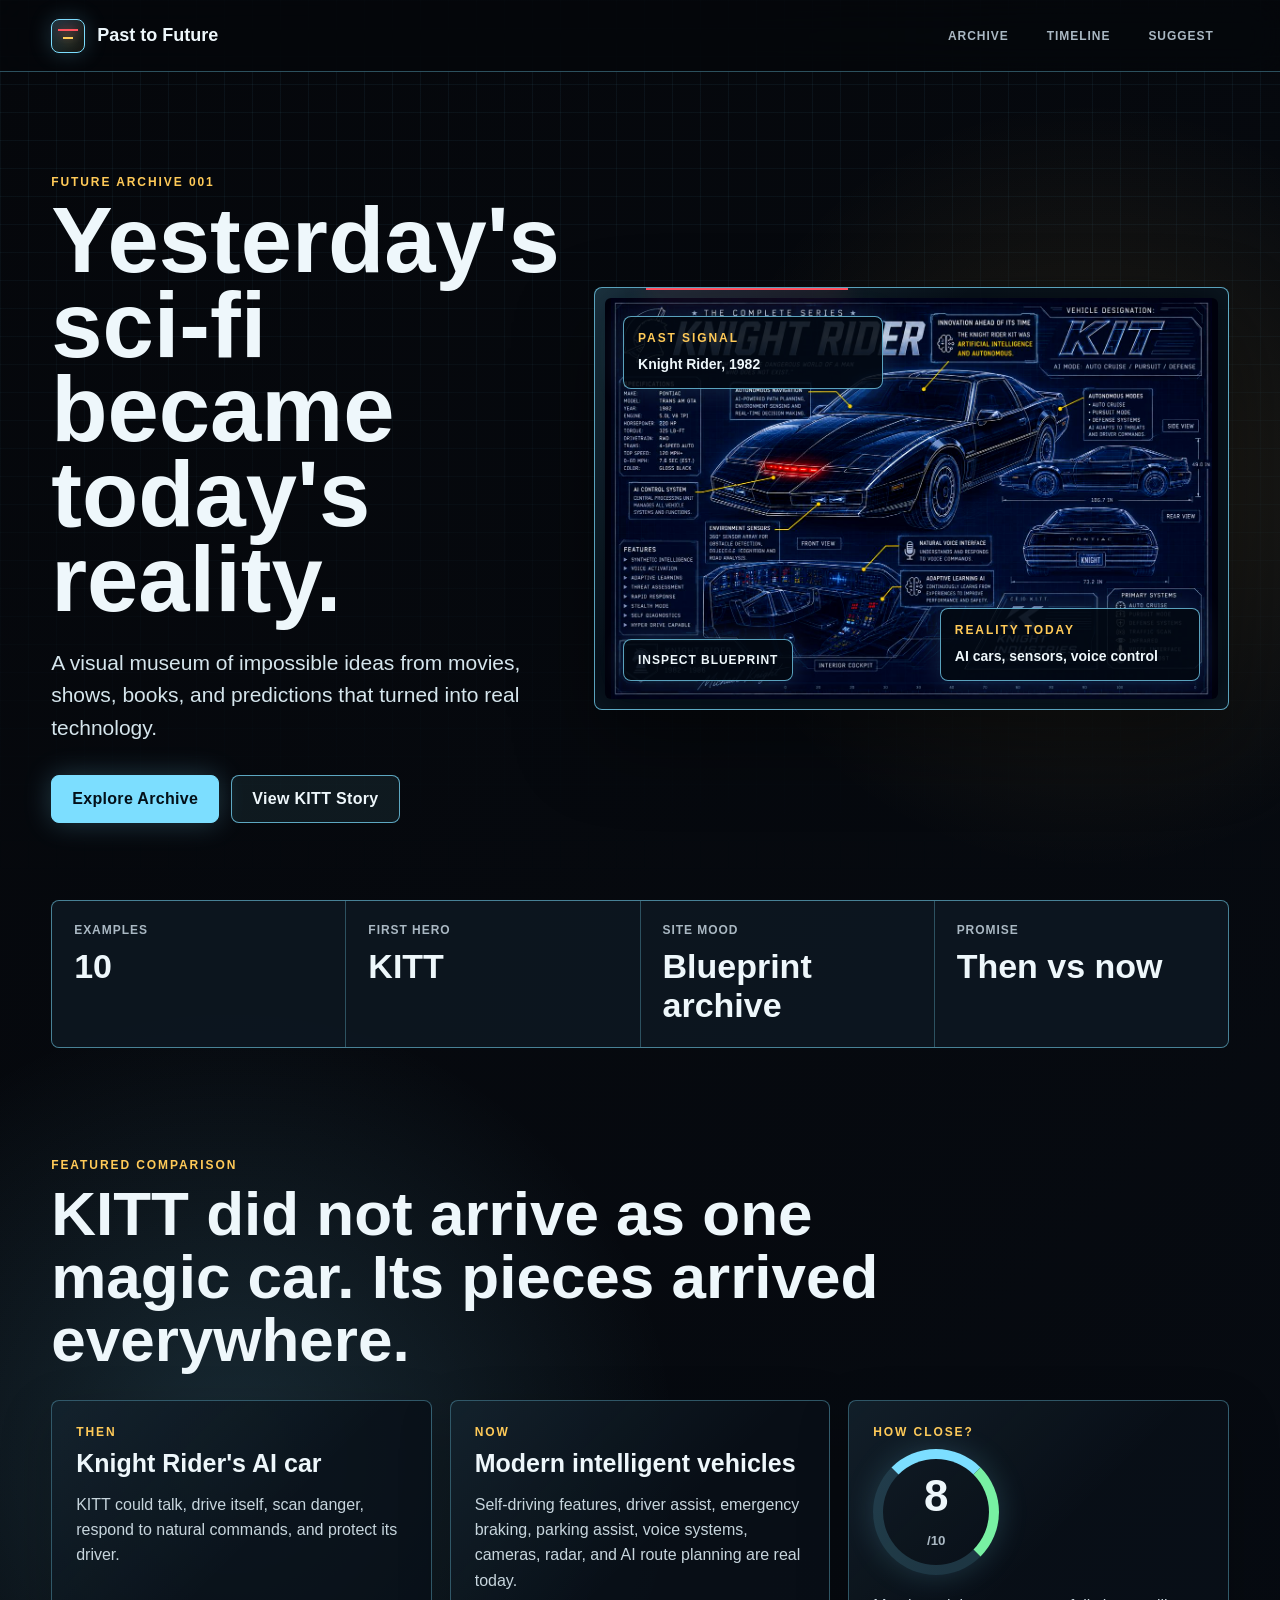
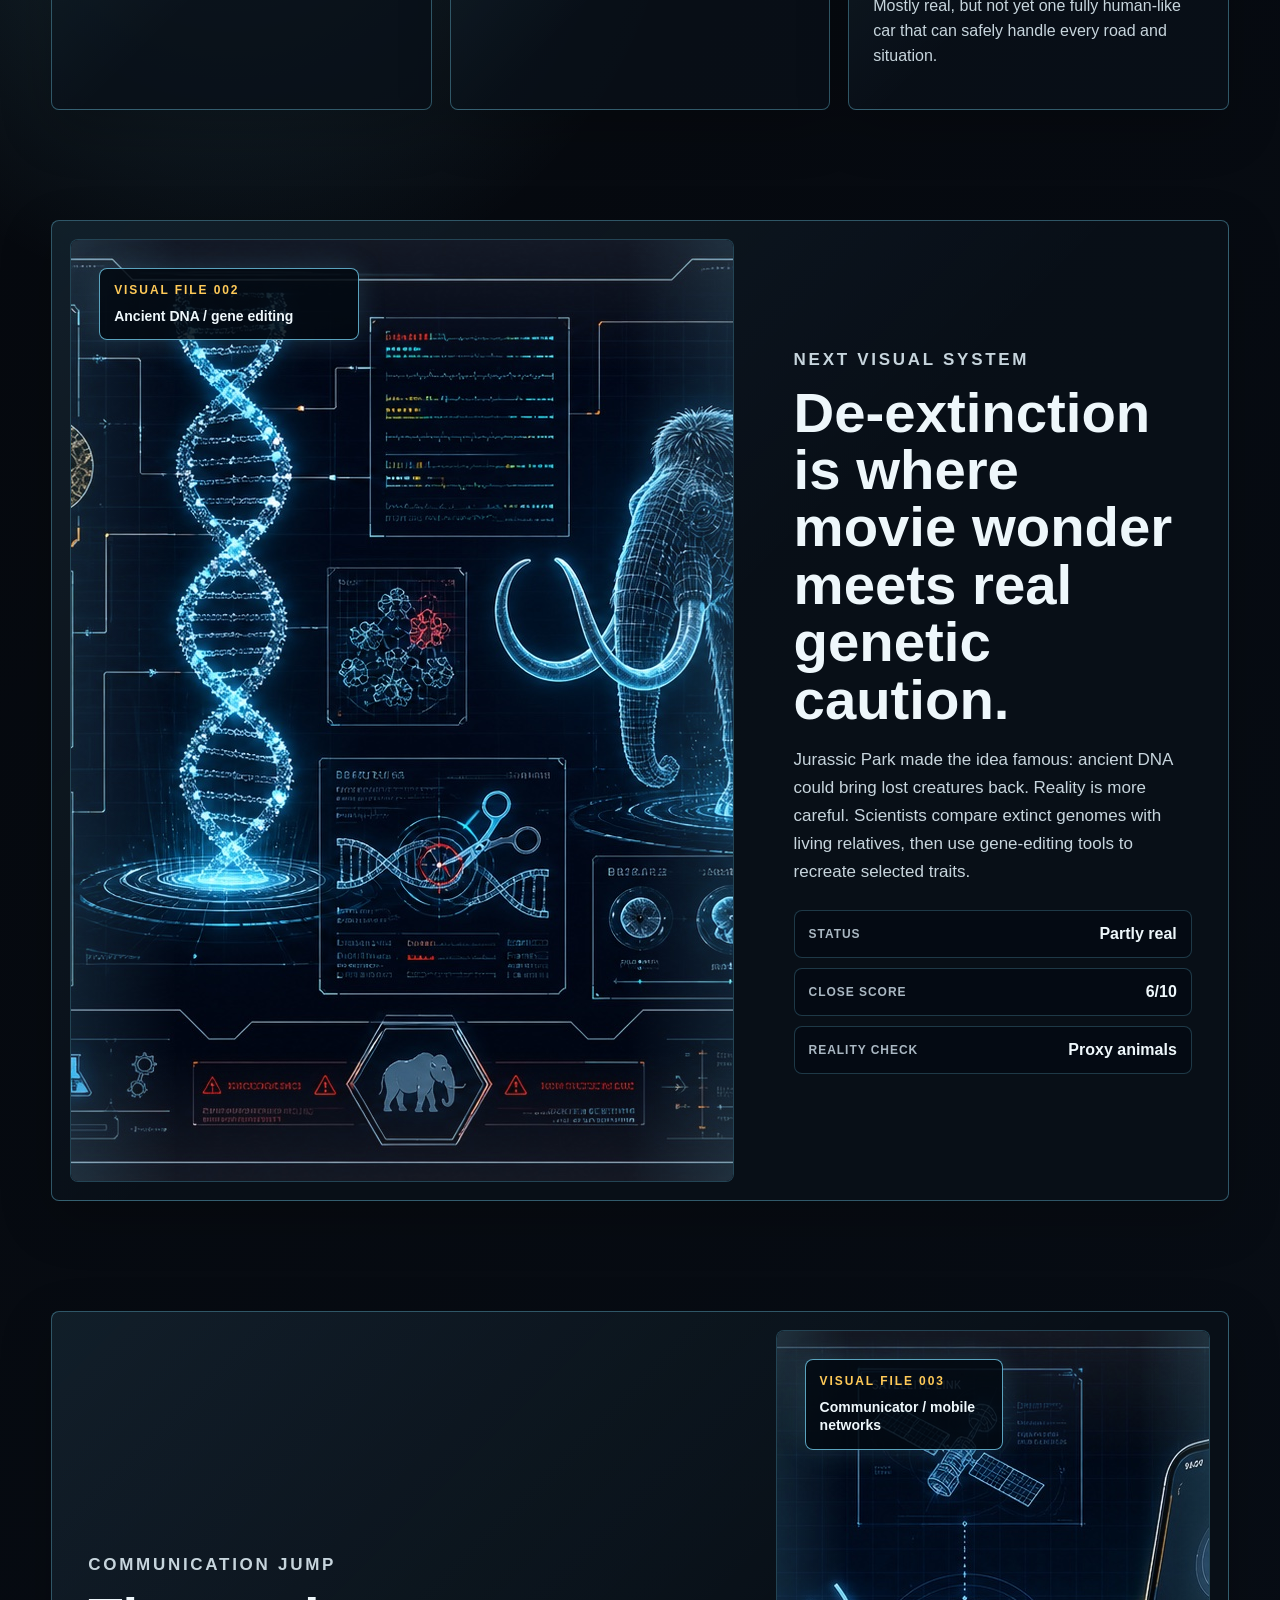
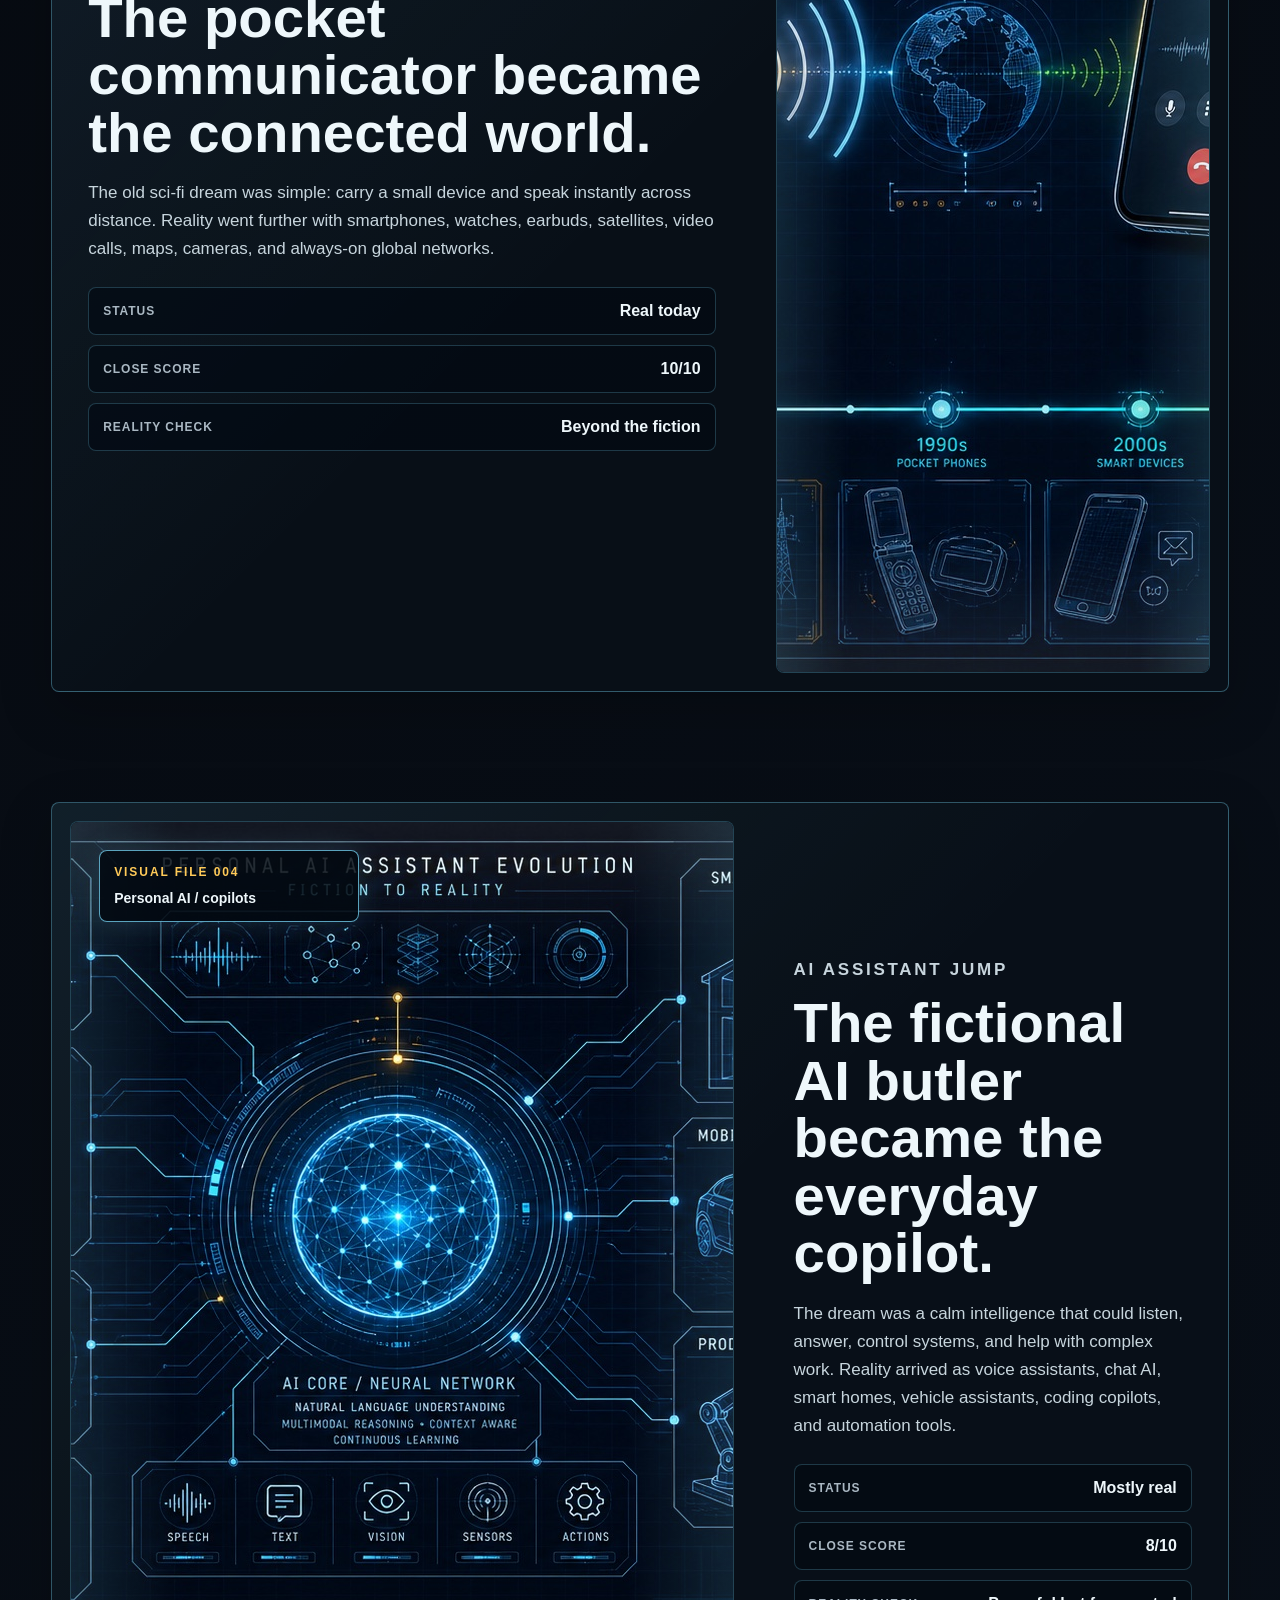
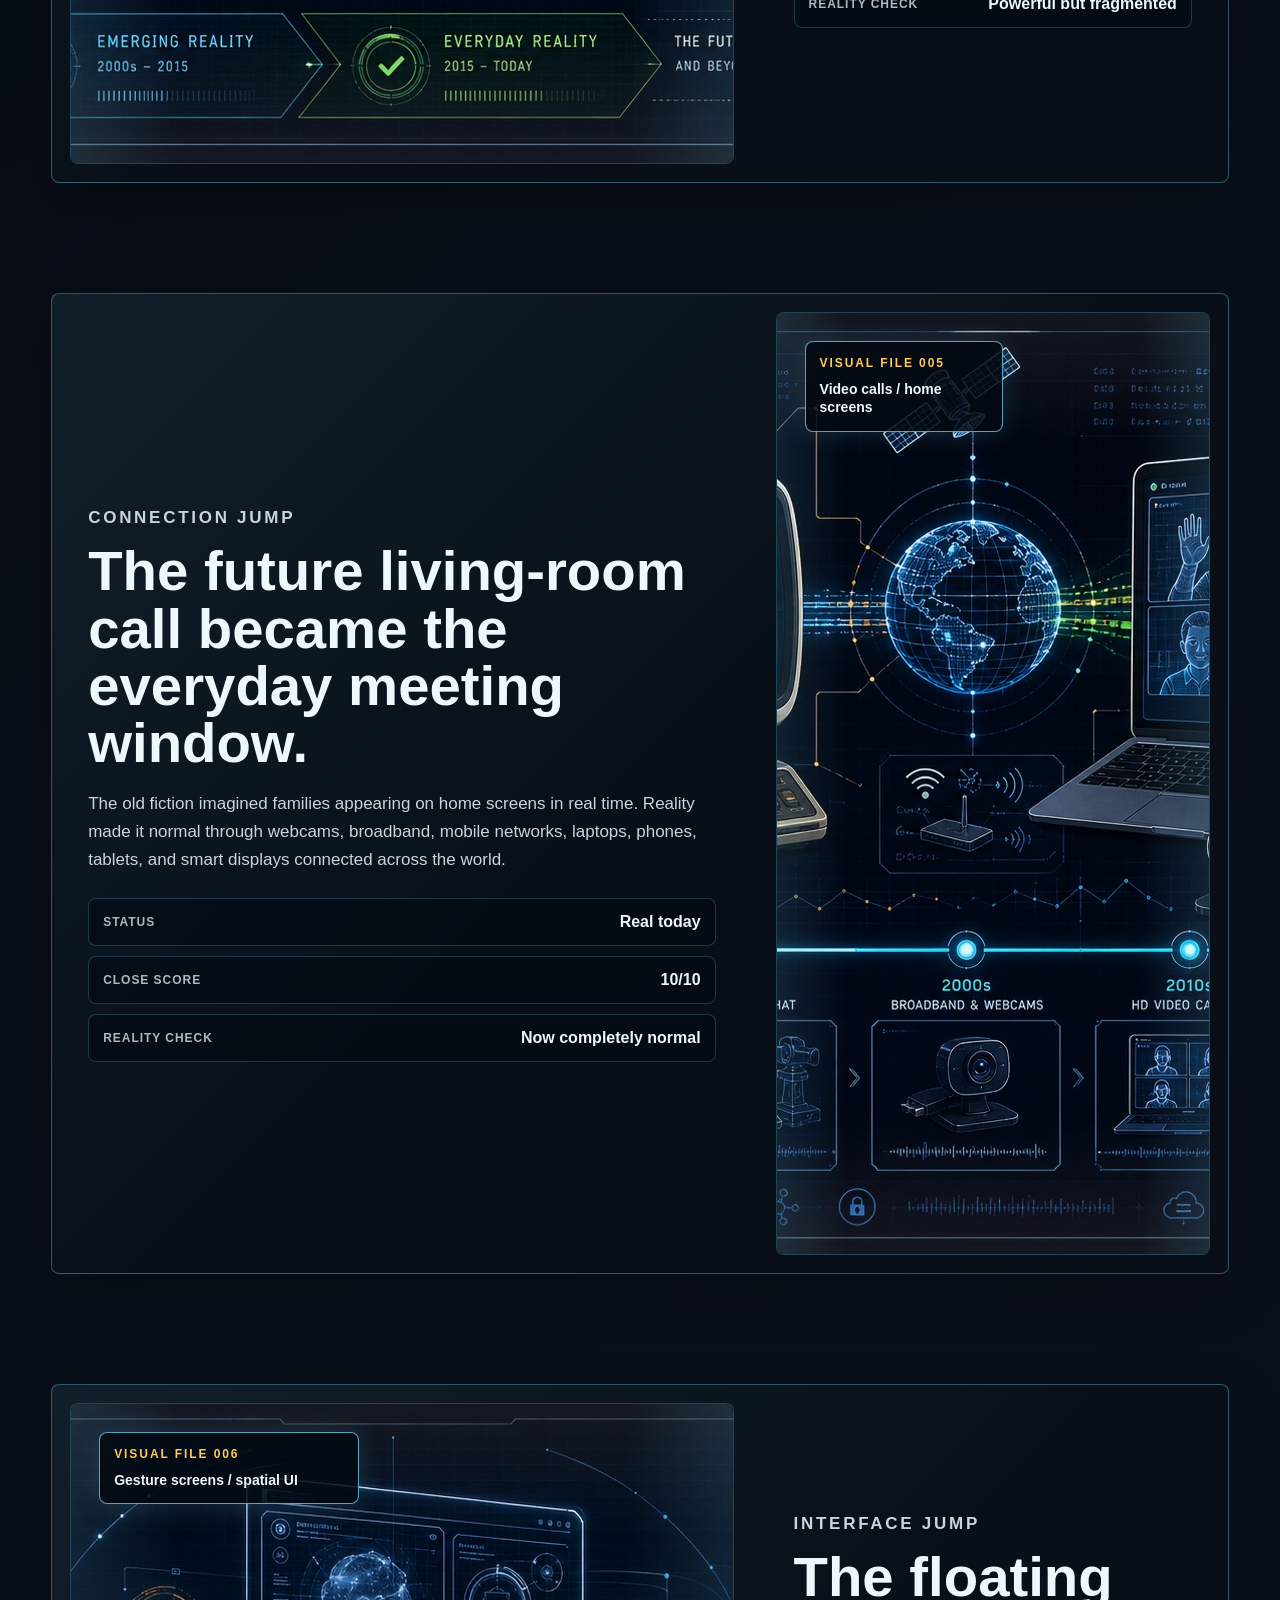
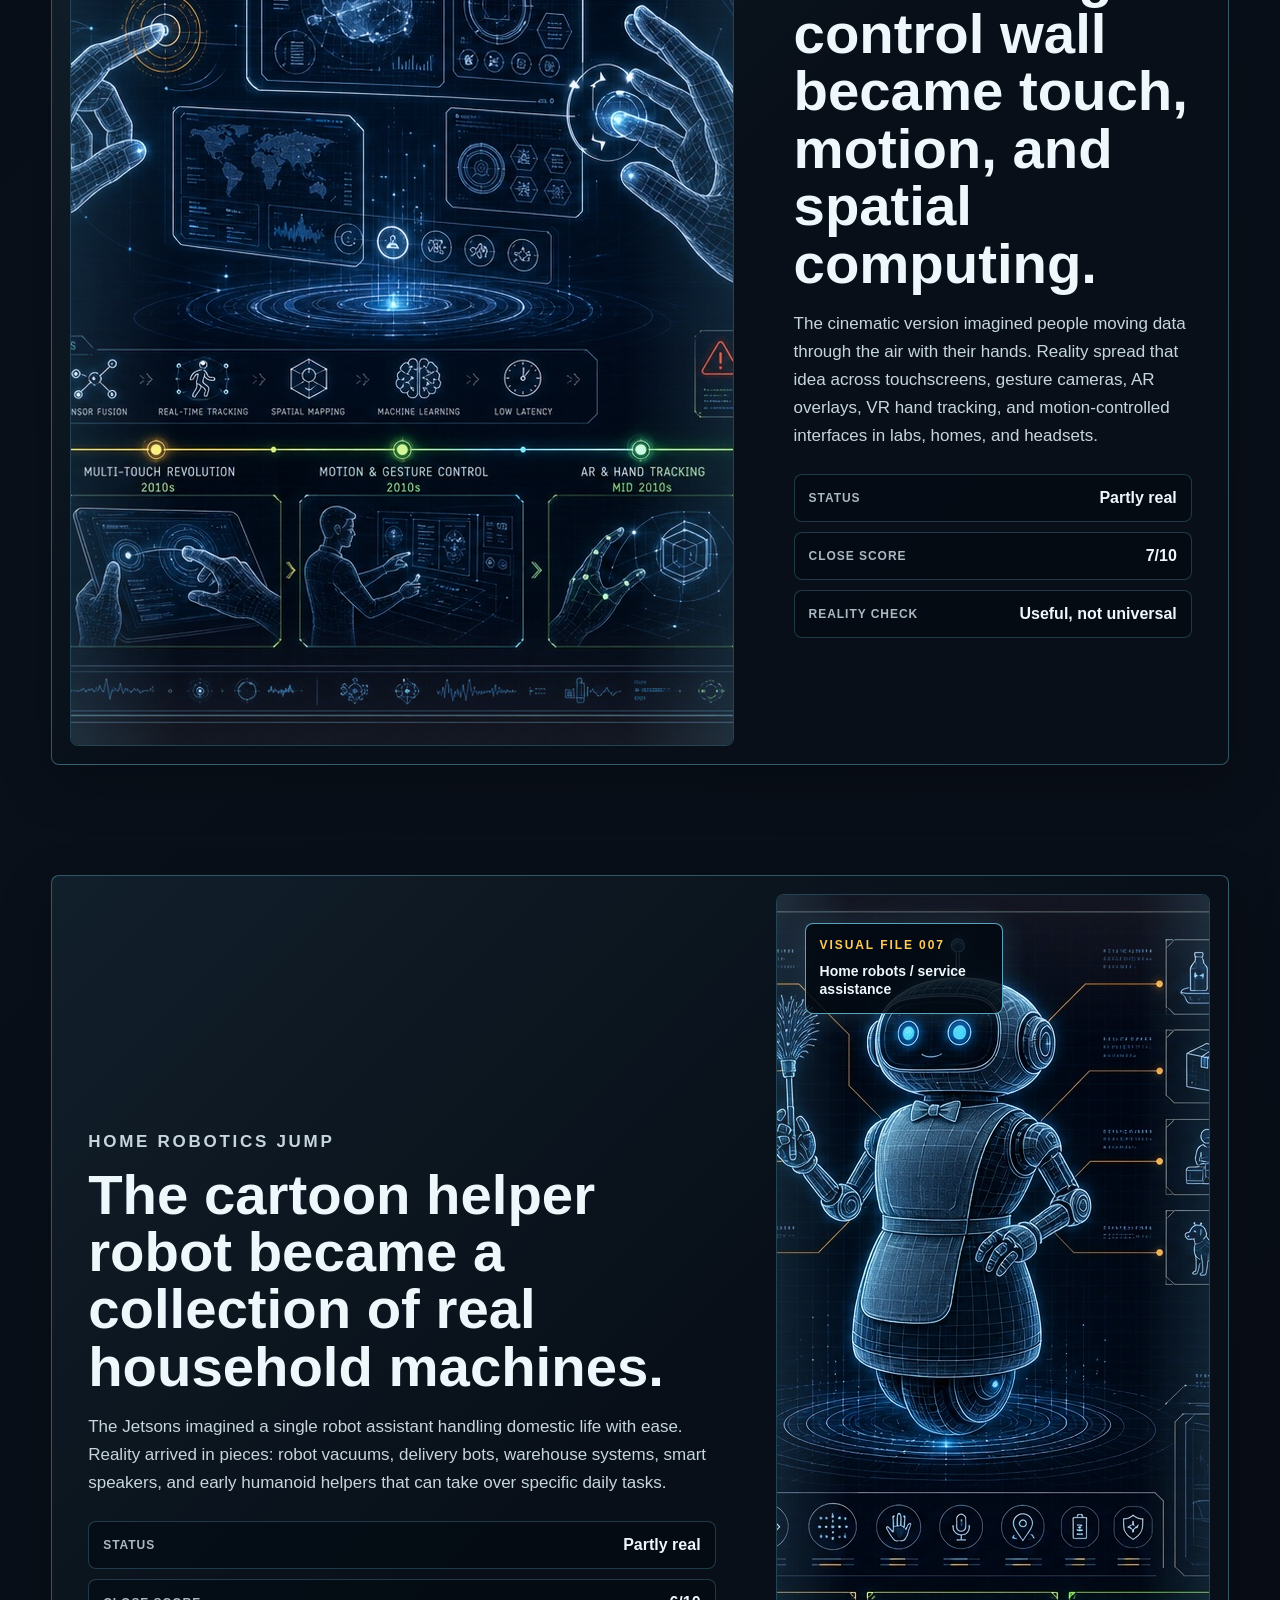
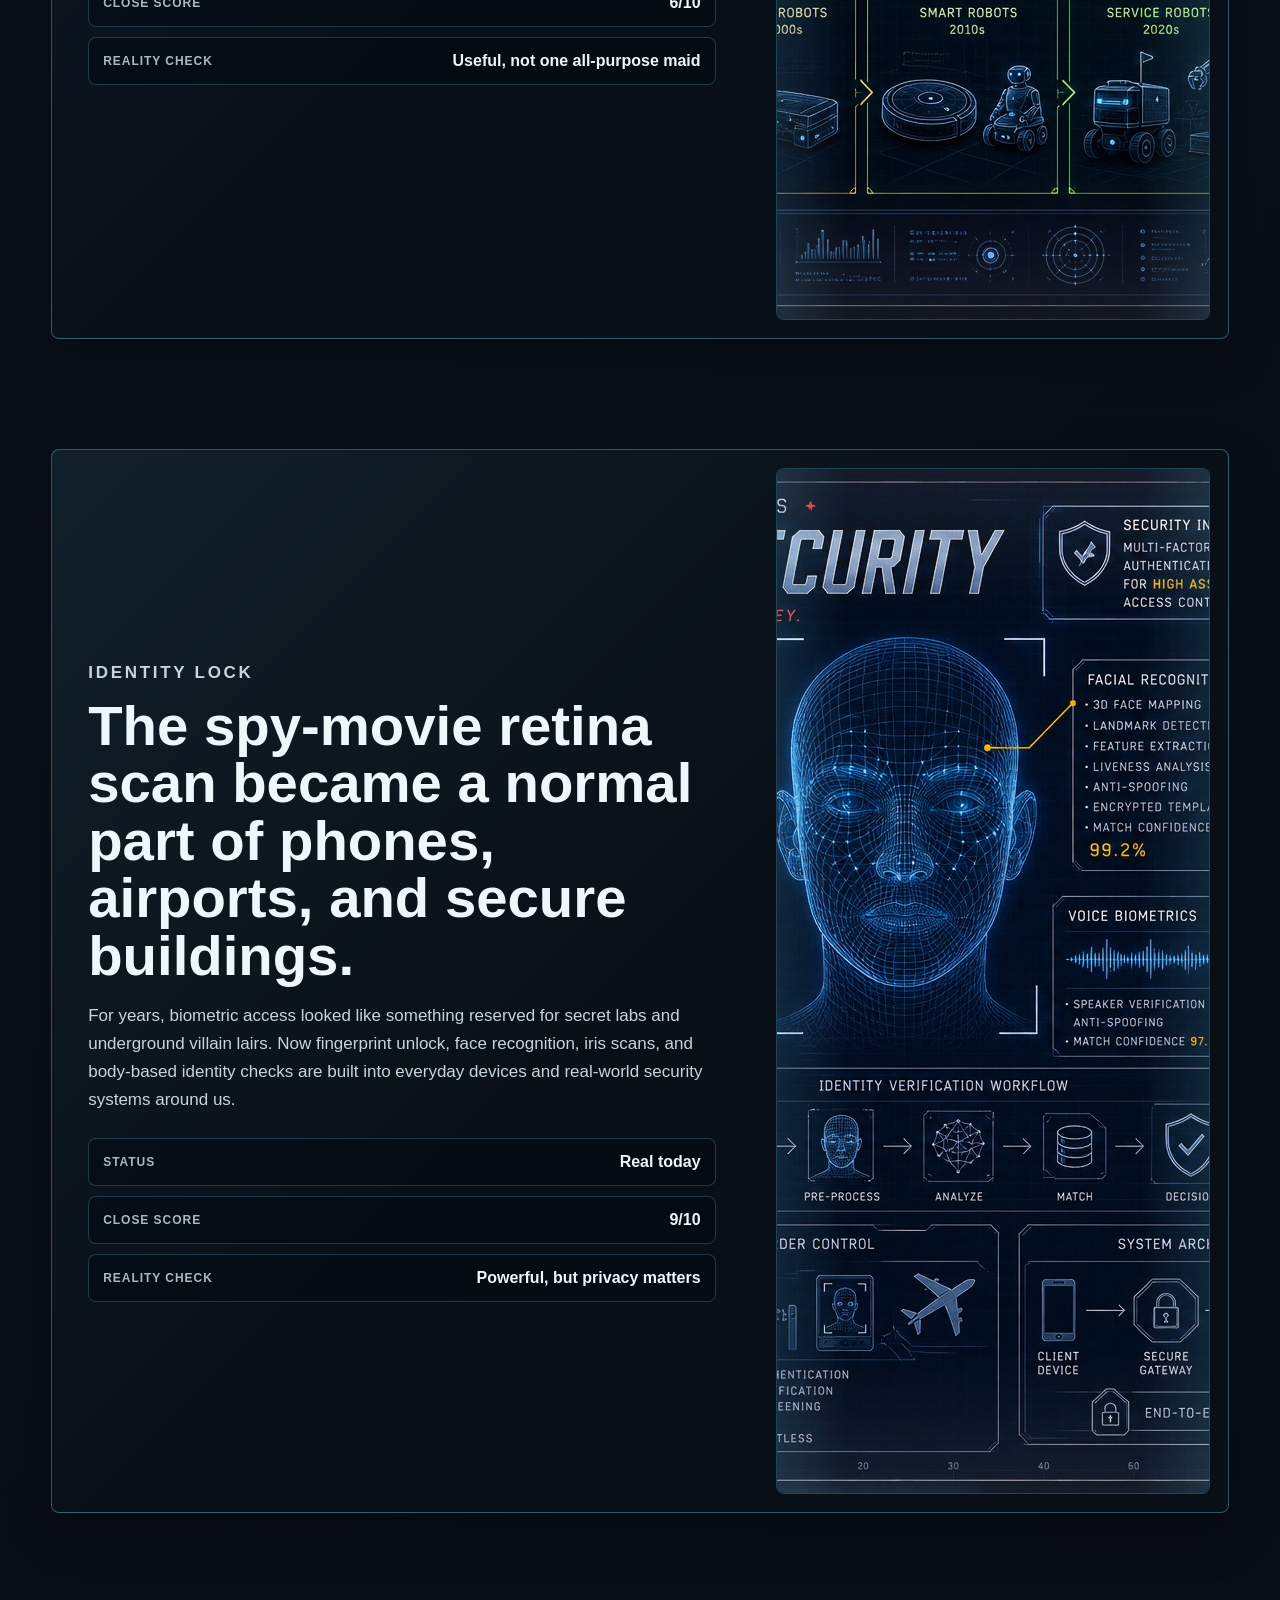
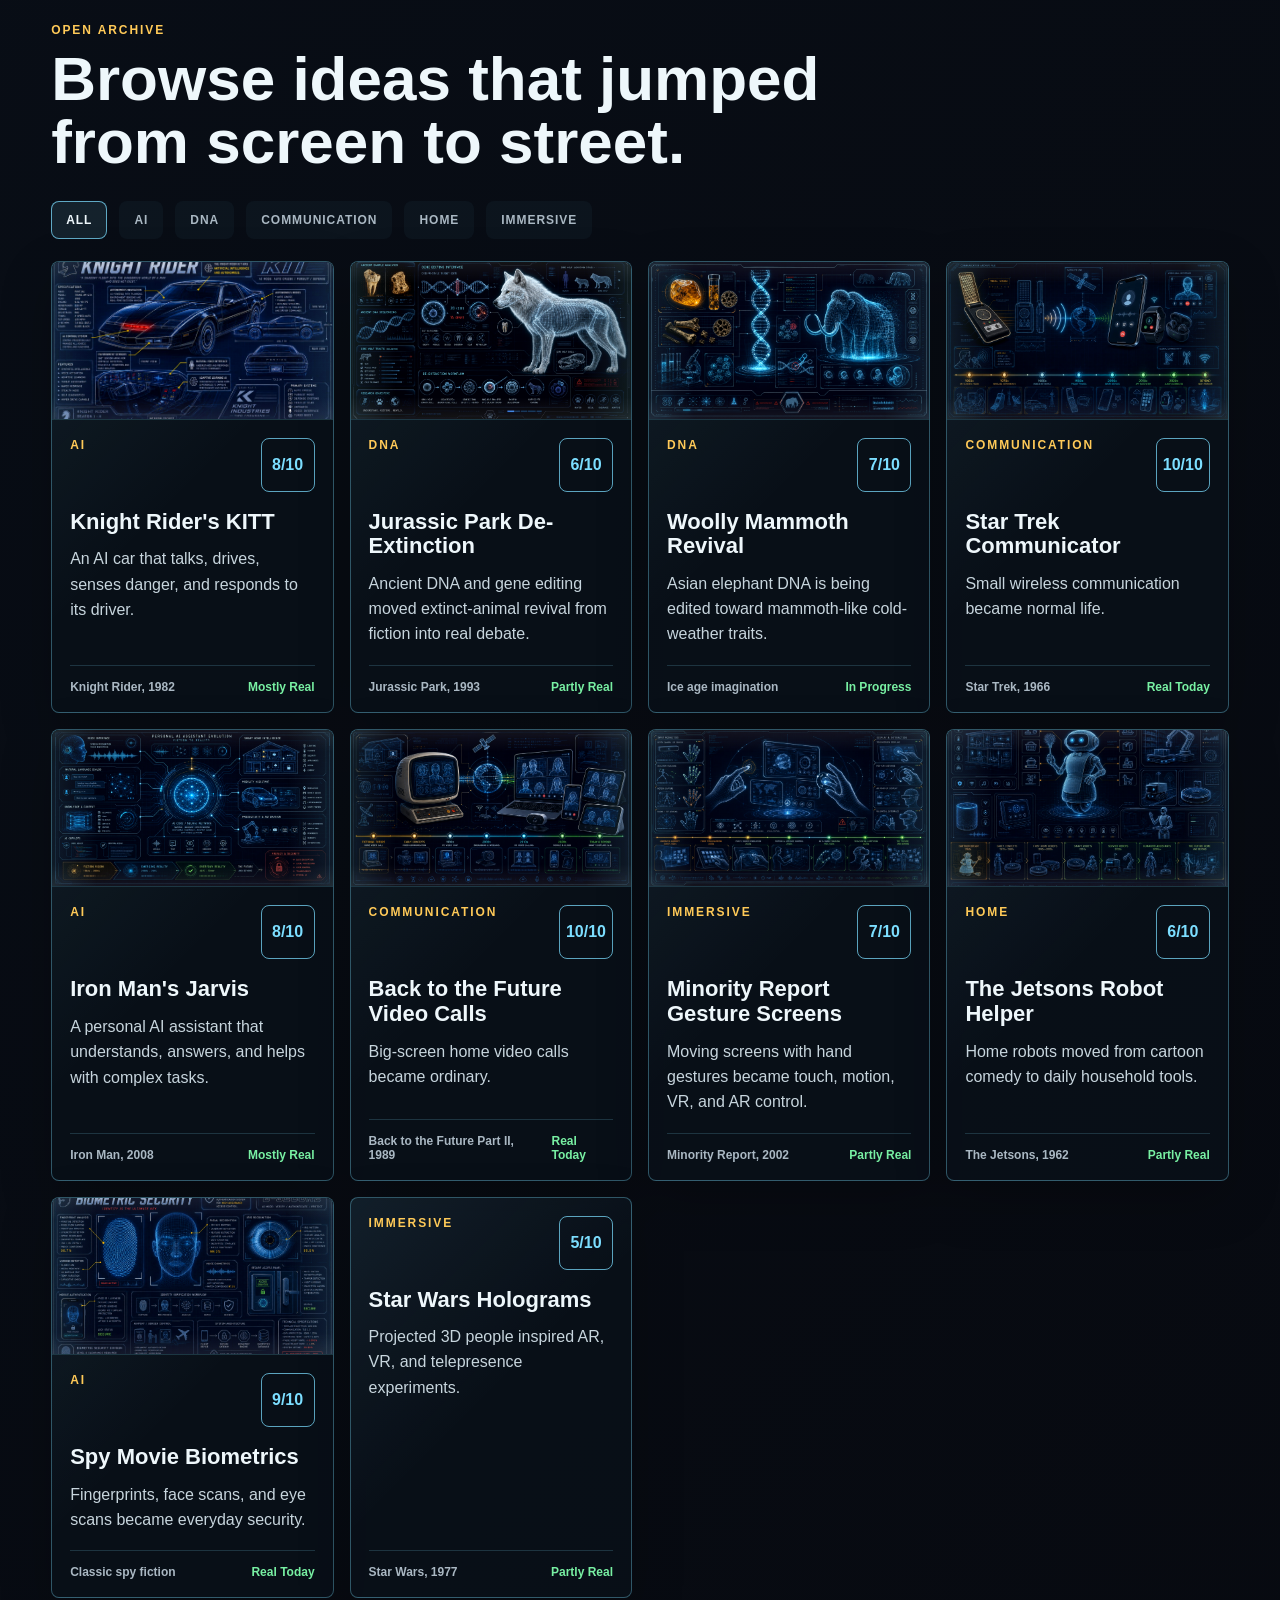
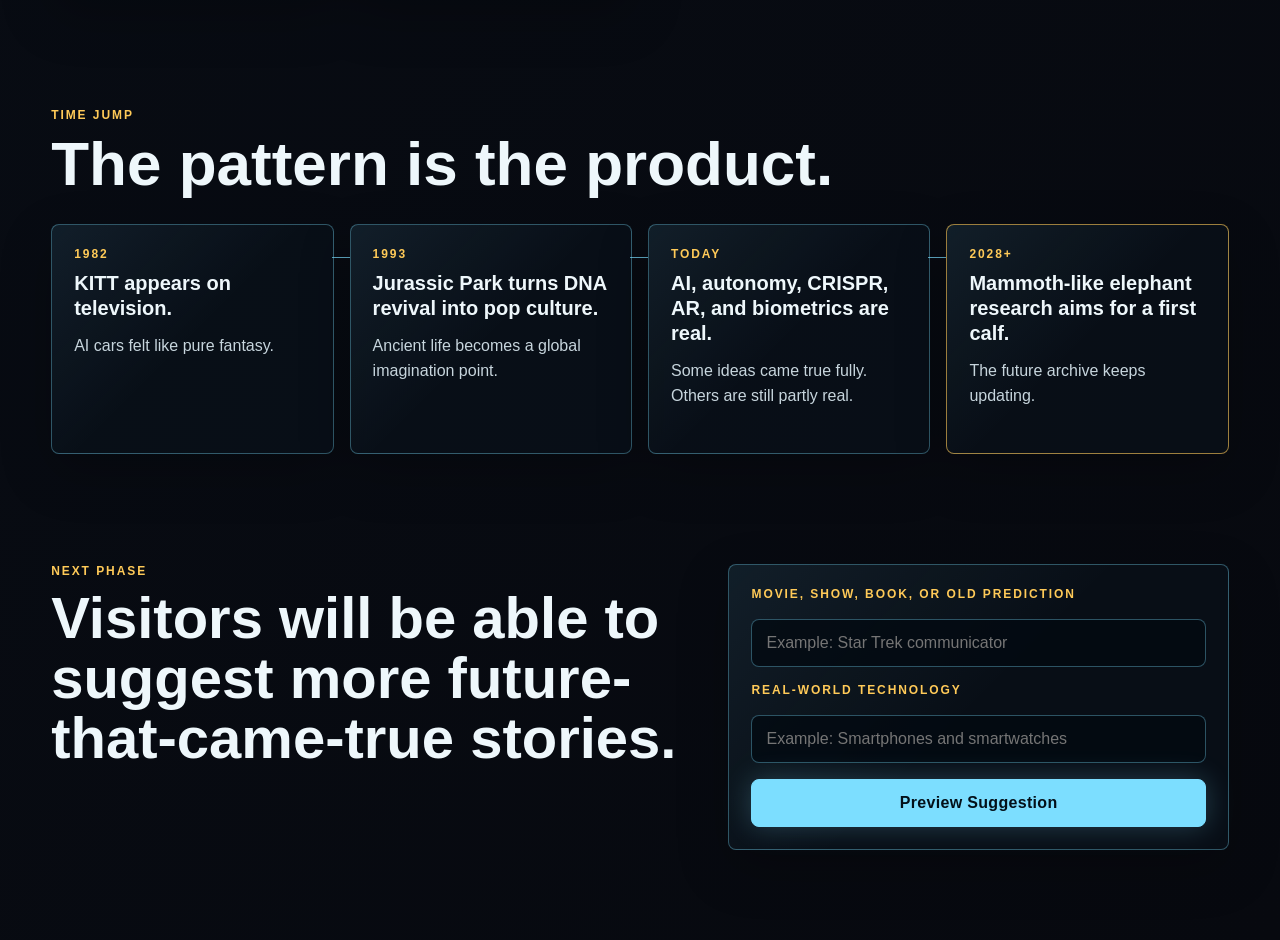
==== commit 404a3f06: "Add biometrics visual feature" ====
--- a/index.html
+++ b/index.html
@@ -343,6 +343,42 @@
           </div>
         </section>
 
+        <section class="visual-file-section" aria-labelledby="spy-biometrics-title">
+          <div class="visual-file-copy">
+            <p class="eyebrow">Identity lock</p>
+            <h2 id="spy-biometrics-title">The spy-movie retina scan became a normal part of phones, airports, and secure buildings.</h2>
+            <p>
+              For years, biometric access looked like something reserved for secret labs and underground villain lairs. Now fingerprint unlock, face recognition, iris scans, and body-based identity checks are built into everyday devices and real-world security systems around us.
+            </p>
+            <div class="visual-stats" aria-label="Biometrics story facts">
+              <div>
+                <span>Status</span>
+                <strong>Real today</strong>
+              </div>
+              <div>
+                <span>Close score</span>
+                <strong>9/10</strong>
+              </div>
+              <div>
+                <span>Reality check</span>
+                <strong>Powerful, but privacy matters</strong>
+              </div>
+            </div>
+          </div>
+
+          <div class="visual-file-image">
+            <img
+              src="assets/spy-biometrics-blueprint.jpeg"
+              alt="Biometric security blueprint featuring fingerprint scan, facial recognition map, iris scan, mobile unlock, and secure access panel"
+              width="1536"
+              height="1024">
+            <div class="scan-label top-right">
+              <span>Visual file 008</span>
+              <strong>Fingerprints / face ID / iris scans</strong>
+            </div>
+          </div>
+        </section>
+
         <section id="archive" class="archive-section" aria-labelledby="archive-title">
           <div class="section-heading">
             <p class="eyebrow">Open archive</p>
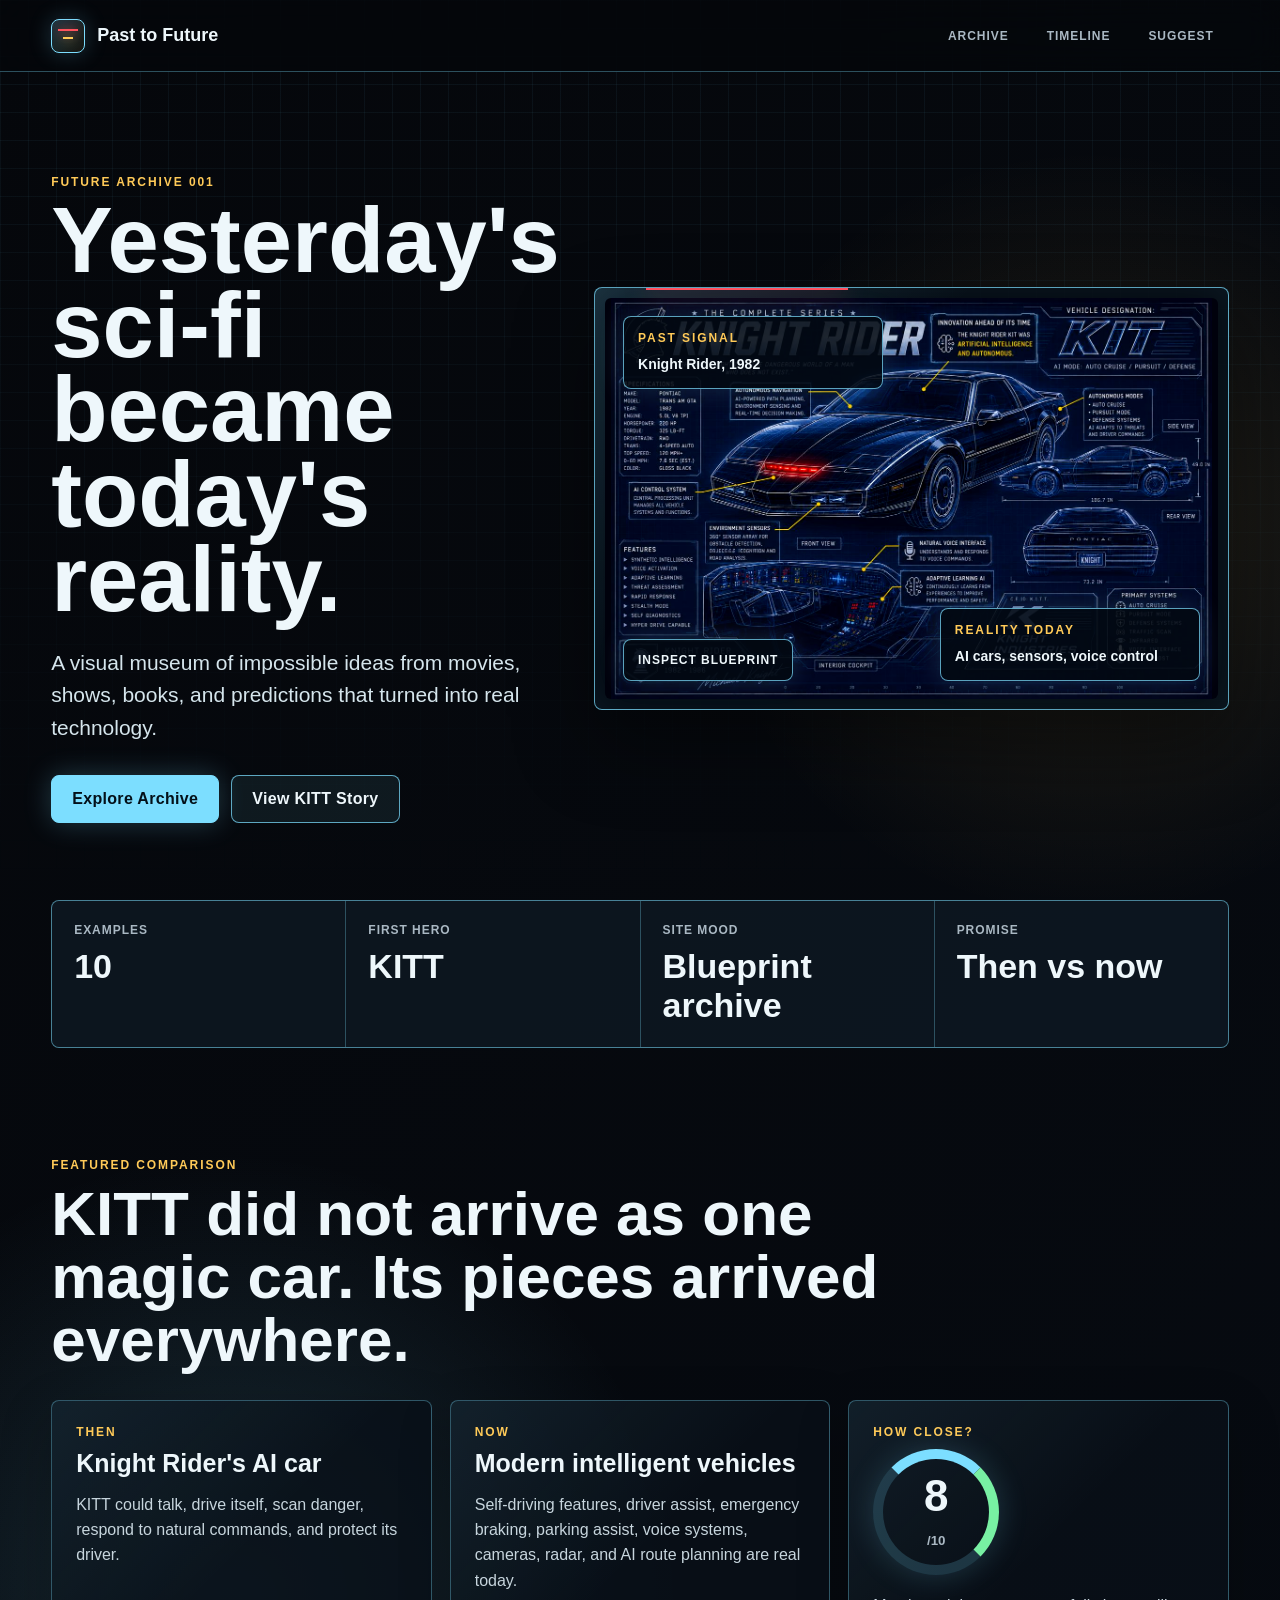
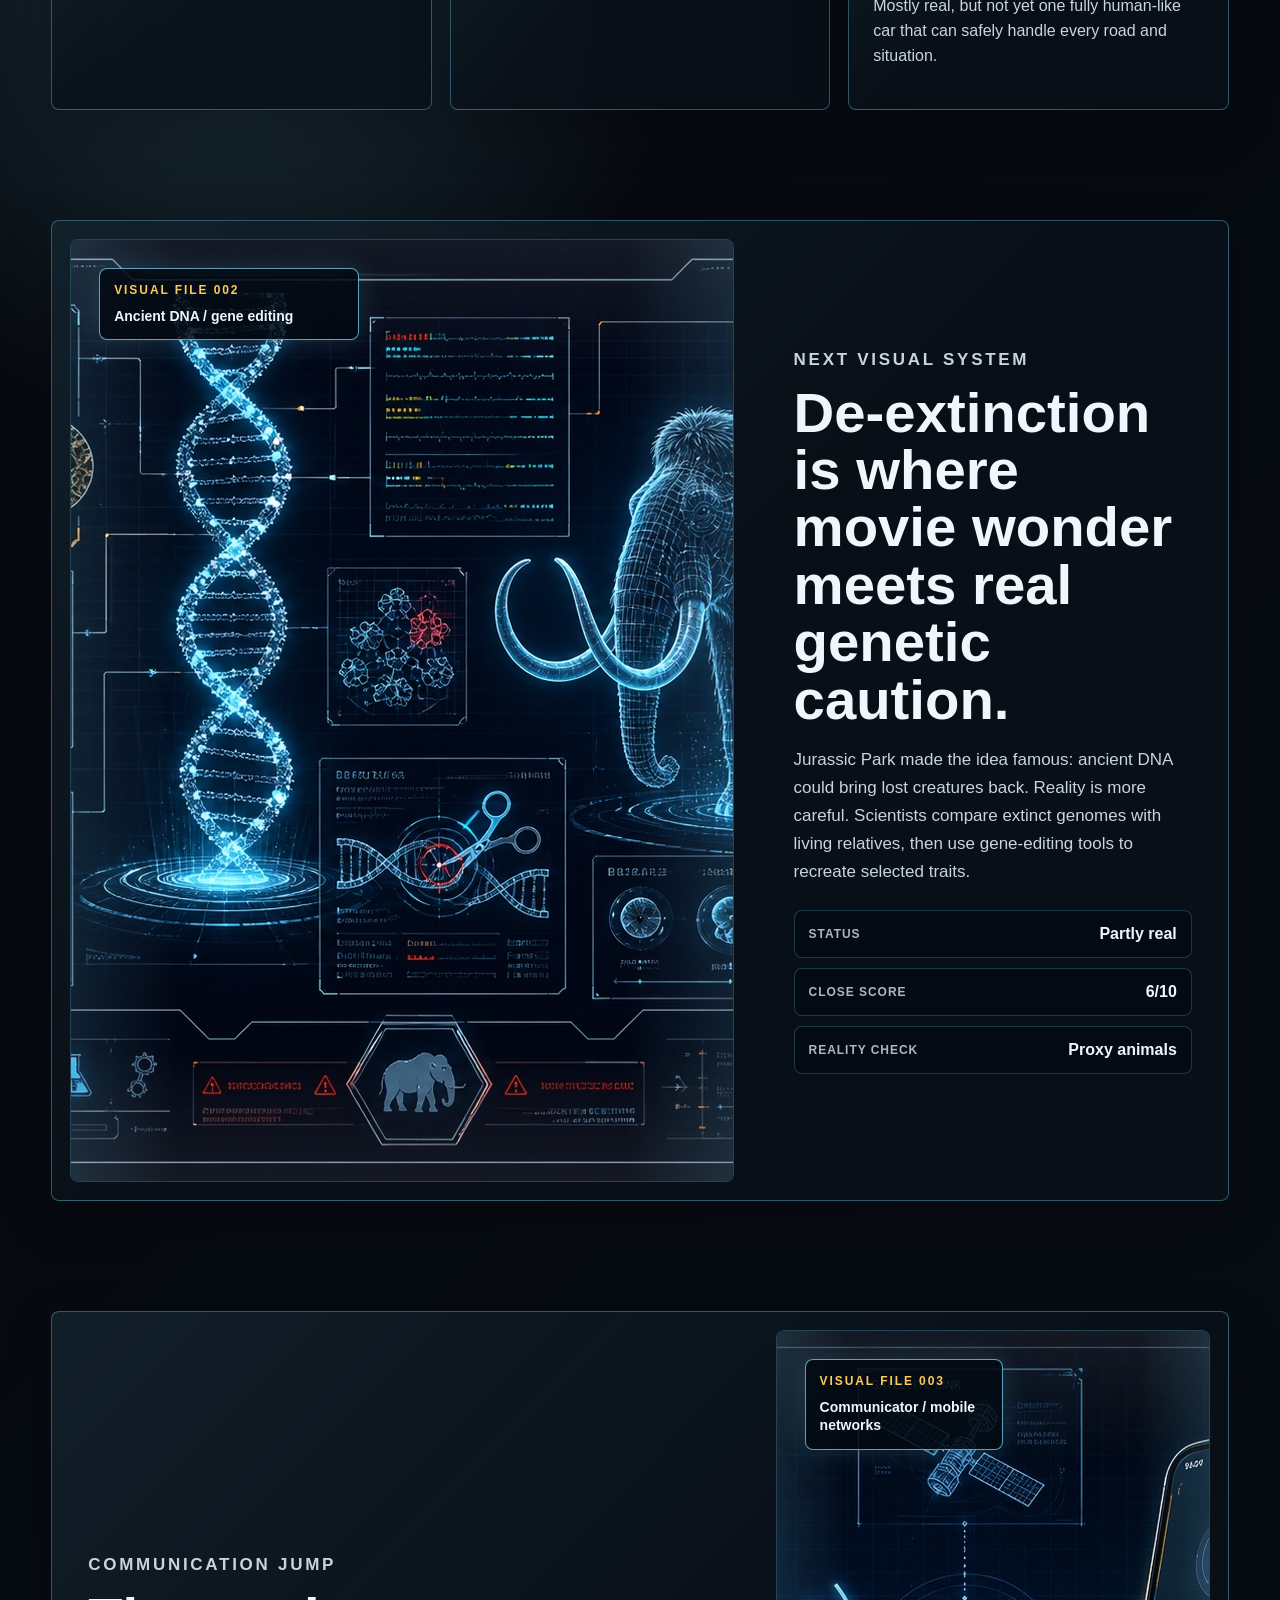
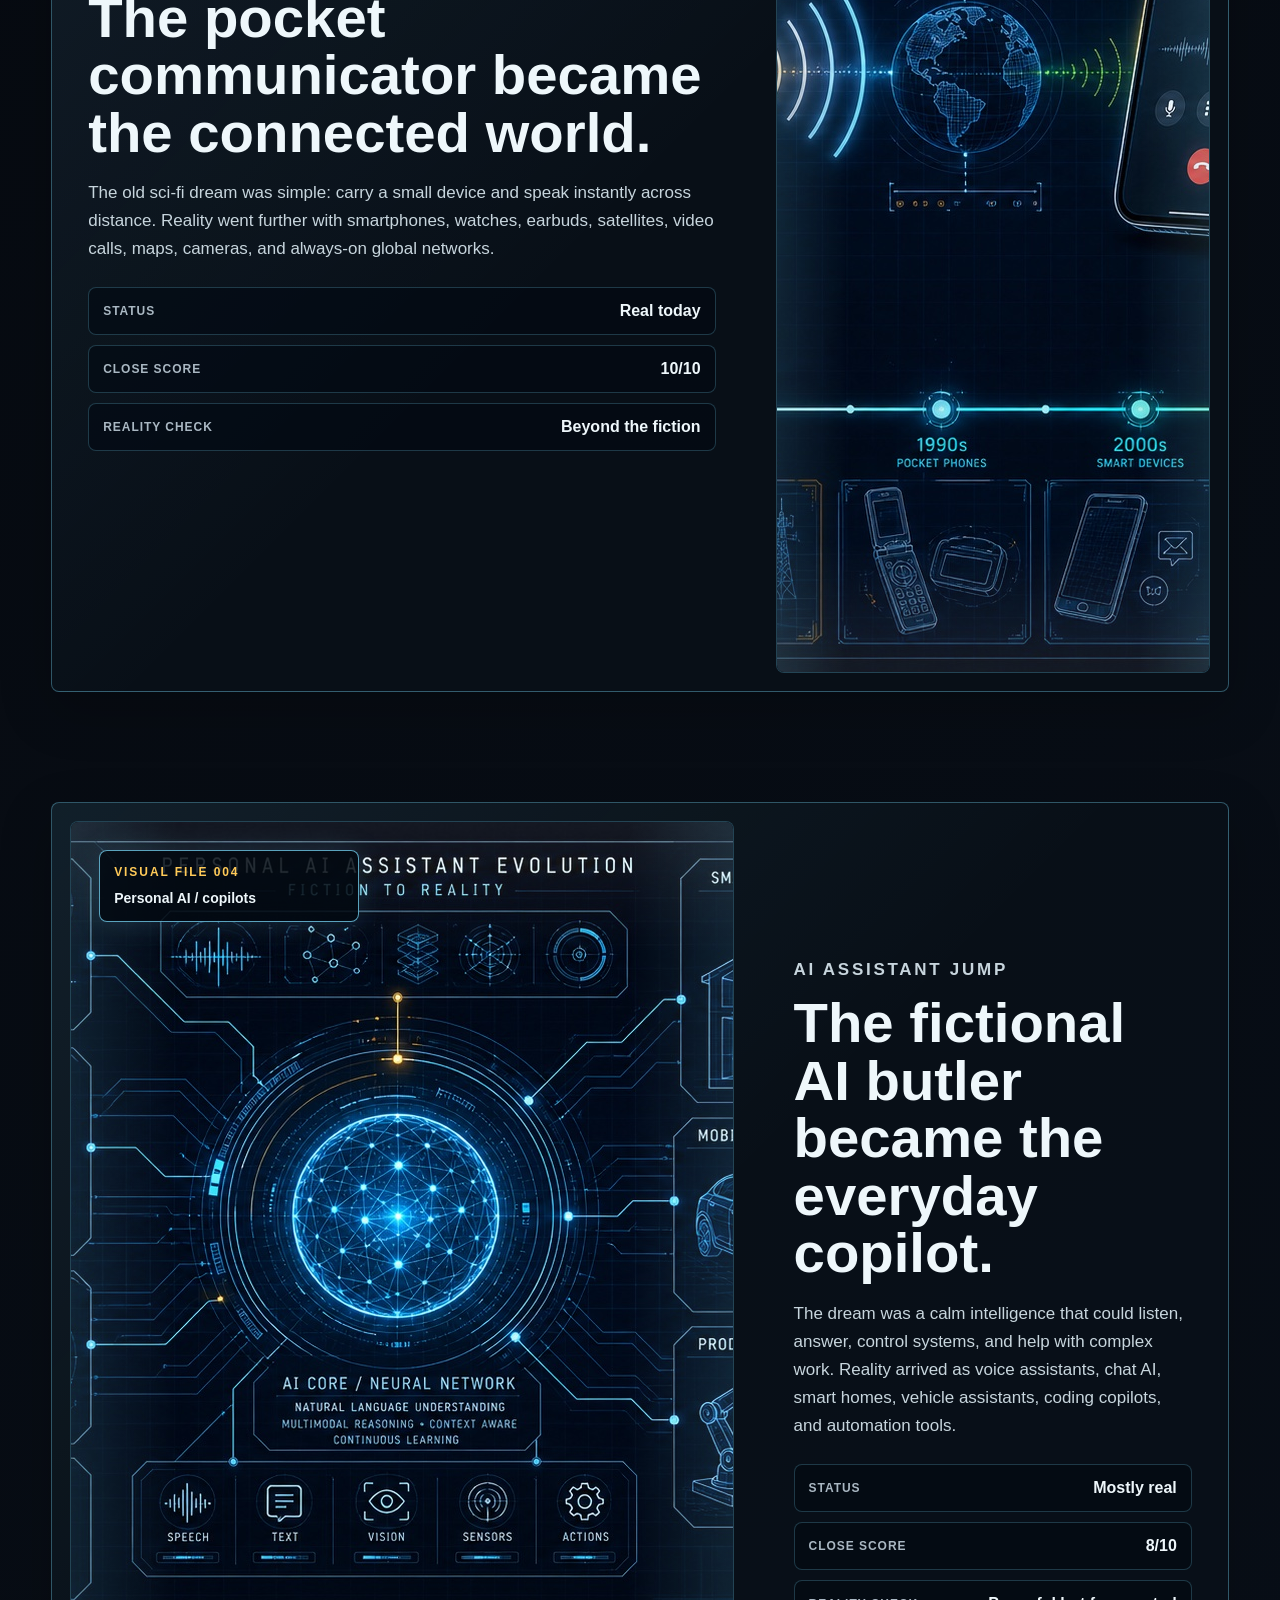
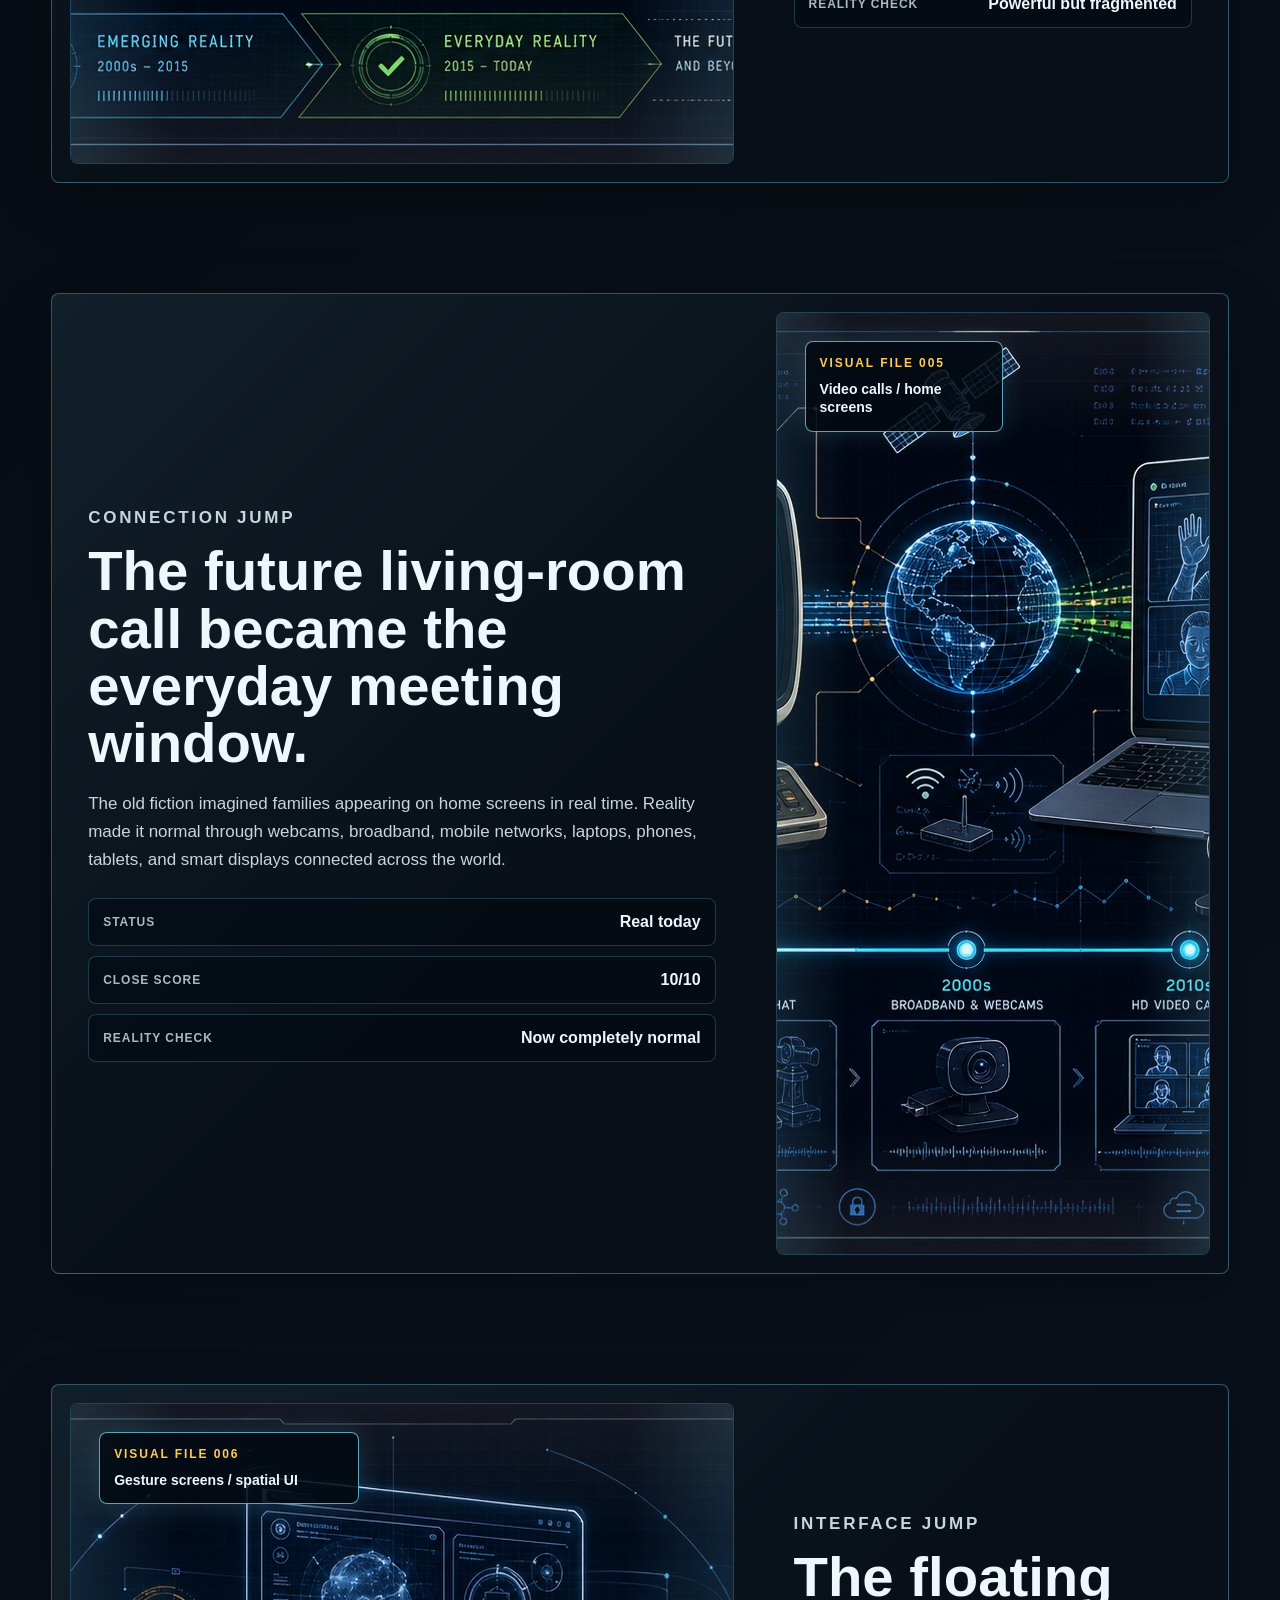
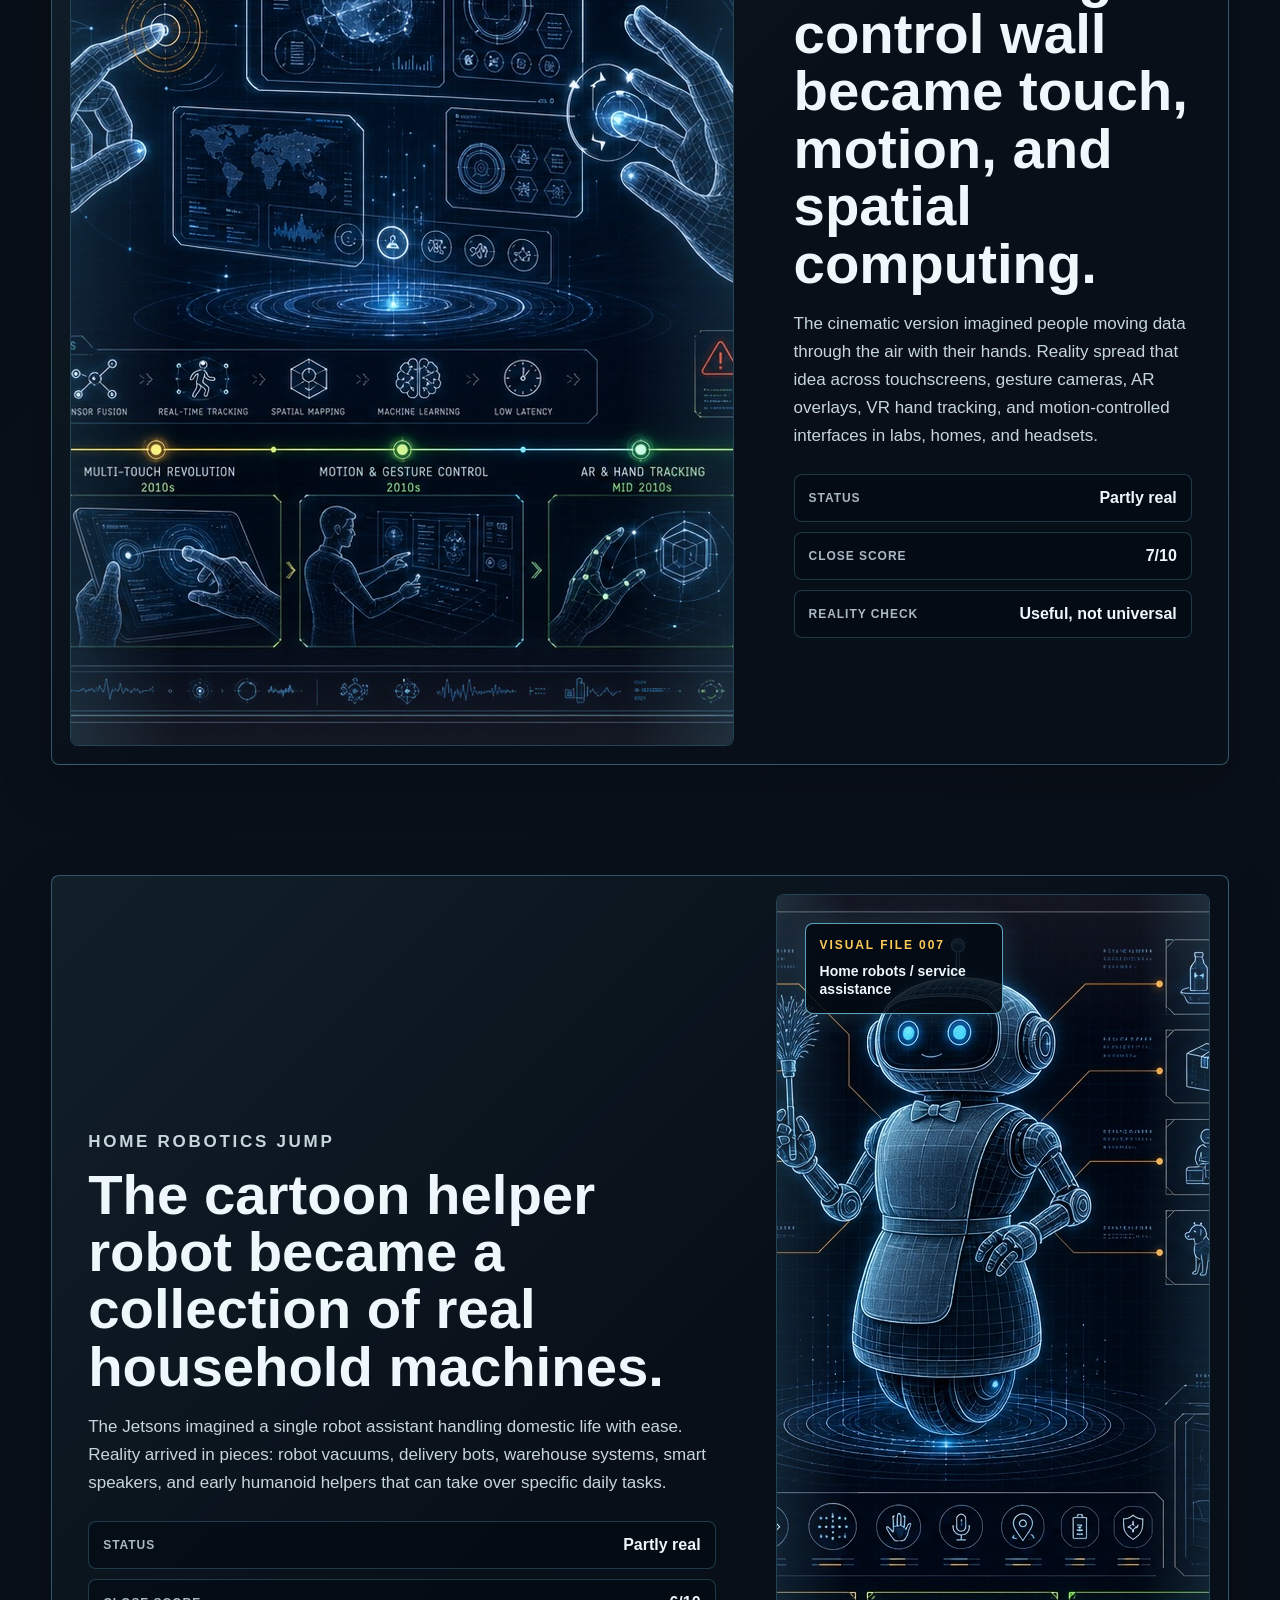
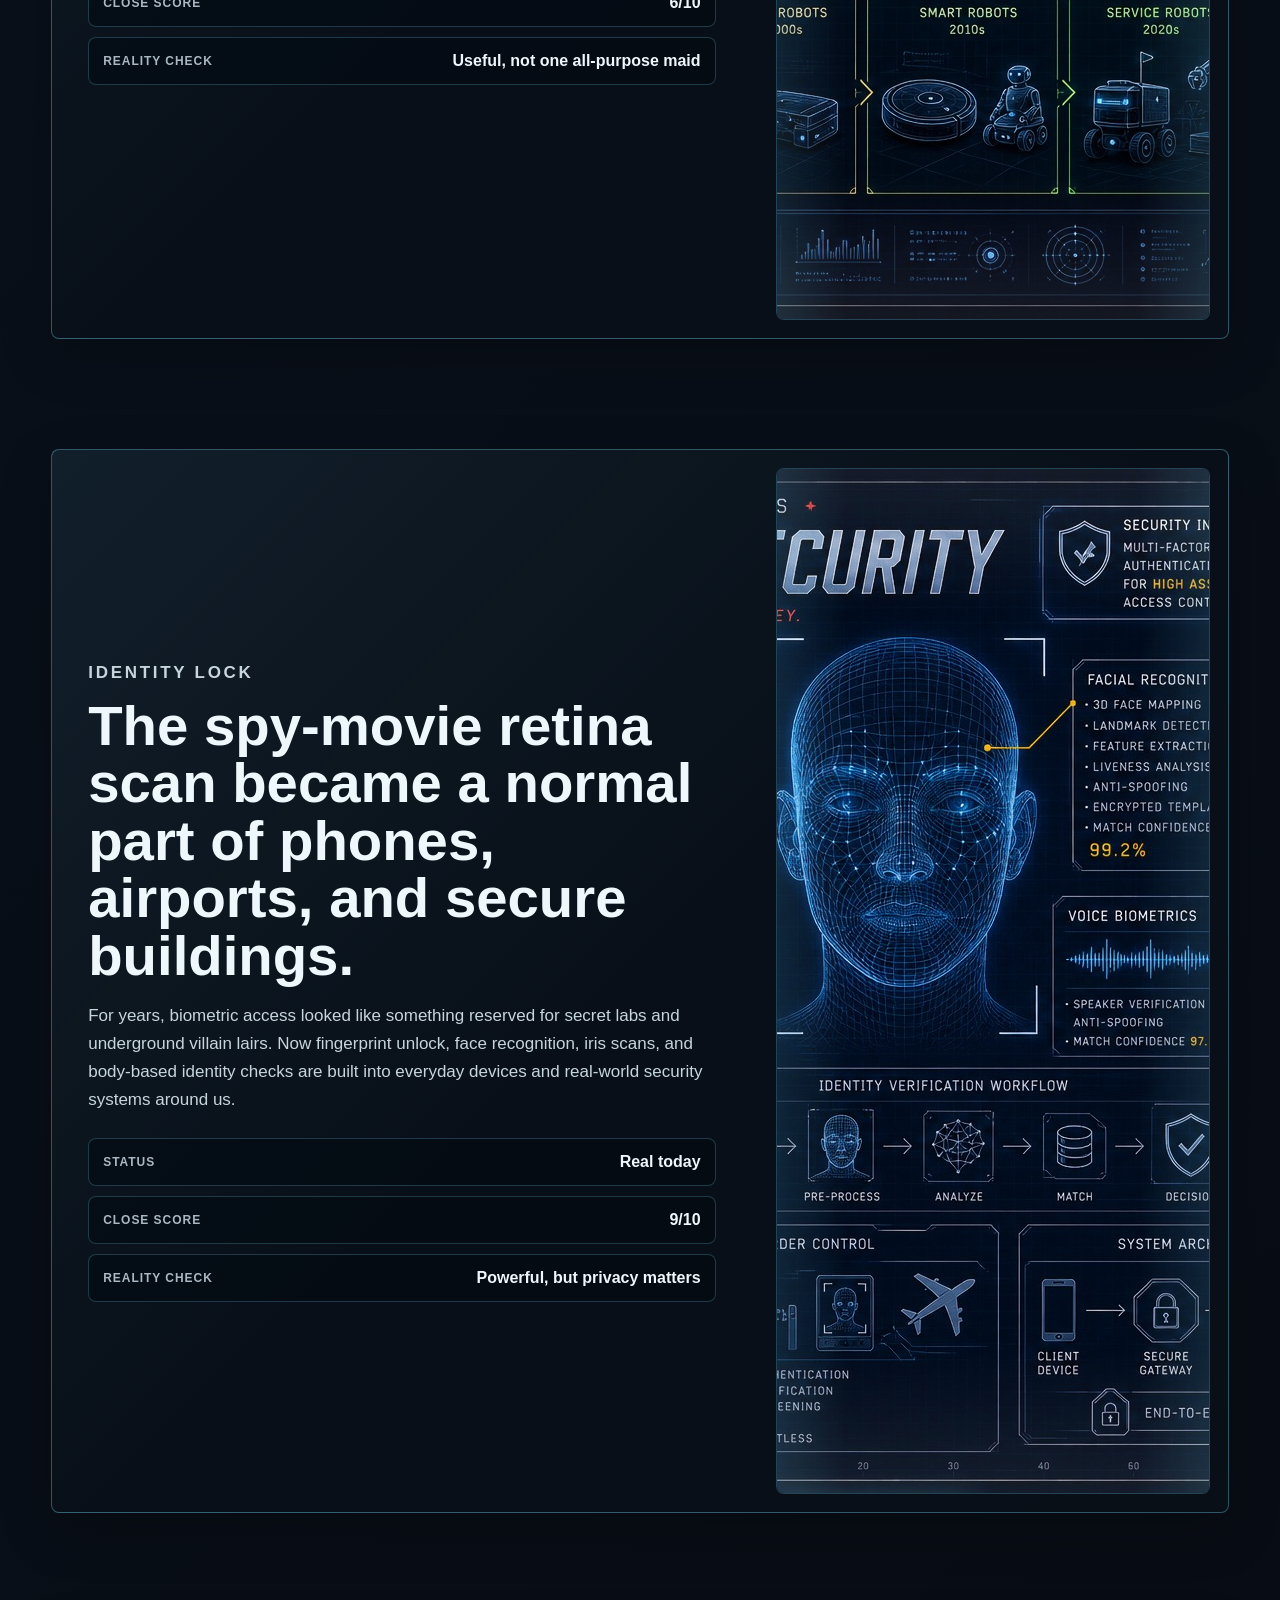
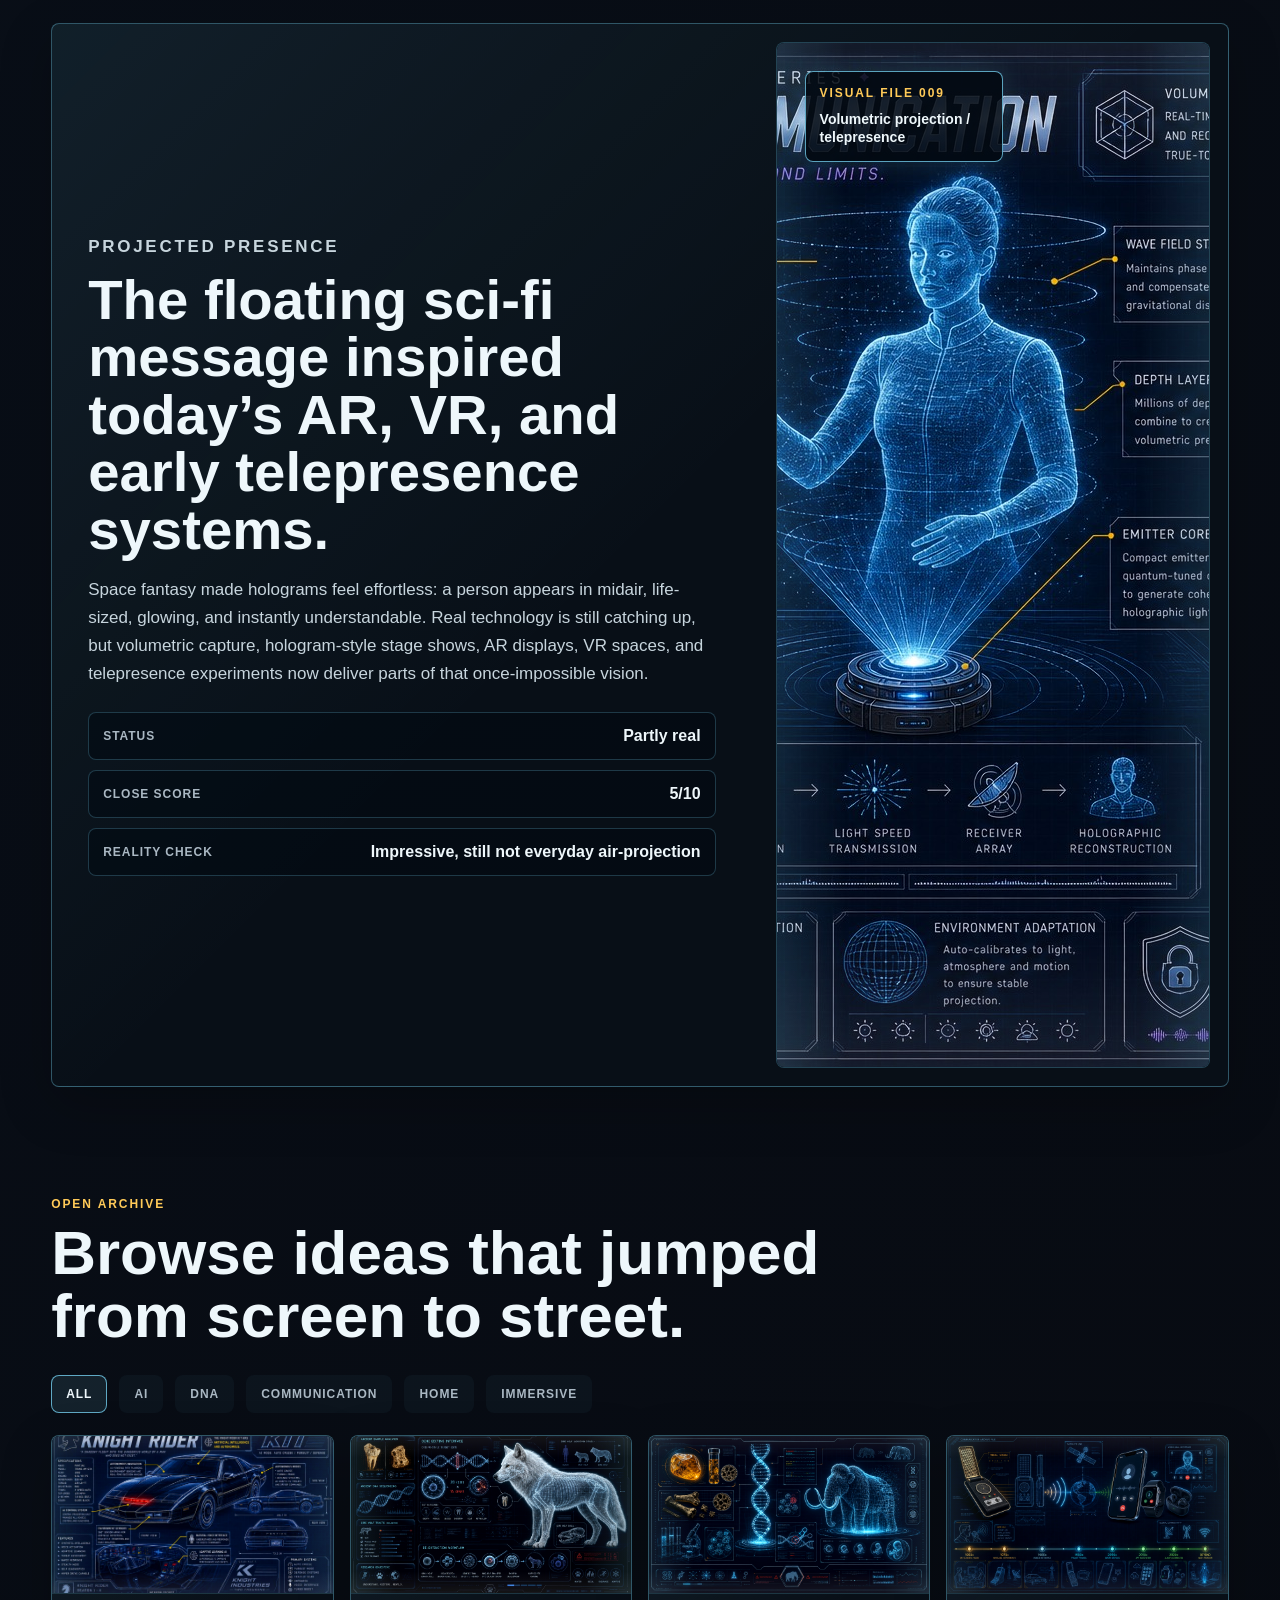
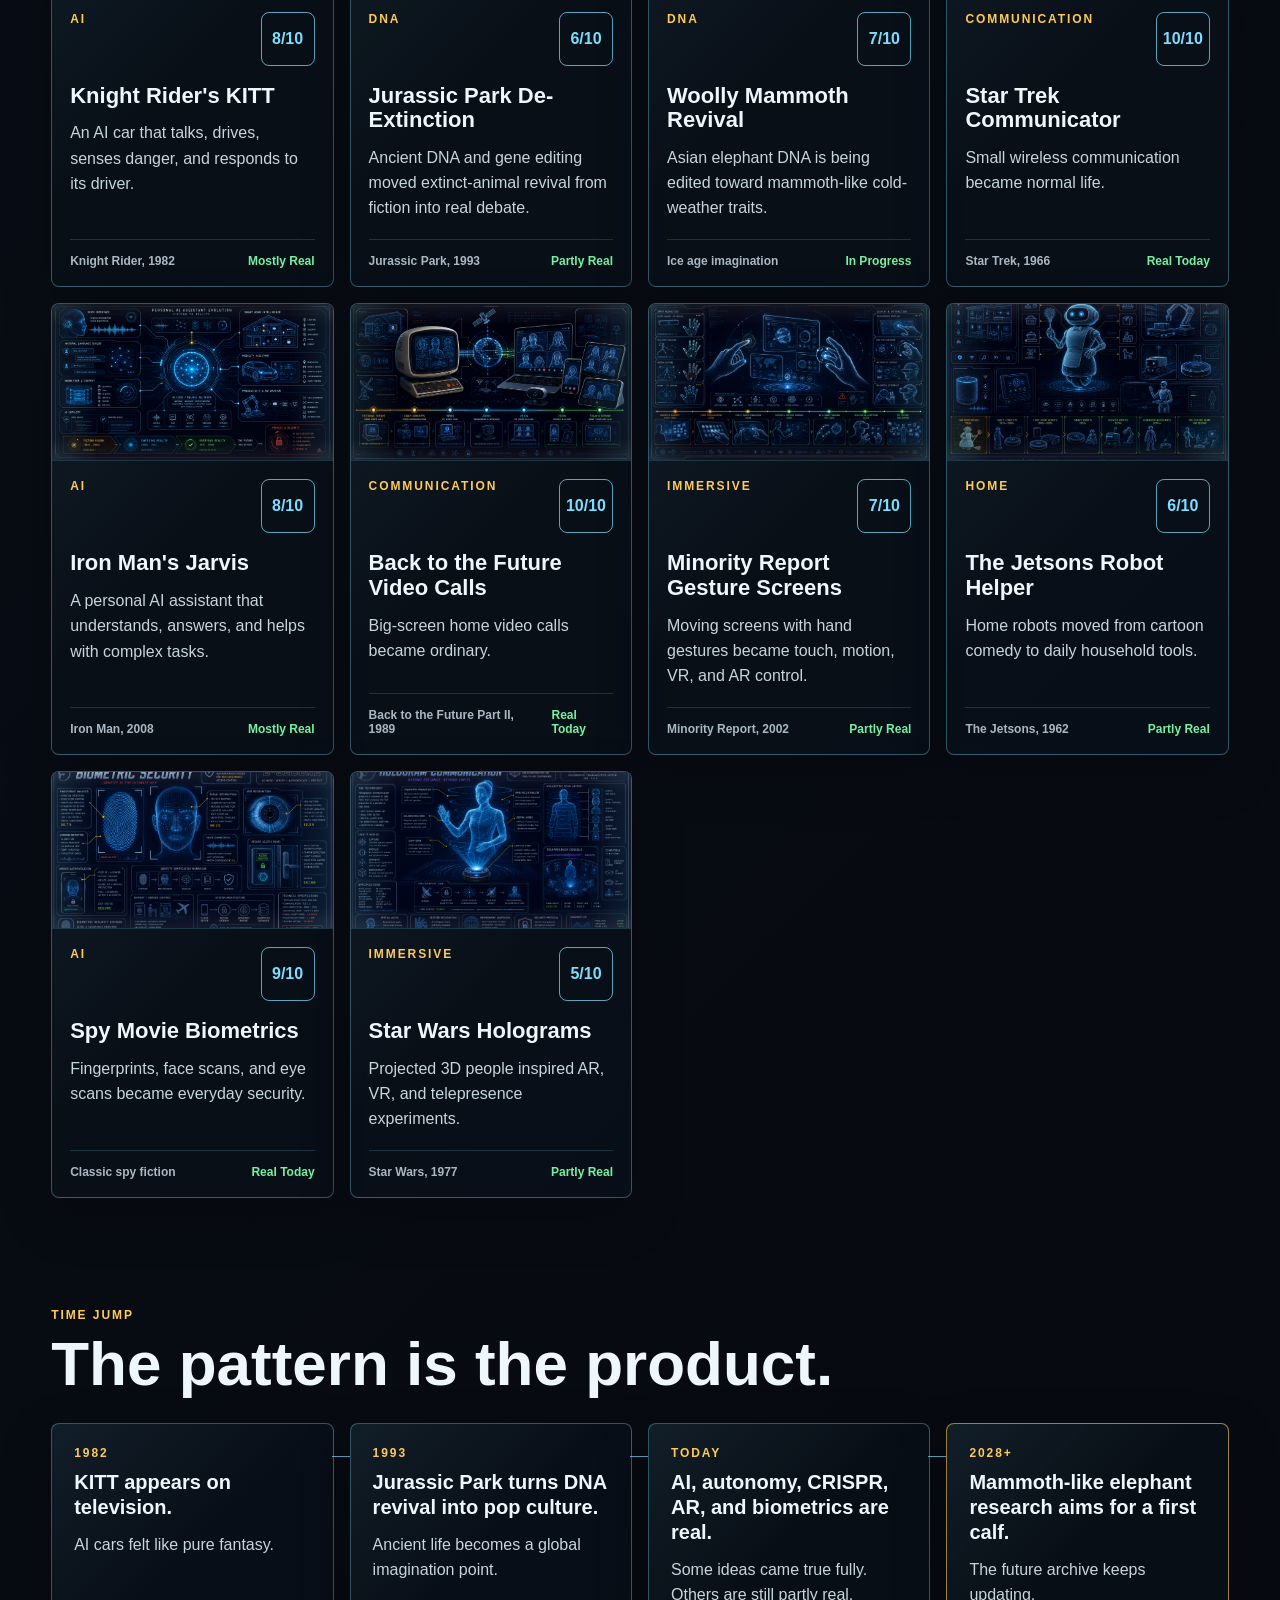
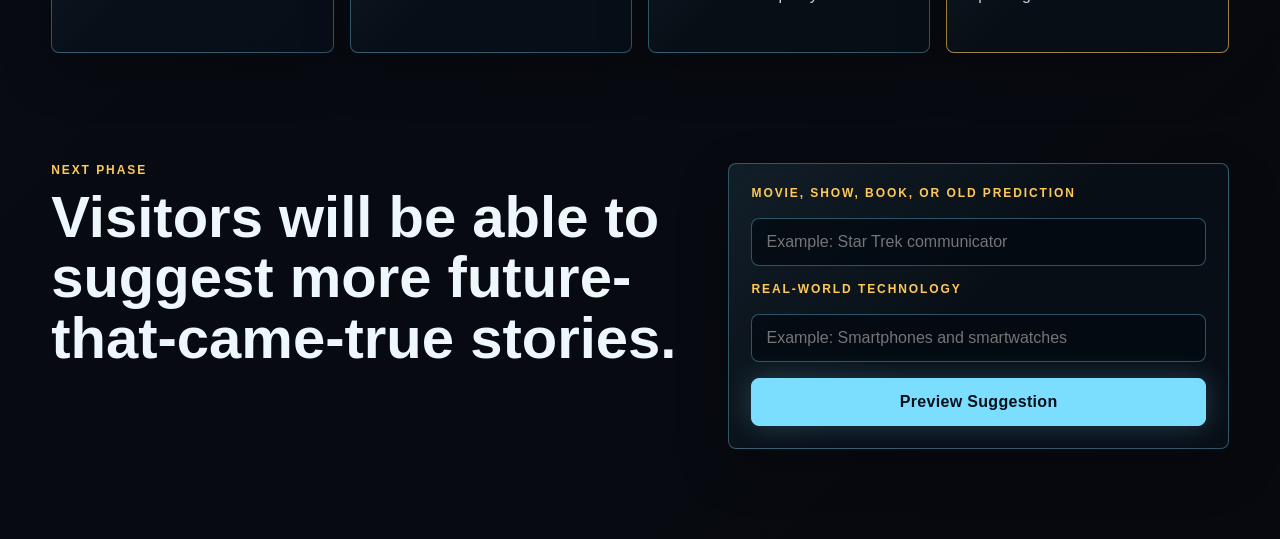
==== commit d9fe49df: "Add hologram visual feature" ====
--- a/index.html
+++ b/index.html
@@ -379,6 +379,42 @@
           </div>
         </section>
 
+        <section class="visual-file-section visual-file-section-alt" aria-labelledby="hologram-title">
+          <div class="visual-file-image">
+            <img
+              src="assets/hologram-communication-blueprint.jpeg"
+              alt="Hologram communication blueprint featuring a volumetric human projection, emitter platform, telepresence console, and projection layers"
+              width="1536"
+              height="1024">
+            <div class="scan-label top-left">
+              <span>Visual file 009</span>
+              <strong>Volumetric projection / telepresence</strong>
+            </div>
+          </div>
+
+          <div class="visual-file-copy">
+            <p class="eyebrow">Projected presence</p>
+            <h2 id="hologram-title">The floating sci-fi message inspired today’s AR, VR, and early telepresence systems.</h2>
+            <p>
+              Space fantasy made holograms feel effortless: a person appears in midair, life-sized, glowing, and instantly understandable. Real technology is still catching up, but volumetric capture, hologram-style stage shows, AR displays, VR spaces, and telepresence experiments now deliver parts of that once-impossible vision.
+            </p>
+            <div class="visual-stats" aria-label="Hologram story facts">
+              <div>
+                <span>Status</span>
+                <strong>Partly real</strong>
+              </div>
+              <div>
+                <span>Close score</span>
+                <strong>5/10</strong>
+              </div>
+              <div>
+                <span>Reality check</span>
+                <strong>Impressive, still not everyday air-projection</strong>
+              </div>
+            </div>
+          </div>
+        </section>
+
         <section id="archive" class="archive-section" aria-labelledby="archive-title">
           <div class="section-heading">
             <p class="eyebrow">Open archive</p>
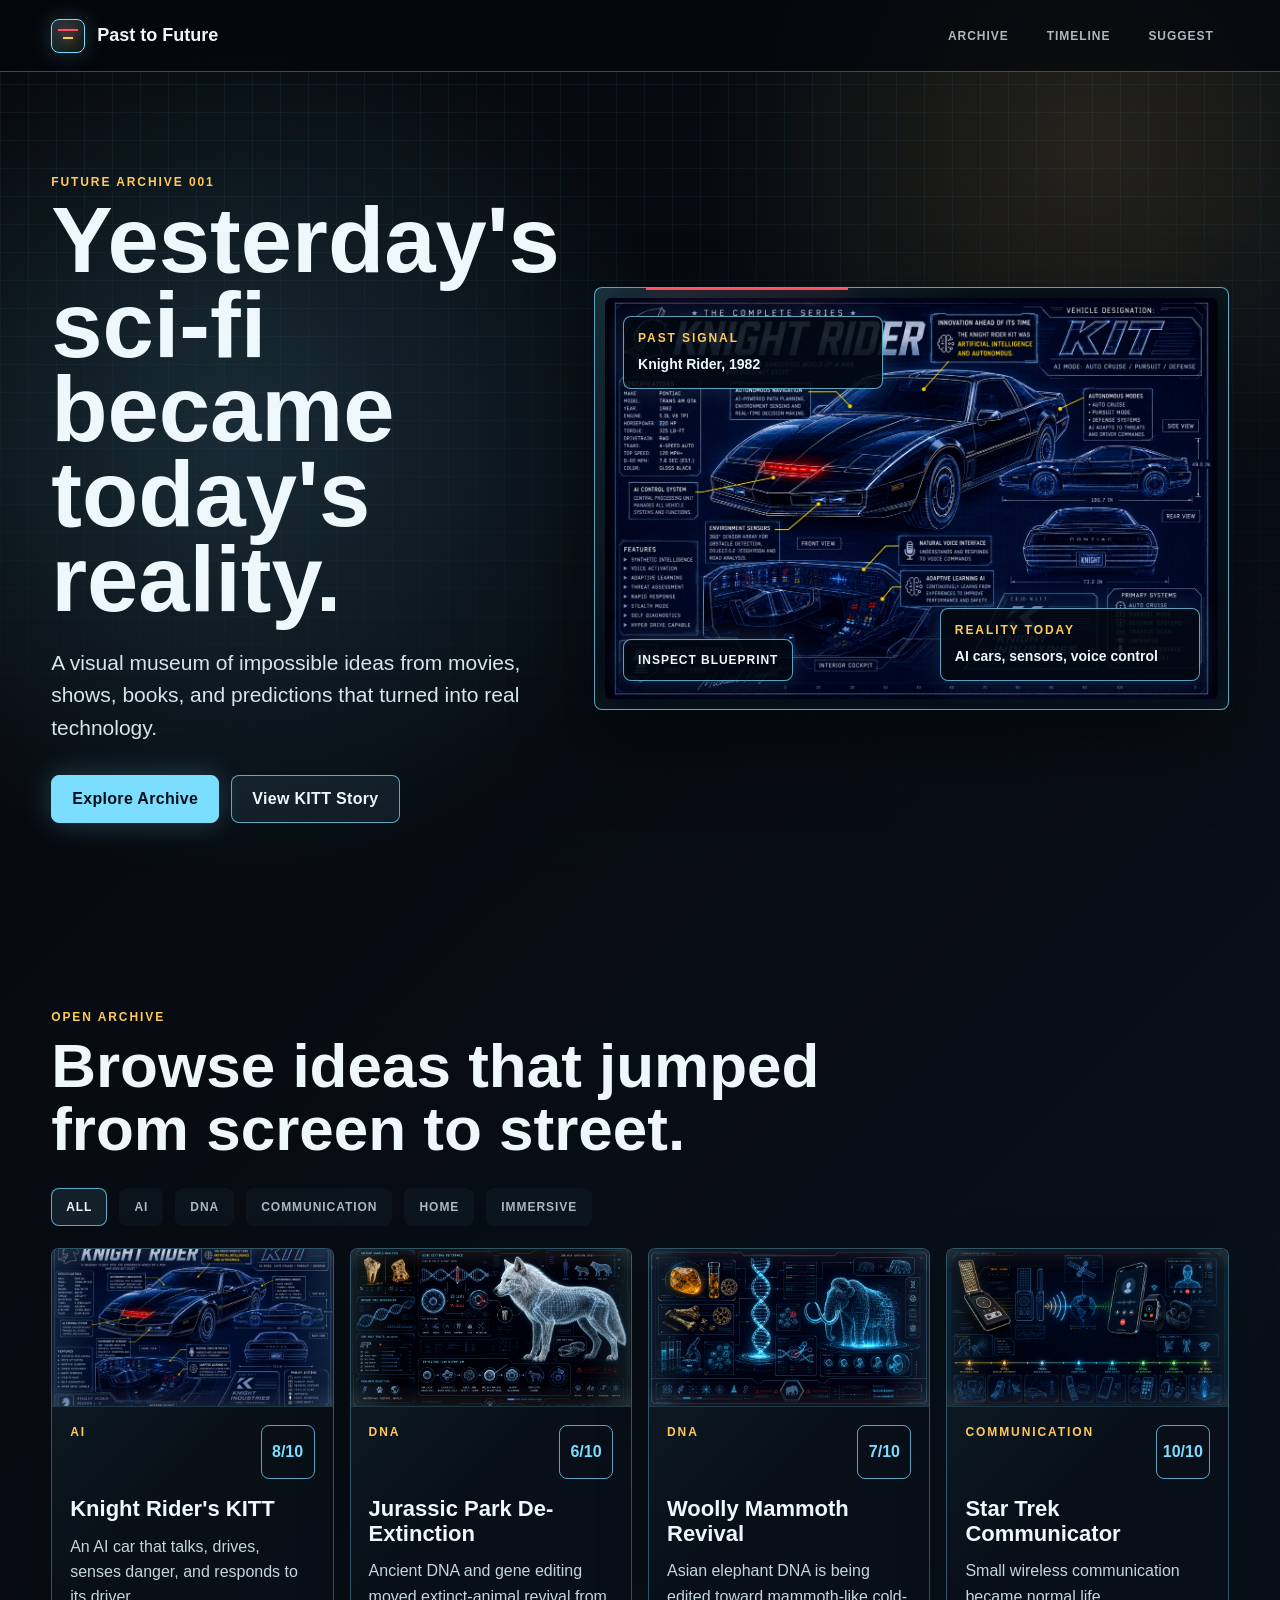
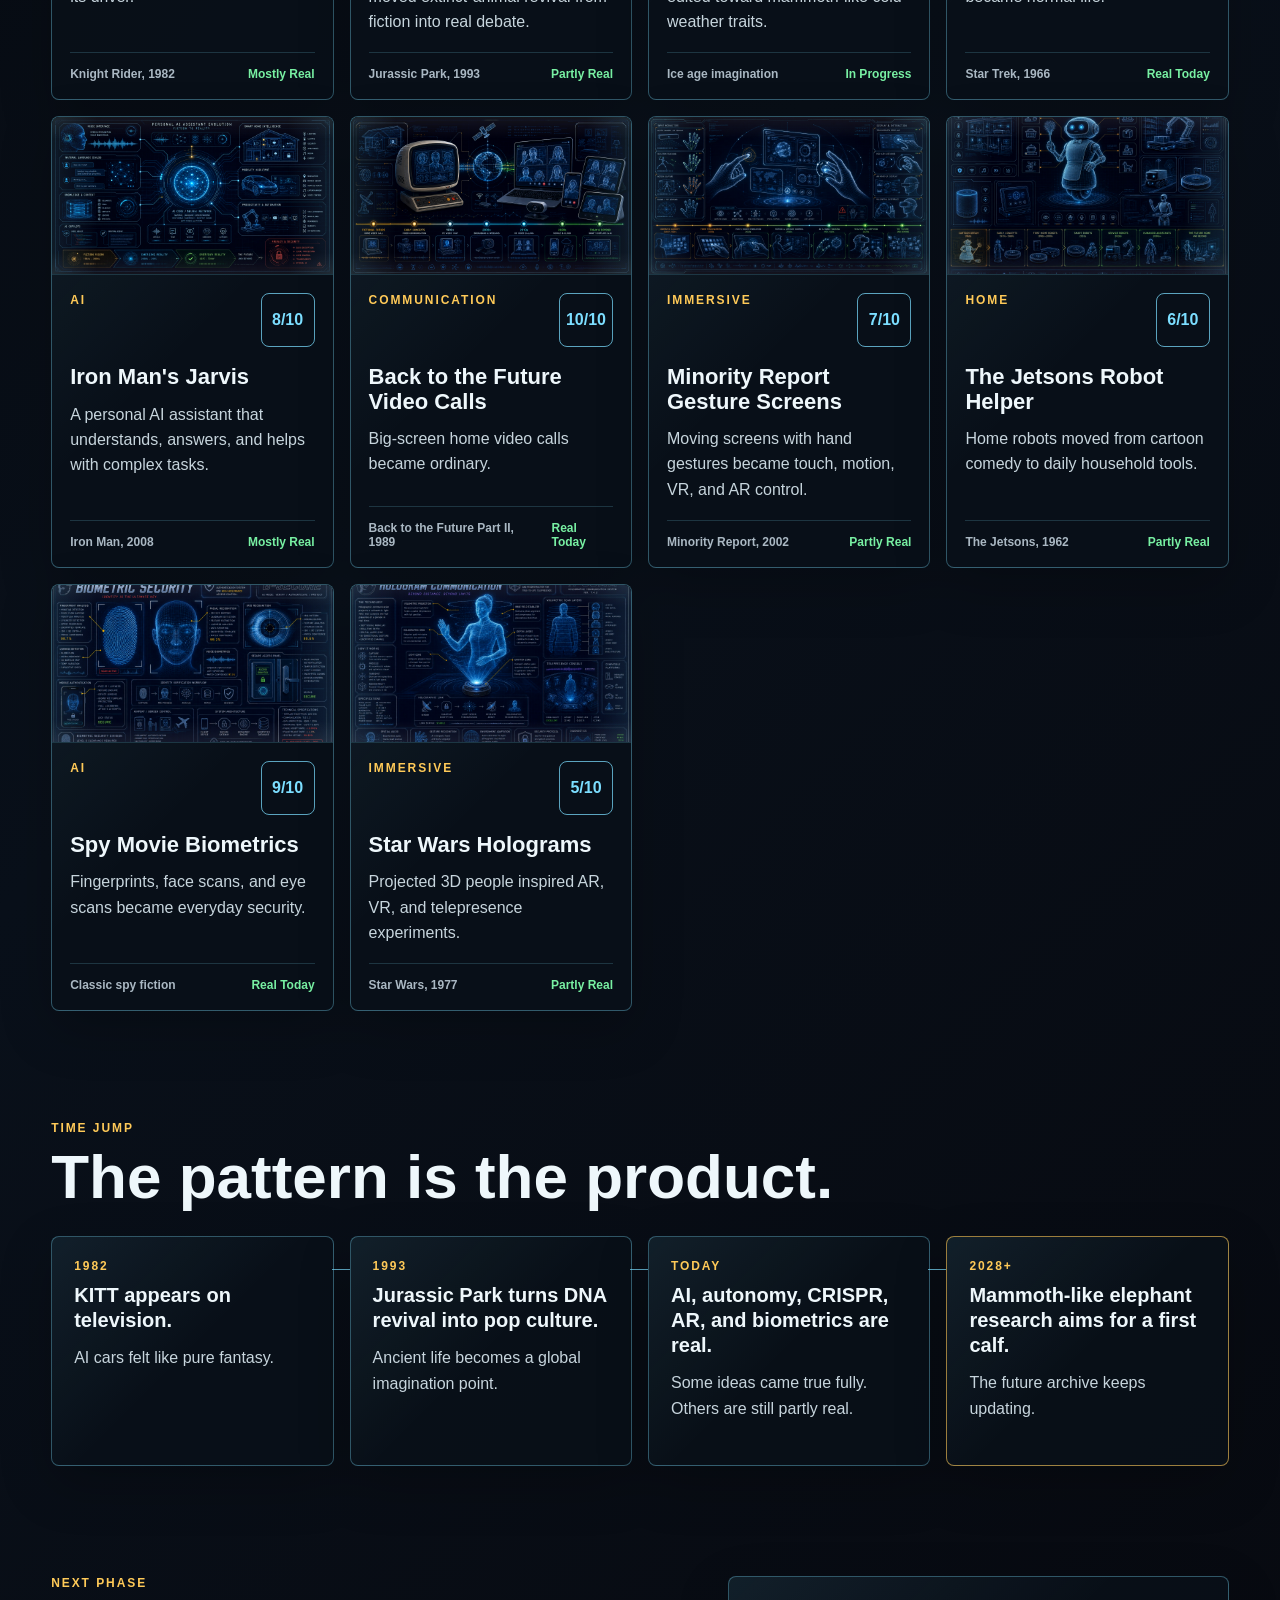
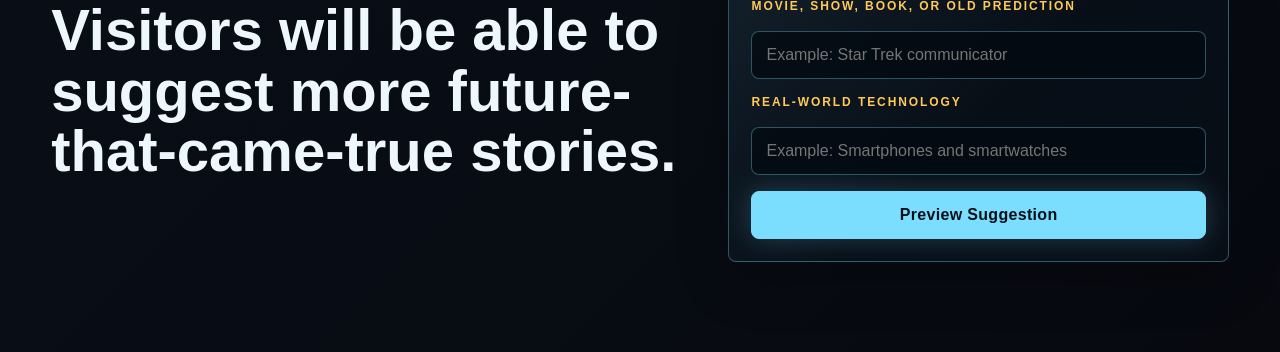
==== commit a40fe73d: "Add mobile-first story detail pages" ====
--- a/index.html
+++ b/index.html
@@ -47,7 +47,7 @@
             </p>
             <div class="hero-actions" aria-label="Primary actions">
               <a class="button primary" href="#archive">Explore Archive</a>
-              <a class="button ghost" href="#kitt-story">View KITT Story</a>
+              <a class="button ghost" href="detail.html?story=kitt">View KITT Story</a>
             </div>
           </div>
 
@@ -74,345 +74,6 @@
               <strong>AI cars, sensors, voice control</strong>
             </div>
           </aside>
-        </section>
-
-        <section class="signal-strip" aria-label="Homepage highlights">
-          <div>
-            <span>Examples</span>
-            <strong>10</strong>
-          </div>
-          <div>
-            <span>First hero</span>
-            <strong>KITT</strong>
-          </div>
-          <div>
-            <span>Site mood</span>
-            <strong>Blueprint archive</strong>
-          </div>
-          <div>
-            <span>Promise</span>
-            <strong>Then vs now</strong>
-          </div>
-        </section>
-
-        <section id="kitt-story" class="feature-story" aria-labelledby="kitt-title">
-          <div class="section-heading">
-            <p class="eyebrow">Featured comparison</p>
-            <h2 id="kitt-title">KITT did not arrive as one magic car. Its pieces arrived everywhere.</h2>
-          </div>
-
-          <div class="comparison-grid">
-            <article class="comparison-panel">
-              <span class="panel-kicker">Then</span>
-              <h3>Knight Rider's AI car</h3>
-              <p>
-                KITT could talk, drive itself, scan danger, respond to natural commands, and protect its driver.
-              </p>
-            </article>
-            <article class="comparison-panel">
-              <span class="panel-kicker">Now</span>
-              <h3>Modern intelligent vehicles</h3>
-              <p>
-                Self-driving features, driver assist, emergency braking, parking assist, voice systems, cameras, radar, and AI route planning are real today.
-              </p>
-            </article>
-            <article class="comparison-panel score-panel">
-              <span class="panel-kicker">How close?</span>
-              <div class="score-ring" aria-label="KITT closeness score 8 out of 10">
-                <span>8</span>
-                <small>/10</small>
-              </div>
-              <p>Mostly real, but not yet one fully human-like car that can safely handle every road and situation.</p>
-            </article>
-          </div>
-        </section>
-
-        <section class="visual-file-section" aria-labelledby="dna-title">
-          <div class="visual-file-image">
-            <img
-              src="assets/deextinction-dna-blueprint.jpeg"
-              alt="De-extinction DNA science blueprint with amber, DNA helix, and mammoth wireframe"
-              width="1672"
-              height="941">
-            <div class="scan-label top-left">
-              <span>Visual file 002</span>
-              <strong>Ancient DNA / gene editing</strong>
-            </div>
-          </div>
-
-          <div class="visual-file-copy">
-            <p class="eyebrow">Next visual system</p>
-            <h2 id="dna-title">De-extinction is where movie wonder meets real genetic caution.</h2>
-            <p>
-              Jurassic Park made the idea famous: ancient DNA could bring lost creatures back. Reality is more careful. Scientists compare extinct genomes with living relatives, then use gene-editing tools to recreate selected traits.
-            </p>
-            <div class="visual-stats" aria-label="De-extinction story facts">
-              <div>
-                <span>Status</span>
-                <strong>Partly real</strong>
-              </div>
-              <div>
-                <span>Close score</span>
-                <strong>6/10</strong>
-              </div>
-              <div>
-                <span>Reality check</span>
-                <strong>Proxy animals</strong>
-              </div>
-            </div>
-          </div>
-        </section>
-
-        <section class="visual-file-section visual-file-section-alt" aria-labelledby="communicator-title">
-          <div class="visual-file-image">
-            <img
-              src="assets/communicator-mobile-blueprint.jpeg"
-              alt="Wireless communicator to smartphone blueprint with satellite links and wearable devices"
-              width="1672"
-              height="941">
-            <div class="scan-label top-left">
-              <span>Visual file 003</span>
-              <strong>Communicator / mobile networks</strong>
-            </div>
-          </div>
-
-          <div class="visual-file-copy">
-            <p class="eyebrow">Communication jump</p>
-            <h2 id="communicator-title">The pocket communicator became the connected world.</h2>
-            <p>
-              The old sci-fi dream was simple: carry a small device and speak instantly across distance. Reality went further with smartphones, watches, earbuds, satellites, video calls, maps, cameras, and always-on global networks.
-            </p>
-            <div class="visual-stats" aria-label="Communicator story facts">
-              <div>
-                <span>Status</span>
-                <strong>Real today</strong>
-              </div>
-              <div>
-                <span>Close score</span>
-                <strong>10/10</strong>
-              </div>
-              <div>
-                <span>Reality check</span>
-                <strong>Beyond the fiction</strong>
-              </div>
-            </div>
-          </div>
-        </section>
-
-        <section class="visual-file-section" aria-labelledby="ai-assistant-title">
-          <div class="visual-file-image">
-            <img
-              src="assets/ai-assistant-jarvis-blueprint.jpeg"
-              alt="Personal AI assistant blueprint with voice, smart home, vehicle, and automation panels"
-              width="1672"
-              height="941">
-            <div class="scan-label top-left">
-              <span>Visual file 004</span>
-              <strong>Personal AI / copilots</strong>
-            </div>
-          </div>
-
-          <div class="visual-file-copy">
-            <p class="eyebrow">AI assistant jump</p>
-            <h2 id="ai-assistant-title">The fictional AI butler became the everyday copilot.</h2>
-            <p>
-              The dream was a calm intelligence that could listen, answer, control systems, and help with complex work. Reality arrived as voice assistants, chat AI, smart homes, vehicle assistants, coding copilots, and automation tools.
-            </p>
-            <div class="visual-stats" aria-label="AI assistant story facts">
-              <div>
-                <span>Status</span>
-                <strong>Mostly real</strong>
-              </div>
-              <div>
-                <span>Close score</span>
-                <strong>8/10</strong>
-              </div>
-              <div>
-                <span>Reality check</span>
-                <strong>Powerful but fragmented</strong>
-              </div>
-            </div>
-          </div>
-        </section>
-
-        <section class="visual-file-section visual-file-section-alt" aria-labelledby="video-call-title">
-          <div class="visual-file-image">
-            <img
-              src="assets/video-call-blueprint.jpeg"
-              alt="Video communication blueprint from retro home monitor to laptop, phone, and smart display calls"
-              width="1672"
-              height="941">
-            <div class="scan-label top-left">
-              <span>Visual file 005</span>
-              <strong>Video calls / home screens</strong>
-            </div>
-          </div>
-
-          <div class="visual-file-copy">
-            <p class="eyebrow">Connection jump</p>
-            <h2 id="video-call-title">The future living-room call became the everyday meeting window.</h2>
-            <p>
-              The old fiction imagined families appearing on home screens in real time. Reality made it normal through webcams, broadband, mobile networks, laptops, phones, tablets, and smart displays connected across the world.
-            </p>
-            <div class="visual-stats" aria-label="Video call story facts">
-              <div>
-                <span>Status</span>
-                <strong>Real today</strong>
-              </div>
-              <div>
-                <span>Close score</span>
-                <strong>10/10</strong>
-              </div>
-              <div>
-                <span>Reality check</span>
-                <strong>Now completely normal</strong>
-              </div>
-            </div>
-          </div>
-        </section>
-
-        <section class="visual-file-section" aria-labelledby="gesture-title">
-          <div class="visual-file-image">
-            <img
-              src="assets/gesture-screen-blueprint.jpeg"
-              alt="Gesture screen blueprint with hand tracking, floating interface panels, and AR VR controls"
-              width="1672"
-              height="941">
-            <div class="scan-label top-left">
-              <span>Visual file 006</span>
-              <strong>Gesture screens / spatial UI</strong>
-            </div>
-          </div>
-
-          <div class="visual-file-copy">
-            <p class="eyebrow">Interface jump</p>
-            <h2 id="gesture-title">The floating control wall became touch, motion, and spatial computing.</h2>
-            <p>
-              The cinematic version imagined people moving data through the air with their hands. Reality spread that idea across touchscreens, gesture cameras, AR overlays, VR hand tracking, and motion-controlled interfaces in labs, homes, and headsets.
-            </p>
-            <div class="visual-stats" aria-label="Gesture screen story facts">
-              <div>
-                <span>Status</span>
-                <strong>Partly real</strong>
-              </div>
-              <div>
-                <span>Close score</span>
-                <strong>7/10</strong>
-              </div>
-              <div>
-                <span>Reality check</span>
-                <strong>Useful, not universal</strong>
-              </div>
-            </div>
-          </div>
-        </section>
-
-        <section class="visual-file-section visual-file-section-alt" aria-labelledby="robot-helper-title">
-          <div class="visual-file-image">
-            <img
-              src="assets/robot-helper-blueprint.jpeg"
-              alt="Household robot helper blueprint with domestic assistant, vacuum bot, delivery robot, and smart home task panels"
-              width="1536"
-              height="1024">
-            <div class="scan-label top-left">
-              <span>Visual file 007</span>
-              <strong>Home robots / service assistance</strong>
-            </div>
-          </div>
-
-          <div class="visual-file-copy">
-            <p class="eyebrow">Home robotics jump</p>
-            <h2 id="robot-helper-title">The cartoon helper robot became a collection of real household machines.</h2>
-            <p>
-              The Jetsons imagined a single robot assistant handling domestic life with ease. Reality arrived in pieces: robot vacuums, delivery bots, warehouse systems, smart speakers, and early humanoid helpers that can take over specific daily tasks.
-            </p>
-            <div class="visual-stats" aria-label="Robot helper story facts">
-              <div>
-                <span>Status</span>
-                <strong>Partly real</strong>
-              </div>
-              <div>
-                <span>Close score</span>
-                <strong>6/10</strong>
-              </div>
-              <div>
-                <span>Reality check</span>
-                <strong>Useful, not one all-purpose maid</strong>
-              </div>
-            </div>
-          </div>
-        </section>
-
-        <section class="visual-file-section" aria-labelledby="spy-biometrics-title">
-          <div class="visual-file-copy">
-            <p class="eyebrow">Identity lock</p>
-            <h2 id="spy-biometrics-title">The spy-movie retina scan became a normal part of phones, airports, and secure buildings.</h2>
-            <p>
-              For years, biometric access looked like something reserved for secret labs and underground villain lairs. Now fingerprint unlock, face recognition, iris scans, and body-based identity checks are built into everyday devices and real-world security systems around us.
-            </p>
-            <div class="visual-stats" aria-label="Biometrics story facts">
-              <div>
-                <span>Status</span>
-                <strong>Real today</strong>
-              </div>
-              <div>
-                <span>Close score</span>
-                <strong>9/10</strong>
-              </div>
-              <div>
-                <span>Reality check</span>
-                <strong>Powerful, but privacy matters</strong>
-              </div>
-            </div>
-          </div>
-
-          <div class="visual-file-image">
-            <img
-              src="assets/spy-biometrics-blueprint.jpeg"
-              alt="Biometric security blueprint featuring fingerprint scan, facial recognition map, iris scan, mobile unlock, and secure access panel"
-              width="1536"
-              height="1024">
-            <div class="scan-label top-right">
-              <span>Visual file 008</span>
-              <strong>Fingerprints / face ID / iris scans</strong>
-            </div>
-          </div>
-        </section>
-
-        <section class="visual-file-section visual-file-section-alt" aria-labelledby="hologram-title">
-          <div class="visual-file-image">
-            <img
-              src="assets/hologram-communication-blueprint.jpeg"
-              alt="Hologram communication blueprint featuring a volumetric human projection, emitter platform, telepresence console, and projection layers"
-              width="1536"
-              height="1024">
-            <div class="scan-label top-left">
-              <span>Visual file 009</span>
-              <strong>Volumetric projection / telepresence</strong>
-            </div>
-          </div>
-
-          <div class="visual-file-copy">
-            <p class="eyebrow">Projected presence</p>
-            <h2 id="hologram-title">The floating sci-fi message inspired today’s AR, VR, and early telepresence systems.</h2>
-            <p>
-              Space fantasy made holograms feel effortless: a person appears in midair, life-sized, glowing, and instantly understandable. Real technology is still catching up, but volumetric capture, hologram-style stage shows, AR displays, VR spaces, and telepresence experiments now deliver parts of that once-impossible vision.
-            </p>
-            <div class="visual-stats" aria-label="Hologram story facts">
-              <div>
-                <span>Status</span>
-                <strong>Partly real</strong>
-              </div>
-              <div>
-                <span>Close score</span>
-                <strong>5/10</strong>
-              </div>
-              <div>
-                <span>Reality check</span>
-                <strong>Impressive, still not everyday air-projection</strong>
-              </div>
-            </div>
-          </div>
         </section>
 
         <section id="archive" class="archive-section" aria-labelledby="archive-title">
@@ -483,27 +144,6 @@
       </main>
     </div>
 
-    <dialog class="story-dialog" id="story-dialog" aria-labelledby="dialog-title">
-      <button class="close-dialog" type="button" aria-label="Close story">x</button>
-      <p class="eyebrow" id="dialog-source"></p>
-      <h2 id="dialog-title"></h2>
-      <div class="dialog-meta" id="dialog-meta"></div>
-      <div class="dialog-grid">
-        <div>
-          <span>Then</span>
-          <p id="dialog-then"></p>
-        </div>
-        <div>
-          <span>Now</span>
-          <p id="dialog-now"></p>
-        </div>
-      </div>
-      <div class="reality-check">
-        <span>Reality check</span>
-        <p id="dialog-check"></p>
-      </div>
-    </dialog>
-
     <dialog class="blueprint-dialog" id="blueprint-dialog" aria-labelledby="blueprint-title">
       <div class="blueprint-dialog-head">
         <div>
@@ -527,6 +167,7 @@
       </div>
     </dialog>
 
+    <script src="stories.js"></script>
     <script src="app.js"></script>
   </body>
 </html>
--- a/styles.css
+++ b/styles.css
@@ -335,37 +335,6 @@
   background: rgba(124, 222, 255, 0.16);
 }
 
-.signal-strip {
-  display: grid;
-  grid-template-columns: repeat(4, minmax(0, 1fr));
-  gap: 1px;
-  margin: 0 clamp(18px, 4vw, 54px);
-  border: 1px solid var(--line);
-  border-radius: 8px;
-  overflow: hidden;
-  background: var(--line);
-}
-
-.signal-strip div {
-  min-height: 112px;
-  padding: 22px;
-  background: rgba(9, 16, 25, 0.9);
-}
-
-.signal-strip span {
-  display: block;
-  margin-bottom: 10px;
-  color: var(--muted);
-  font-size: 12px;
-  font-weight: 800;
-  letter-spacing: 0.08em;
-  text-transform: uppercase;
-}
-
-.signal-strip strong {
-  font-size: clamp(22px, 3vw, 34px);
-}
-
 .feature-story,
 .visual-file-section,
 .archive-section,
@@ -579,6 +548,10 @@
     var(--panel-strong);
 }
 
+a.story-card {
+  color: inherit;
+}
+
 .story-visual {
   position: relative;
   aspect-ratio: 16 / 9;
@@ -647,6 +620,113 @@
   color: var(--green);
 }
 
+.detail-page {
+  padding: clamp(28px, 4vw, 48px) clamp(18px, 4vw, 54px) clamp(80px, 8vw, 110px);
+}
+
+.detail-hero {
+  display: grid;
+  grid-template-columns: minmax(320px, 0.62fr) minmax(0, 1.38fr);
+  gap: clamp(24px, 3vw, 40px);
+  align-items: start;
+  padding-top: 0;
+}
+
+.back-link {
+  display: inline-flex;
+  align-items: center;
+  min-height: 40px;
+  margin-bottom: 18px;
+  padding: 0 14px;
+  border: 1px solid var(--line);
+  border-radius: 8px;
+  background: rgba(124, 222, 255, 0.08);
+  color: var(--text);
+  font-size: 12px;
+  font-weight: 900;
+  letter-spacing: 0.08em;
+  text-transform: uppercase;
+}
+
+.detail-copy h1 {
+  max-width: 720px;
+  margin-bottom: 22px;
+  font-size: clamp(34px, 4.2vw, 62px);
+  line-height: 1.02;
+}
+
+.detail-visual {
+  overflow: hidden;
+  align-self: start;
+  padding: 10px;
+  border: 1px solid var(--line);
+  border-radius: 8px;
+  background:
+    linear-gradient(135deg, rgba(124, 222, 255, 0.08), transparent 50%),
+    var(--panel);
+  box-shadow: 0 18px 52px rgba(0, 0, 0, 0.22);
+}
+
+.detail-visual img {
+  display: block;
+  width: 100%;
+  height: auto;
+  max-height: calc(100vh - 150px);
+  object-fit: contain;
+  border-radius: 6px;
+  background: #020812;
+}
+
+.detail-meta-strip {
+  display: grid;
+  grid-template-columns: repeat(2, minmax(0, 1fr));
+  gap: 12px;
+  margin-top: 28px;
+}
+
+.detail-meta-strip div {
+  min-height: 86px;
+  padding: 16px;
+  border: 1px solid var(--line);
+  border-radius: 8px;
+  background:
+    linear-gradient(135deg, rgba(124, 222, 255, 0.08), transparent 50%),
+    var(--panel);
+  box-shadow: 0 18px 52px rgba(0, 0, 0, 0.22);
+}
+
+.detail-meta-strip span {
+  display: block;
+  margin-bottom: 12px;
+  color: var(--muted);
+  font-size: 12px;
+  font-weight: 900;
+  letter-spacing: 0.08em;
+  text-transform: uppercase;
+}
+
+.detail-meta-strip strong {
+  display: block;
+  font-size: clamp(17px, 1.8vw, 22px);
+  line-height: 1.3;
+}
+
+.detail-panels,
+.related-section {
+  padding-top: clamp(56px, 7vw, 84px);
+}
+
+.detail-panels {
+  display: grid;
+  grid-template-columns: repeat(3, minmax(0, 1fr));
+  gap: 18px;
+}
+
+.detail-panels h2 {
+  margin-bottom: 14px;
+  font-size: 25px;
+}
+
 .timeline {
   display: grid;
   grid-template-columns: repeat(4, minmax(0, 1fr));
@@ -895,6 +975,19 @@
     max-width: 860px;
   }
 
+  .detail-hero,
+  .detail-panels {
+    grid-template-columns: 1fr;
+  }
+
+  .detail-copy {
+    order: 1;
+  }
+
+  .detail-visual {
+    order: 2;
+  }
+
   .story-grid,
   .timeline {
     grid-template-columns: repeat(2, minmax(0, 1fr));
@@ -936,7 +1029,61 @@
     padding-top: 42px;
   }
 
+  .hero-copy {
+    order: 2;
+  }
+
+  .detail-page {
+    padding: 16px 14px 72px;
+  }
+
+  .detail-hero {
+    gap: 18px;
+  }
+
+  .detail-visual {
+    order: 1;
+    padding: 8px;
+  }
+
+  .detail-copy {
+    order: 2;
+  }
+
+  .detail-copy h1 {
+    margin-bottom: 16px;
+    font-size: clamp(31px, 9vw, 42px);
+    line-height: 1.04;
+  }
+
+  .detail-copy .hero-lede {
+    margin-bottom: 20px;
+    font-size: 17px;
+    line-height: 1.52;
+  }
+
+  .detail-meta-strip {
+    grid-template-columns: repeat(2, minmax(0, 1fr));
+    gap: 10px;
+    margin-top: 20px;
+  }
+
+  .detail-meta-strip div {
+    min-height: 84px;
+    padding: 13px;
+  }
+
+  .detail-meta-strip span {
+    margin-bottom: 9px;
+    font-size: 11px;
+  }
+
+  .detail-meta-strip strong {
+    font-size: 17px;
+  }
+
   .hero-visual {
+    order: 1;
     aspect-ratio: 1280 / 853;
   }
 
@@ -996,4 +1143,13 @@
   .filter-button {
     flex: 0 0 auto;
   }
-}
+
+  .story-score {
+    width: 48px;
+    height: 48px;
+  }
+
+  .detail-meta-strip {
+    grid-template-columns: 1fr 1fr;
+  }
+}
